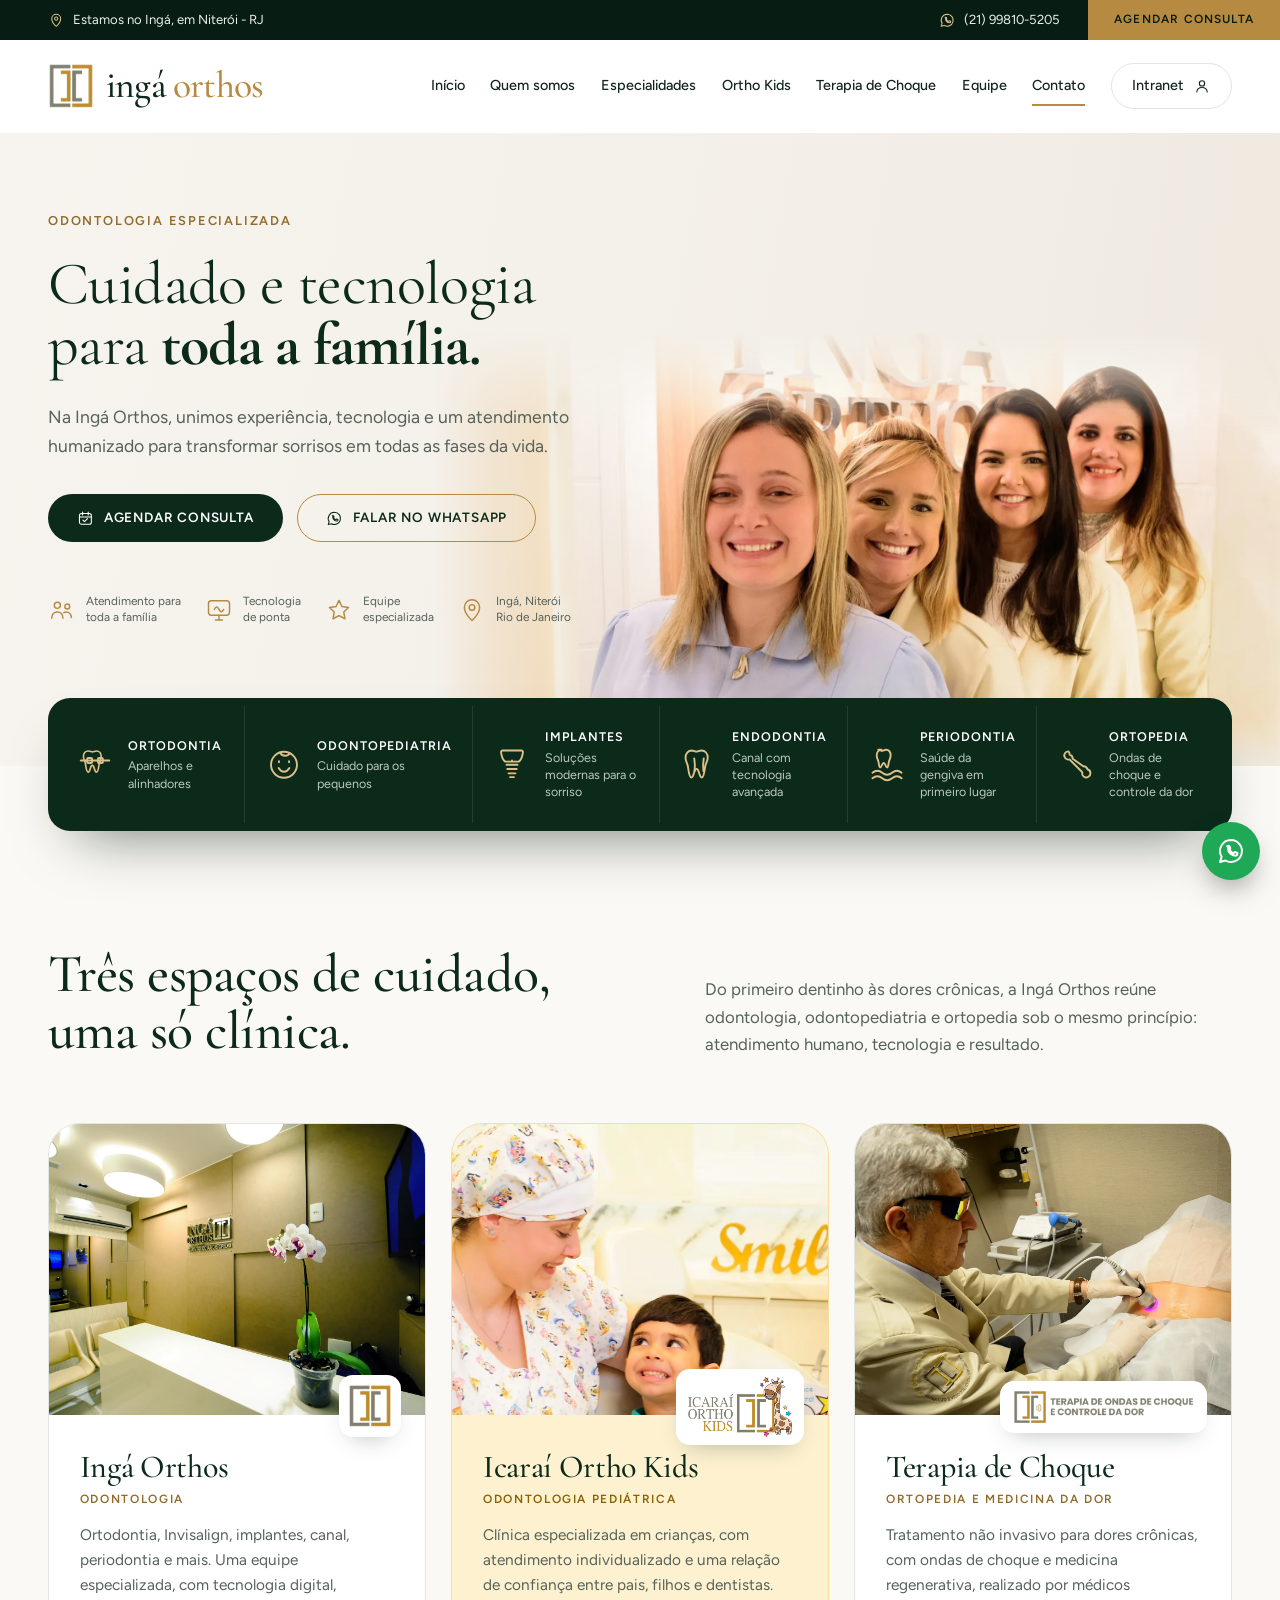
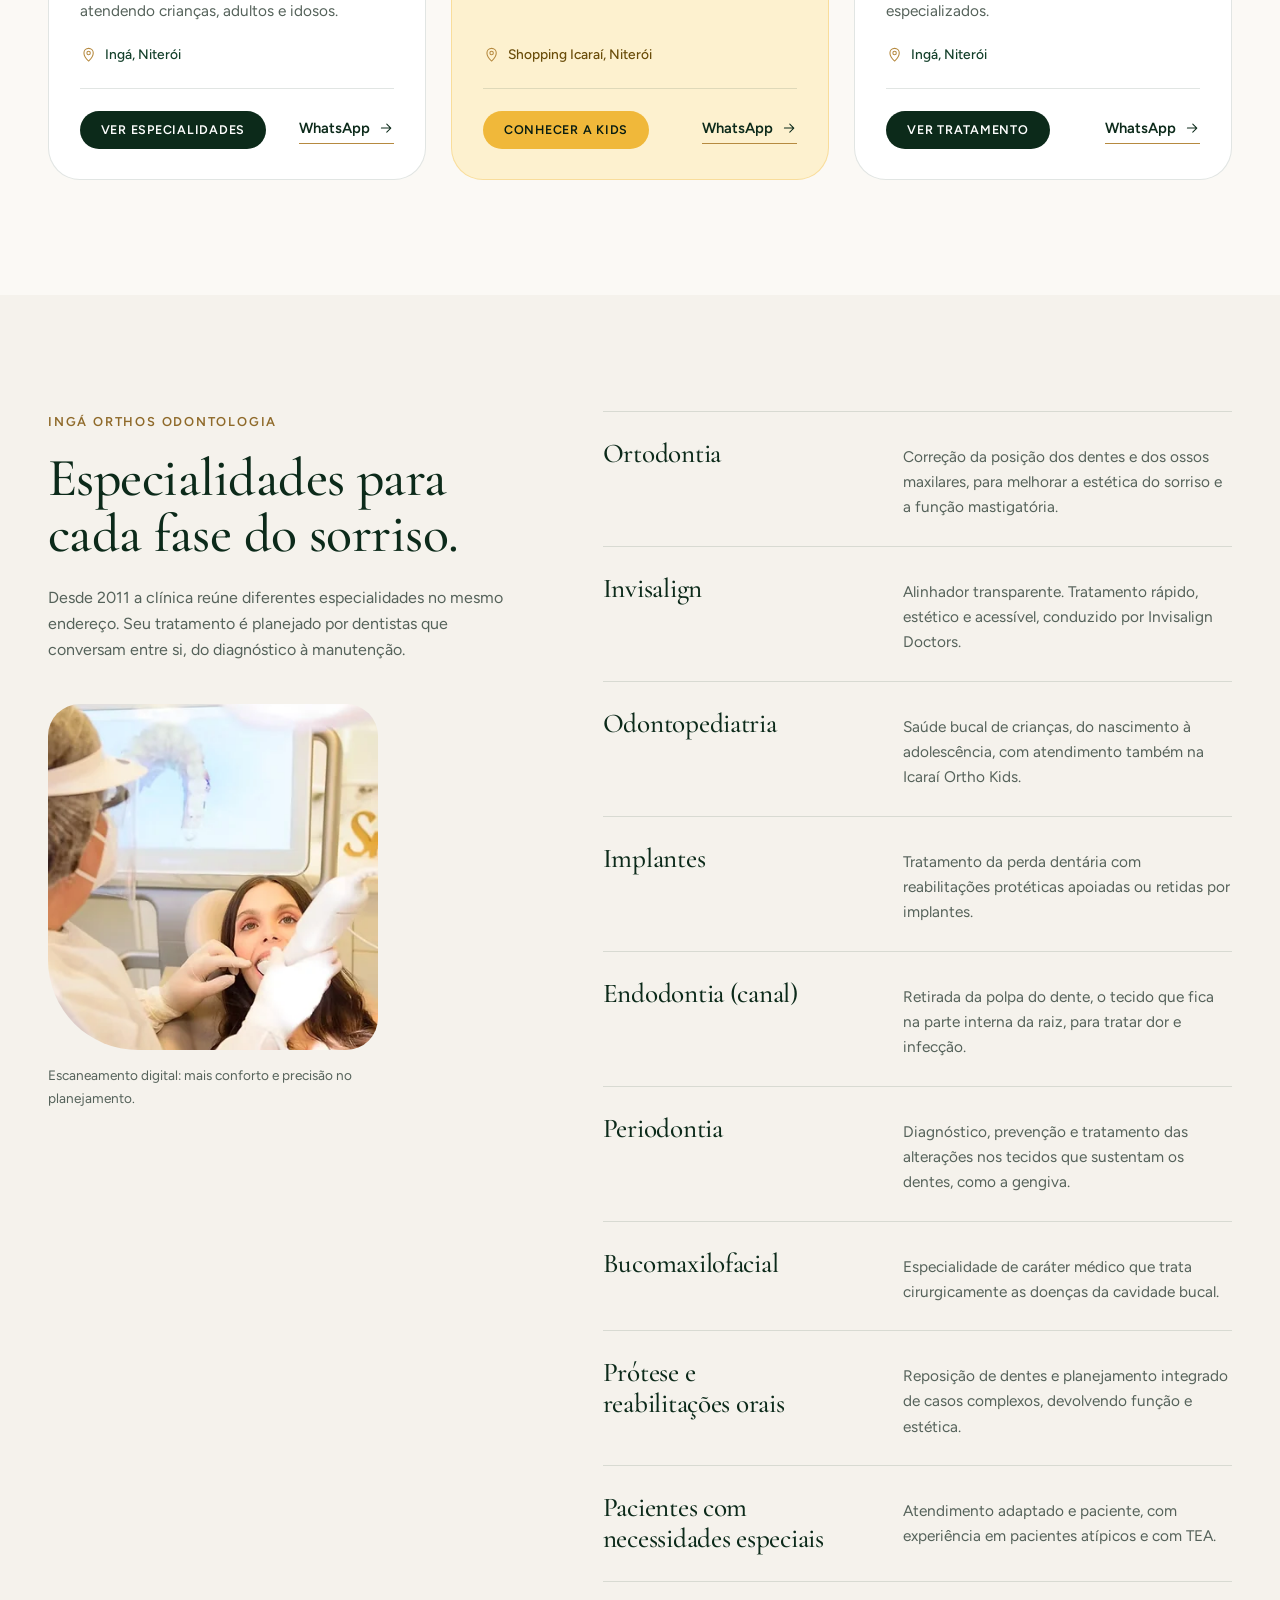
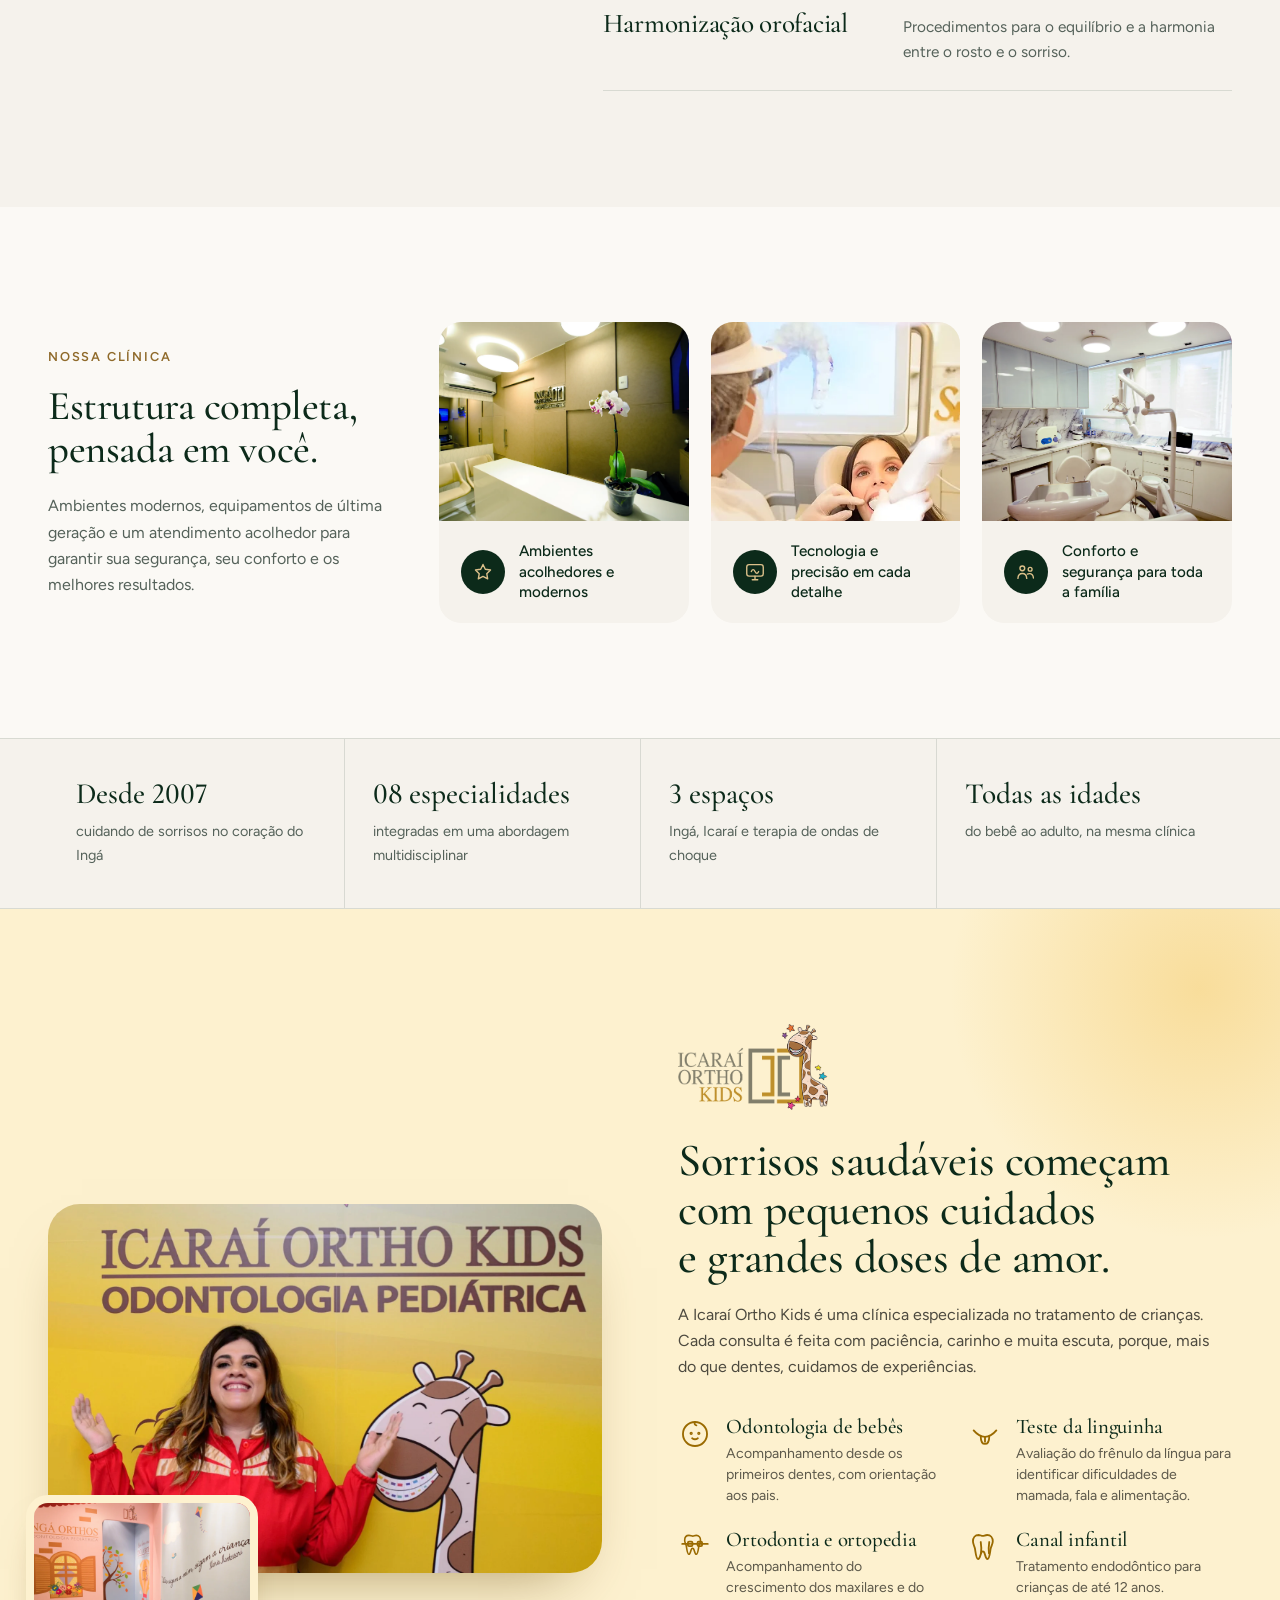
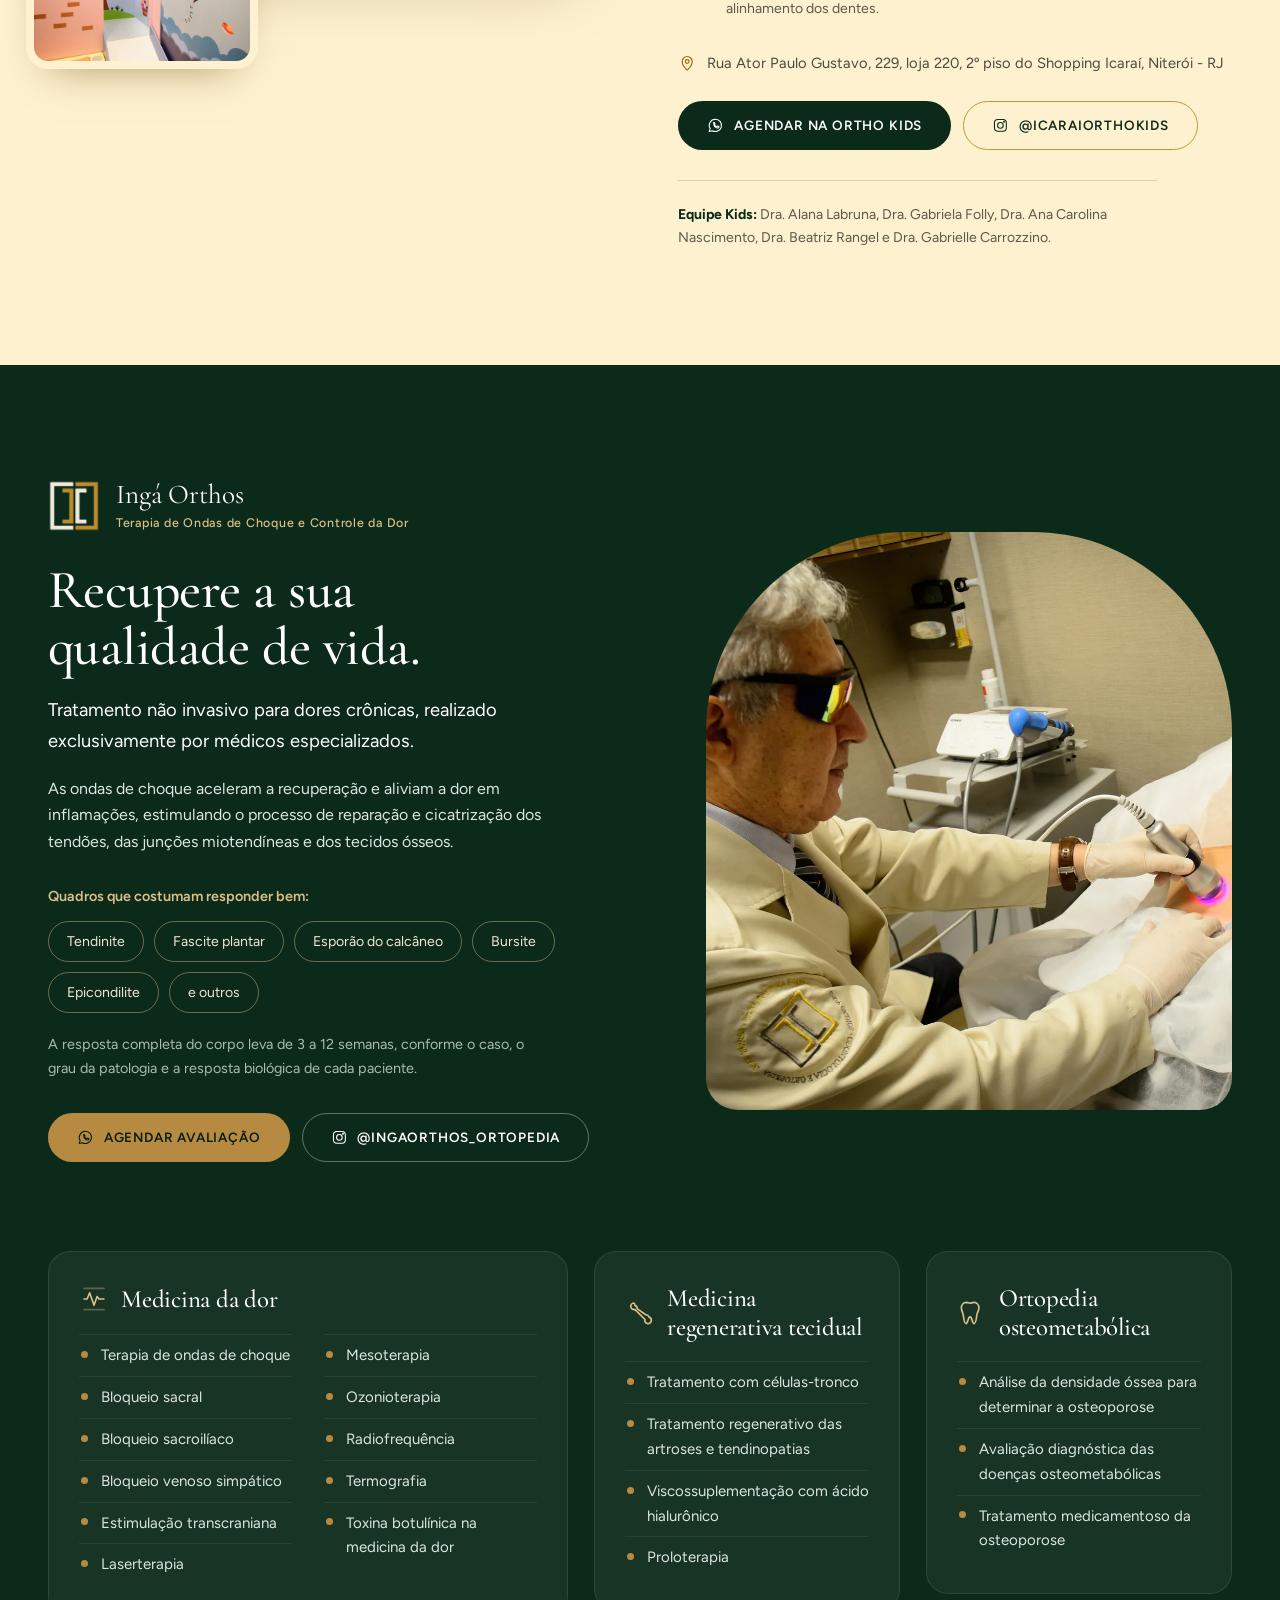
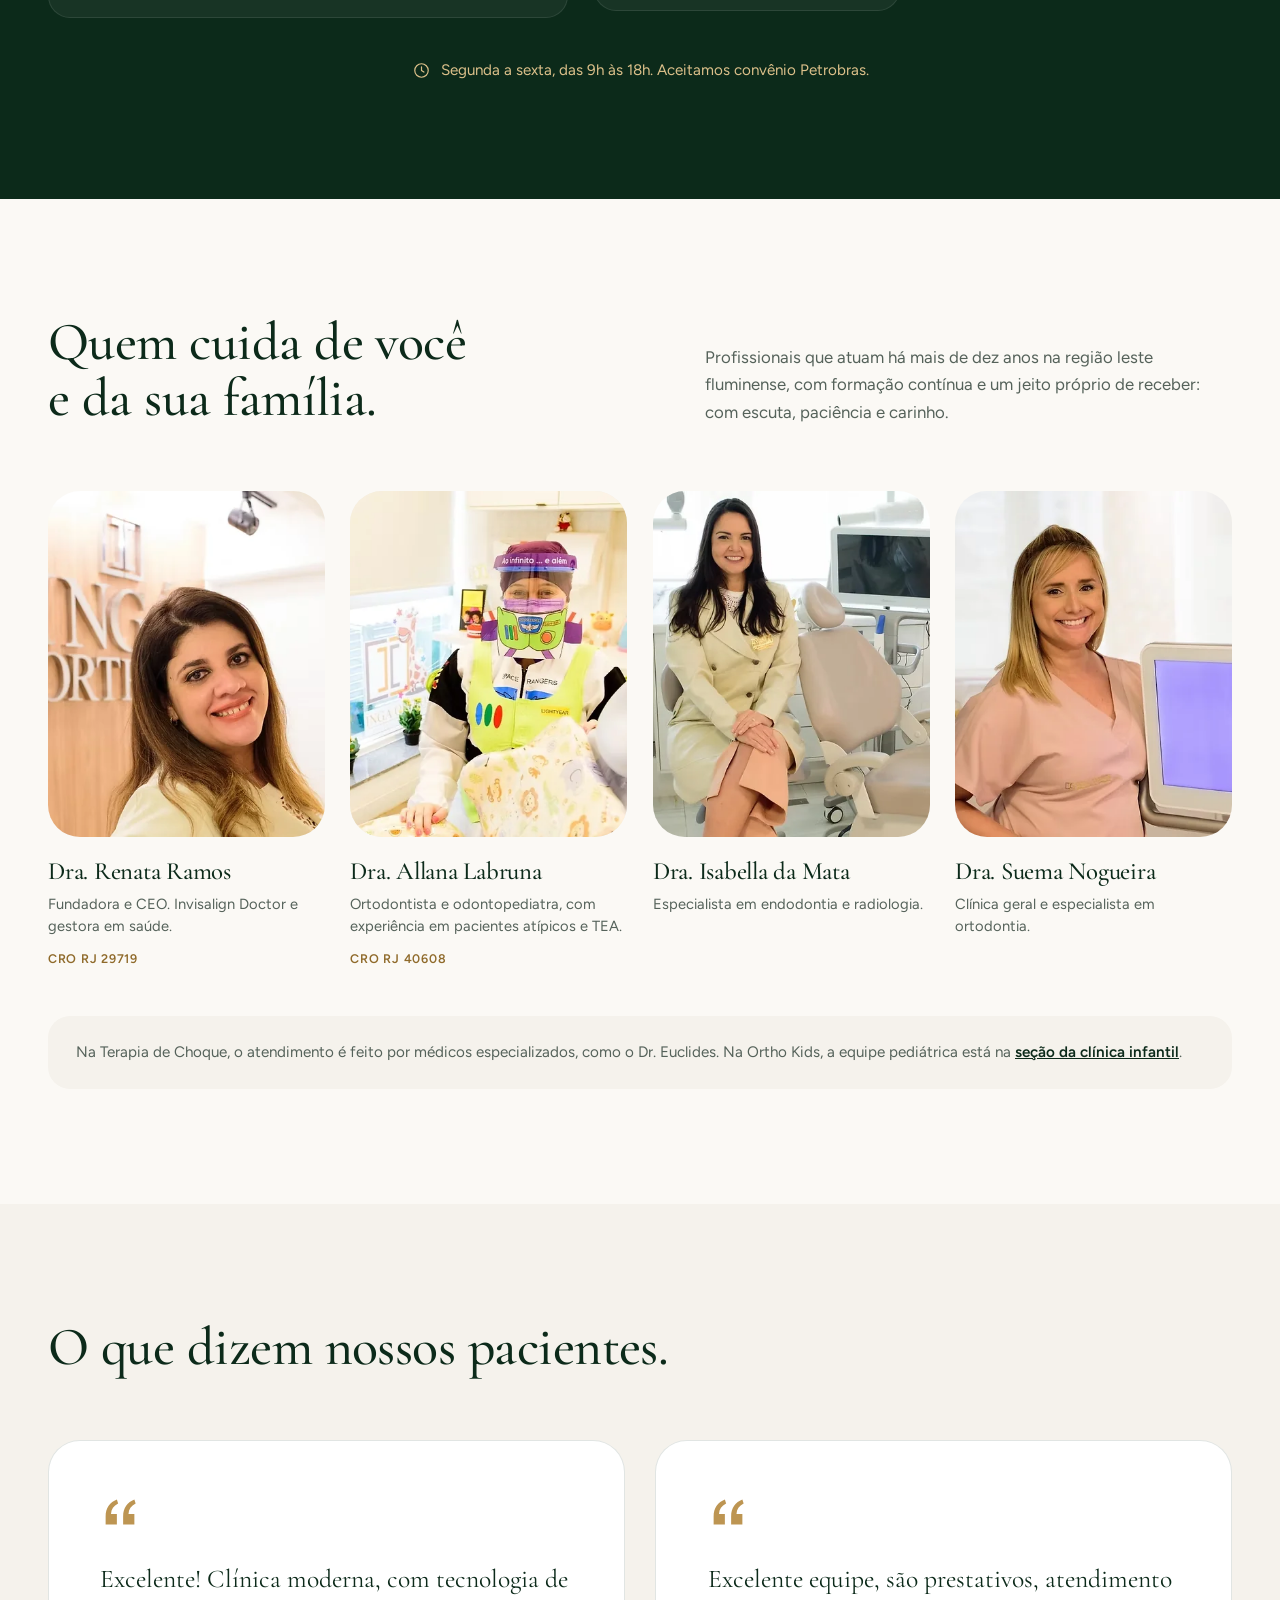
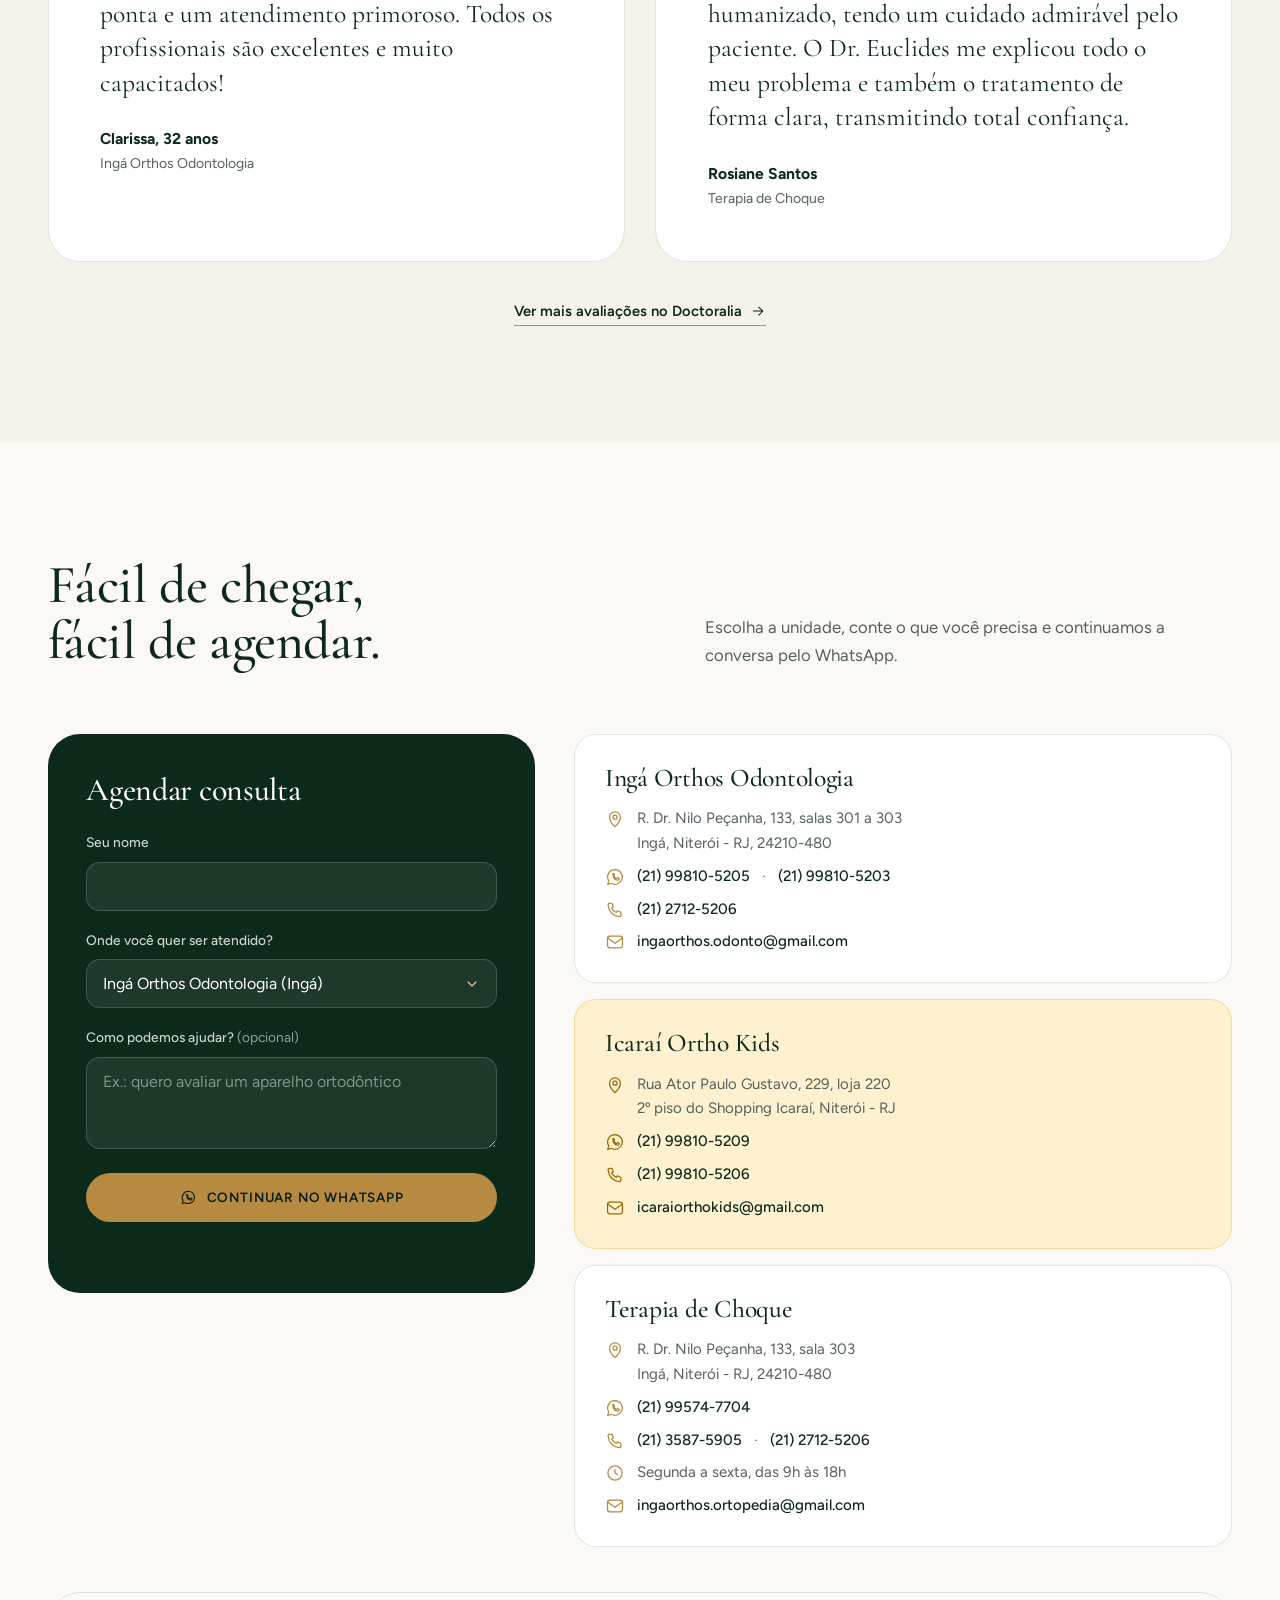
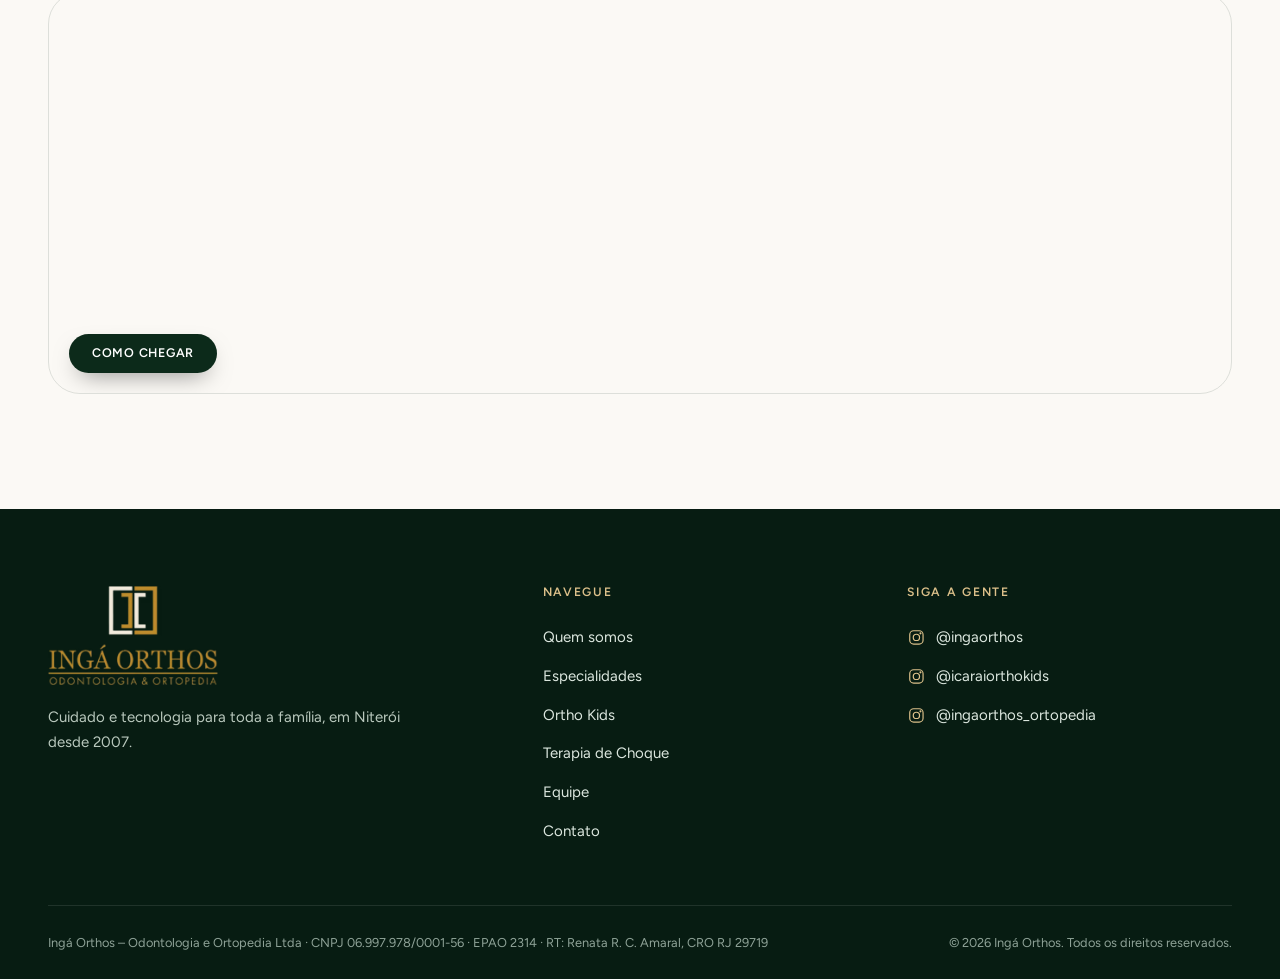
==== index.html @ ad999bd1 "teste inicial" ====
<!DOCTYPE html>
<html lang="pt-BR">
<head>
  <meta charset="utf-8">
  <meta name="viewport" content="width=device-width, initial-scale=1">
  <title>Ingá Orthos | Odontologia, Ortho Kids e Terapia de Choque em Niterói</title>
  <meta name="description" content="Clínica de odontologia e ortopedia no Ingá, Niterói. Ortodontia, Invisalign, implantes, odontopediatria (Icaraí Ortho Kids) e terapia de ondas de choque. Cuidado e tecnologia para toda a família.">
  <meta name="theme-color" content="#0c2a1a">
  <link rel="icon" type="image/png" href="assets/img/favicon.png">
  <link rel="preconnect" href="https://fonts.googleapis.com">
  <link rel="preconnect" href="https://fonts.gstatic.com" crossorigin>
  <link href="https://fonts.googleapis.com/css2?family=Cormorant+Garamond:ital,wght@0,400;0,500;0,600;0,700;1,400;1,500&family=Figtree:wght@400;500;600&display=swap" rel="stylesheet">
  <link rel="stylesheet" href="css/style.css">
</head>
<body>

<!-- Ícones (sprite) -->
<svg width="0" height="0" style="position:absolute" aria-hidden="true" focusable="false">
  <defs>
    <symbol id="i-calendar" viewBox="0 0 24 24"><rect x="3.5" y="5" width="17" height="15.5" rx="3"/><path d="M8 3v4M16 3v4M3.5 10h17"/><path d="M8.5 14.5l2.2 2.2 4.3-4.4"/></symbol>
    <symbol id="i-whatsapp" viewBox="0 0 24 24"><path d="M12 3.2a8.8 8.8 0 0 0-7.5 13.4L3.2 20.8l4.3-1.2A8.8 8.8 0 1 0 12 3.2z"/><path d="M9 8.2c.2-.4.5-.4.8-.4h.4c.2 0 .4.1.5.4l.7 1.6c.1.2 0 .4-.1.6l-.5.6c.3.7 1 1.6 1.9 2.1.5.3 1 .5 1.4.6l.7-.8c.2-.2.4-.2.6-.1l1.5.7c.2.1.4.3.3.6-.1.9-.9 1.6-1.8 1.6-3 0-5.7-2.6-5.7-5.2 0-.5.1-.9.3-1.2z"/></symbol>
    <symbol id="i-pin" viewBox="0 0 24 24"><path d="M12 21s-6.5-5.7-6.5-11.2a6.5 6.5 0 0 1 13 0C18.5 15.300 12 21 12 21z"/><circle cx="12" cy="9.8" r="2.4"/></symbol>
    <symbol id="i-family" viewBox="0 0 24 24"><circle cx="8" cy="8" r="2.6"/><circle cx="16.500" cy="9" r="2.100"/><path d="M3.200 19c.2-3.300 2.200-5.300 4.800-5.300s4.600 2 4.800 5.300M13.500 14.300c.9-.5 1.900-.7 3-.5 2.100.4 3.400 2.200 3.600 4.700"/></symbol>
    <symbol id="i-monitor" viewBox="0 0 24 24"><rect x="3" y="4" width="18" height="12.500" rx="2.500"/><path d="M9 20.500h6M12 16.500v4"/><path d="M8 11.500c1.300-2.700 2.600-2.700 4 0s2.700 2.700 4 0"/></symbol>
    <symbol id="i-star" viewBox="0 0 24 24"><path d="M12 3.800l2.500 5.200 5.700.8-4.100 4 1 5.700L12 16.800l-5.100 2.700 1-5.700-4.100-4 5.700-.8z"/></symbol>
    <symbol id="i-tooth" viewBox="0 0 24 24"><path d="M7.500 3.500C5 3.500 3.500 5.500 3.500 8c0 2 .9 3.100 1.400 5.100.5 2.300.7 7.400 2.300 7.400 1.400 0 1.500-3.800 2.500-5 .5-.6 1-.6 1.500 0 1 1.200 1.100 5 2.500 5 1.600 0 1.800-5.100 2.300-7.400.5-2 1.500-3.100 1.500-5.100 0-2.500-1.500-4.500-4-4.500-1.400 0-2.100.7-3.100.7s-1.700-.7-3-.7z"/></symbol>
    <symbol id="i-braces" viewBox="0 0 24 24"><path d="M7 3.500C4.800 3.500 3.500 5.300 3.500 7.500c0 1.800.8 2.800 1.300 4.600.5 2.100.7 6.900 2.200 6.900 1.300 0 1.400-3.500 2.300-4.600.5-.5.900-.5 1.400 0 .9 1.100 1 4.600 2.300 4.600 1.500 0 1.700-4.800 2.200-6.900.5-1.800 1.300-2.800 1.300-4.600 0-2.200-1.300-4-3.500-4-1.200 0-1.900.6-2.800.6S8.200 3.500 7 3.500z" transform="translate(1.700 .8) scale(.86)"/><path d="M3 9.800h18"/><rect x="7" y="8.200" width="3.200" height="3.200" rx=".8"/><rect x="13.800" y="8.200" width="3.200" height="3.200" rx=".8"/></symbol>
    <symbol id="i-child" viewBox="0 0 24 24"><circle cx="12" cy="12.500" r="8.200"/><path d="M8.800 10.300v.6M15.200 10.300v.6M8.600 14.500c1 1.700 2.100 2.400 3.400 2.400s2.400-.7 3.400-2.400"/><path d="M9.500 4.700c.6 1.500 1.800 2.200 3.500 2.100 1.100-.1 2-.6 2.700-1.500"/></symbol>
    <symbol id="i-implant" viewBox="0 0 24 24"><path d="M6 3.500h12c.6 0 1 .5.9 1.100-.4 3-1.400 5-2.600 5.900H7.700C6.500 9.600 5.500 7.600 5.100 4.600 5 4 5.400 3.500 6 3.500z"/><path d="M8.500 12.500h7M9 15.200h6M9.800 17.900h4.400M10.800 20.300h2.400M12 9.800v0"/></symbol>
    <symbol id="i-canal" viewBox="0 0 24 24"><path d="M7.500 3.500C5 3.500 3.500 5.500 3.500 8c0 2 .9 3.100 1.400 5.100.5 2.300.7 7.400 2.300 7.400 1.400 0 1.500-3.800 2.500-5 .5-.6 1-.6 1.500 0 1 1.200 1.100 5 2.500 5 1.600 0 1.800-5.100 2.300-7.400.5-2 1.500-3.100 1.500-5.100 0-2.500-1.500-4.500-4-4.500-1.400 0-2.100.7-3.100.7s-1.700-.7-3-.7z"/><path d="M9 8.500c.4 2.500.6 5 .2 8M15 8.500c-.4 2.500-.6 5-.2 8"/></symbol>
    <symbol id="i-gum" viewBox="0 0 24 24"><path d="M6.500 3.500C4.500 3.500 3.500 5.200 3.500 7.200c0 1.500.7 2.400 1.100 3.900.3 1.200.4 3.600 1 3.600 1 0 1-1.800 1.800-2.500.3-.3.700-.3 1 0 .8.700.8 2.500 1.800 2.500.6 0 .7-2.400 1-3.600.4-1.500 1.100-2.400 1.100-3.900 0-2-1-3.700-3-3.700-1 0-1.600.6-2.400.6s-1.400-.6-2.400-.6z" transform="translate(2 -.5)"/><path d="M2.800 17.500c2.200-1.800 4.100-1.800 6.200 0s4 1.800 6.200 0 4-1.800 6 0"/><path d="M2.800 21c2.200-1.800 4.100-1.800 6.200 0s4 1.800 6.200 0 4-1.800 6 0"/></symbol>
    <symbol id="i-bone" viewBox="0 0 24 24"><path d="M6.200 3.800a2.600 2.600 0 0 0-2.500 3.300 2.600 2.600 0 0 0 3.200 1.800l8.100 8.100a2.600 2.600 0 0 0 1.800 3.200 2.600 2.600 0 0 0 3.300-2.500 2.600 2.600 0 0 0-1.900-2.600 2.600 2.600 0 0 0-2.600-1.900L8.900 8.500a2.600 2.600 0 0 0-1.900-2.600 2.600 2.600 0 0 0-.8-2.100z" transform="translate(1 .2)"/></symbol>
    <symbol id="i-wave" viewBox="0 0 24 24"><path d="M4 12h2.500l2-5 3.500 10 2.500-7 1.500 2H20"/><path d="M4 20.500h16M4 3.500h16" opacity=".35"/></symbol>
    <symbol id="i-clock" viewBox="0 0 24 24"><circle cx="12" cy="12" r="8.500"/><path d="M12 7.500V12l3 2"/></symbol>
    <symbol id="i-phone" viewBox="0 0 24 24"><path d="M5 4h3.300l1.700 4.200-2 1.300a11 11 0 0 0 5.500 5.500l1.300-2L19.100 14.700V18a2 2 0 0 1-2.100 2C10 19.500 4.500 14 4 7A2 2 0 0 1 5 4z"/></symbol>
    <symbol id="i-mail" viewBox="0 0 24 24"><rect x="3" y="5" width="18" height="14" rx="3"/><path d="M3.500 7.500l8.500 6 8.500-6"/></symbol>
    <symbol id="i-instagram" viewBox="0 0 24 24"><rect x="3.500" y="3.500" width="17" height="17" rx="5"/><circle cx="12" cy="12" r="4"/><circle cx="17.200" cy="6.800" r=".6"/></symbol>
    <symbol id="i-arrow" viewBox="0 0 24 24"><path d="M5 12h14M13 6l6 6-6 6"/></symbol>
    <symbol id="i-chevron" viewBox="0 0 24 24"><path d="M6 9l6 6 6-6"/></symbol>
    <symbol id="i-quote" viewBox="0 0 32 32"><path d="M13.500 6C8 8.200 4.500 12.500 4.500 19.500V26h9v-8.500H8.800C9 13.700 10.900 11 14.500 9.200zM27.500 6C22 8.200 18.500 12.500 18.500 19.500V26h9v-8.500h-4.700c.2-3.800 2.100-6.500 5.700-8.300z"/></symbol>
    <symbol id="i-check" viewBox="0 0 24 24"><path d="M5 12.500l4.500 4.500L19 7.500"/></symbol>
    <symbol id="i-baby" viewBox="0 0 24 24"><circle cx="12" cy="12" r="8.500"/><path d="M12 3.500c-.6 1.200-.2 2.100 1 2.400"/><circle cx="9.300" cy="11.500" r=".5"/><circle cx="14.700" cy="11.500" r=".5"/><path d="M10 15c1.200.9 2.800.9 4 0"/></symbol>
    <symbol id="i-tongue" viewBox="0 0 24 24"><path d="M4 9.500c2.500 3 5 4.500 8 4.500s5.500-1.500 8-4.500"/><path d="M9 13.500c0 3.500 1.300 5.500 3 5.500s3-2 3-5.500"/><path d="M12 14v3.500"/></symbol>
  </defs>
</svg>

<a class="skip" href="#conteudo">Ir para o conteúdo</a>

<!-- Barra superior -->
<div class="topbar">
  <div class="wrap topbar__in">
    <p class="topbar__loc"><svg class="ic"><use href="#i-pin"/></svg><span>Estamos no Ingá, em Niterói - RJ</span></p>
    <div class="topbar__right">
      <a class="topbar__wa" href="https://wa.me/5521998105205" target="_blank" rel="noopener"><svg class="ic"><use href="#i-whatsapp"/></svg>(21) 99810-5205</a>
      <a class="topbar__cta" href="#agendar">Agendar consulta</a>
    </div>
  </div>
</div>

<!-- Cabeçalho -->
<header class="header" id="topo">
  <div class="wrap header__in">
    <a class="brand" href="#topo" aria-label="Ingá Orthos, página inicial">
      <img src="assets/img/logo-simbolo.png" alt="" width="121" height="122">
      <span class="brand__name">ingá<b>orthos</b></span>
    </a>
    <nav class="nav" id="menu" aria-label="Principal">
      <a href="#topo" class="is-current">Início</a>
      <a href="#unidades">Quem somos</a>
      <a href="#especialidades">Especialidades</a>
      <a href="#kids">Ortho Kids</a>
      <a href="#terapia-de-choque">Terapia de Choque</a>
      <a href="#equipe">Equipe</a>
      <a href="#contato">Contato</a>
      <a class="nav__intranet" href="https://app.simplesdental.com/simples/login" target="_blank" rel="noopener">
        Intranet
        <svg class="ic" viewBox="0 0 24 24"><circle cx="12" cy="8.500" r="3.500"/><path d="M5 20c.5-4 3.300-6 7-6s6.500 2 7 6"/></svg>
      </a>
    </nav>
    <button class="burger" type="button" aria-expanded="false" aria-controls="menu" aria-label="Abrir menu"><span></span><span></span><span></span></button>
  </div>
</header>

<main id="conteudo">

  <!-- HERO -->
  <section class="hero">
    <div class="hero__photo" aria-hidden="true">
      <img src="assets/img/hero-equipe.webp" alt="" width="2000" height="1028" fetchpriority="high">
    </div>
    <div class="wrap hero__in">
      <div class="hero__copy">
        <p class="eyebrow">Odontologia especializada</p>
        <h1>Cuidado e tecnologia <span>para <strong>toda a família.</strong></span></h1>
        <p class="lead">Na Ingá Orthos, unimos experiência, tecnologia e um atendimento humanizado para transformar sorrisos em todas as fases da vida.</p>
        <div class="hero__actions">
          <a class="btn btn--dark" href="#agendar"><svg class="ic"><use href="#i-calendar"/></svg>Agendar consulta</a>
          <a class="btn btn--line" href="https://wa.me/5521998105205?text=Ol%C3%A1%21%20Gostaria%20de%20marcar%20uma%20consulta." target="_blank" rel="noopener"><svg class="ic"><use href="#i-whatsapp"/></svg>Falar no WhatsApp</a>
        </div>
        <ul class="trust">
          <li><svg class="ic"><use href="#i-family"/></svg><span>Atendimento para<br>toda a família</span></li>
          <li><svg class="ic"><use href="#i-monitor"/></svg><span>Tecnologia<br>de ponta</span></li>
          <li><svg class="ic"><use href="#i-star"/></svg><span>Equipe<br>especializada</span></li>
          <li><svg class="ic"><use href="#i-pin"/></svg><span>Ingá, Niterói<br>Rio de Janeiro</span></li>
        </ul>
      </div>
    </div>
  </section>

  <!-- Barra de especialidades -->
  <div class="wrap">
    <ul class="spec-bar" aria-label="Principais especialidades">
      <li><a href="#especialidades"><svg class="ic"><use href="#i-braces"/></svg><span><b>Ortodontia</b>Aparelhos e alinhadores</span></a></li>
      <li><a href="#kids"><svg class="ic"><use href="#i-child"/></svg><span><b>Odontopediatria</b>Cuidado para os pequenos</span></a></li>
      <li><a href="#especialidades"><svg class="ic"><use href="#i-implant"/></svg><span><b>Implantes</b>Soluções modernas para o sorriso</span></a></li>
      <li><a href="#especialidades"><svg class="ic"><use href="#i-canal"/></svg><span><b>Endodontia</b>Canal com tecnologia avançada</span></a></li>
      <li><a href="#especialidades"><svg class="ic"><use href="#i-gum"/></svg><span><b>Periodontia</b>Saúde da gengiva em primeiro lugar</span></a></li>
      <li><a href="#terapia-de-choque"><svg class="ic"><use href="#i-bone"/></svg><span><b>Ortopedia</b>Ondas de choque e controle da dor</span></a></li>
    </ul>
  </div>

  <!-- TRÊS UNIDADES -->
  <section class="section" id="unidades">
    <div class="wrap">
      <header class="section__head section__head--split">
        <h2>Três espaços de cuidado,<br>uma só clínica.</h2>
        <p>Do primeiro dentinho às dores crônicas, a Ingá Orthos reúne odontologia, odontopediatria e ortopedia sob o mesmo princípio: atendimento humano, tecnologia e resultado.</p>
      </header>

      <div class="units">
        <article class="unit unit--inga">
          <div class="unit__media"><img src="assets/img/clinica-recepcao.webp" alt="Recepção da Ingá Orthos, com o logotipo na parede" width="1500" height="998" loading="lazy"></div>
          <div class="unit__body">
            <img class="unit__logo unit__logo--mark" src="assets/img/logo-simbolo.png" alt="" width="121" height="122">
            <h3>Ingá Orthos<small>Odontologia</small></h3>
            <p>Ortodontia, Invisalign, implantes, canal, periodontia e mais. Uma equipe especializada, com tecnologia digital, atendendo crianças, adultos e idosos.</p>
            <p class="unit__where"><svg class="ic"><use href="#i-pin"/></svg>Ingá, Niterói</p>
            <div class="unit__actions">
              <a class="btn btn--dark btn--sm" href="#especialidades">Ver especialidades</a>
              <a class="link" href="https://wa.me/5521998105205" target="_blank" rel="noopener">WhatsApp<svg class="ic"><use href="#i-arrow"/></svg></a>
            </div>
          </div>
        </article>

        <article class="unit unit--kids">
          <div class="unit__media"><img src="assets/img/allana-crianca.webp" alt="Dra. Allana sorrindo com uma criança na cadeira do consultório" width="876" height="1149" loading="lazy"></div>
          <div class="unit__body">
            <img class="unit__logo" src="assets/img/logo-kids.png" alt="Icaraí Ortho Kids" width="395" height="228">
            <h3>Icaraí Ortho Kids<small>Odontologia pediátrica</small></h3>
            <p>Clínica especializada em crianças, com atendimento individualizado e uma relação de confiança entre pais, filhos e dentistas.</p>
            <p class="unit__where"><svg class="ic"><use href="#i-pin"/></svg>Shopping Icaraí, Niterói</p>
            <div class="unit__actions">
              <a class="btn btn--sun btn--sm" href="#kids">Conhecer a Kids</a>
              <a class="link" href="https://wa.me/5521998105209" target="_blank" rel="noopener">WhatsApp<svg class="ic"><use href="#i-arrow"/></svg></a>
            </div>
          </div>
        </article>

        <article class="unit unit--choque">
          <div class="unit__media"><img src="assets/img/orto-terapia.webp" alt="Médico aplicando terapia de ondas de choque em paciente" width="1700" height="1132" loading="lazy"></div>
          <div class="unit__body">
            <img class="unit__logo unit__logo--wide" src="assets/img/logo-terapia.png" alt="Ingá Orthos Terapia de Ondas de Choque e Controle da Dor" width="1046" height="187">
            <h3>Terapia de Choque<small>Ortopedia e medicina da dor</small></h3>
            <p>Tratamento não invasivo para dores crônicas, com ondas de choque e medicina regenerativa, realizado por médicos especializados.</p>
            <p class="unit__where"><svg class="ic"><use href="#i-pin"/></svg>Ingá, Niterói</p>
            <div class="unit__actions">
              <a class="btn btn--dark btn--sm" href="#terapia-de-choque">Ver tratamento</a>
              <a class="link" href="https://wa.me/5521995747704" target="_blank" rel="noopener">WhatsApp<svg class="ic"><use href="#i-arrow"/></svg></a>
            </div>
          </div>
        </article>
      </div>
    </div>
  </section>

  <!-- ESPECIALIDADES -->
  <section class="section section--cream" id="especialidades">
    <div class="wrap spec">
      <div class="spec__intro">
        <p class="eyebrow">Ingá Orthos Odontologia</p>
        <h2>Especialidades para cada fase do sorriso.</h2>
        <p>Desde 2011 a clínica reúne diferentes especialidades no mesmo endereço. Seu tratamento é planejado por dentistas que conversam entre si, do diagnóstico à manutenção.</p>
        <figure class="spec__fig">
          <img src="assets/img/scanner.webp" alt="Paciente em escaneamento digital da boca, com a imagem 3D na tela" width="380" height="418" loading="lazy">
          <figcaption>Escaneamento digital: mais conforto e precisão no planejamento.</figcaption>
        </figure>
      </div>
      <ul class="spec__list">
        <li><h3>Ortodontia</h3><p>Correção da posição dos dentes e dos ossos maxilares, para melhorar a estética do sorriso e a função mastigatória.</p></li>
        <li><h3>Invisalign</h3><p>Alinhador transparente. Tratamento rápido, estético e acessível, conduzido por Invisalign Doctors.</p></li>
        <li><h3>Odontopediatria</h3><p>Saúde bucal de crianças, do nascimento à adolescência, com atendimento também na Icaraí Ortho Kids.</p></li>
        <li><h3>Implantes</h3><p>Tratamento da perda dentária com reabilitações protéticas apoiadas ou retidas por implantes.</p></li>
        <li><h3>Endodontia (canal)</h3><p>Retirada da polpa do dente, o tecido que fica na parte interna da raiz, para tratar dor e infecção.</p></li>
        <li><h3>Periodontia</h3><p>Diagnóstico, prevenção e tratamento das alterações nos tecidos que sustentam os dentes, como a gengiva.</p></li>
        <li><h3>Bucomaxilofacial</h3><p>Especialidade de caráter médico que trata cirurgicamente as doenças da cavidade bucal.</p></li>
        <li><h3>Prótese e reabilitações orais</h3><p>Reposição de dentes e planejamento integrado de casos complexos, devolvendo função e estética.</p></li>
        <li><h3>Pacientes com necessidades especiais</h3><p>Atendimento adaptado e paciente, com experiência em pacientes atípicos e com TEA.</p></li>
        <li><h3>Harmonização orofacial</h3><p>Procedimentos para o equilíbrio e a harmonia entre o rosto e o sorriso.</p></li>
      </ul>
    </div>
  </section>

  <!-- ESTRUTURA -->
  <section class="section" id="clinica">
    <div class="wrap">
      <div class="estrutura">
        <div class="estrutura__intro">
          <p class="eyebrow">Nossa clínica</p>
          <h2>Estrutura completa, pensada em você.</h2>
          <p>Ambientes modernos, equipamentos de última geração e um atendimento acolhedor para garantir sua segurança, seu conforto e os melhores resultados.</p>
        </div>
        <div class="estrutura__grid">
          <figure class="card-photo">
            <img src="assets/img/clinica-recepcao.webp" alt="Recepção acolhedora com poltronas e orquídea" width="1500" height="998" loading="lazy">
            <figcaption><span class="ico-round"><svg class="ic"><use href="#i-star"/></svg></span>Ambientes acolhedores e modernos</figcaption>
          </figure>
          <figure class="card-photo">
            <img src="assets/img/scanner.webp" alt="Escaneamento digital dos dentes" width="380" height="418" loading="lazy" style="object-position:50% 30%">
            <figcaption><span class="ico-round"><svg class="ic"><use href="#i-monitor"/></svg></span>Tecnologia e precisão em cada detalhe</figcaption>
          </figure>
          <figure class="card-photo">
            <img src="assets/img/clinica-sala.webp" alt="Sala de atendimento com cadeira odontológica e bancada em mármore" width="1500" height="998" loading="lazy">
            <figcaption><span class="ico-round"><svg class="ic"><use href="#i-family"/></svg></span>Conforto e segurança para toda a família</figcaption>
          </figure>
        </div>
      </div>
    </div>
  </section>

  <!-- NÚMEROS -->
  <section class="facts" aria-label="Ingá Orthos em números">
    <div class="wrap facts__in">
      <div><strong>Desde 2007</strong><span>cuidando de sorrisos no coração do Ingá</span></div>
      <div><strong>08 especialidades</strong><span>integradas em uma abordagem multidisciplinar</span></div>
      <div><strong>3 espaços</strong><span>Ingá, Icaraí e terapia de ondas de choque</span></div>
      <div><strong>Todas as idades</strong><span>do bebê ao adulto, na mesma clínica</span></div>
    </div>
  </section>

  <!-- ICARAÍ ORTHO KIDS -->
  <section class="section kids" id="kids">
    <div class="wrap kids__in">
      <div class="kids__visual">
        <img class="kids__main" src="assets/img/kids-renata.webp" alt="Dra. Renata Ramos ao lado da girafa mascote da Icaraí Ortho Kids" width="1536" height="1023" loading="lazy">
        <img class="kids__room" src="assets/img/kids-sala.webp" alt="Corredor colorido da clínica infantil, com desenhos de balões e pipas" width="1284" height="876" loading="lazy">
      </div>
      <div class="kids__copy">
        <img class="kids__logo" src="assets/img/logo-kids.png" alt="Icaraí Ortho Kids, odontologia pediátrica" width="395" height="228" loading="lazy">
        <h2>Sorrisos saudáveis começam com pequenos cuidados e grandes doses de amor.</h2>
        <p>A Icaraí Ortho Kids é uma clínica especializada no tratamento de crianças. Cada consulta é feita com paciência, carinho e muita escuta, porque, mais do que dentes, cuidamos de experiências.</p>

        <ul class="kids__services">
          <li><svg class="ic"><use href="#i-baby"/></svg><div><h3>Odontologia de bebês</h3><p>Acompanhamento desde os primeiros dentes, com orientação aos pais.</p></div></li>
          <li><svg class="ic"><use href="#i-tongue"/></svg><div><h3>Teste da linguinha</h3><p>Avaliação do frênulo da língua para identificar dificuldades de mamada, fala e alimentação.</p></div></li>
          <li><svg class="ic"><use href="#i-braces"/></svg><div><h3>Ortodontia e ortopedia</h3><p>Acompanhamento do crescimento dos maxilares e do alinhamento dos dentes.</p></div></li>
          <li><svg class="ic"><use href="#i-canal"/></svg><div><h3>Canal infantil</h3><p>Tratamento endodôntico para crianças de até 12 anos.</p></div></li>
        </ul>

        <div class="kids__meta">
          <p><svg class="ic"><use href="#i-pin"/></svg>Rua Ator Paulo Gustavo, 229, loja 220, 2º piso do Shopping Icaraí, Niterói - RJ</p>
        </div>
        <div class="kids__actions">
          <a class="btn btn--dark" href="https://wa.me/5521998105209?text=Ol%C3%A1%21%20Gostaria%20de%20agendar%20uma%20consulta%20para%20meu%20filho%28a%29." target="_blank" rel="noopener"><svg class="ic"><use href="#i-whatsapp"/></svg>Agendar na Ortho Kids</a>
          <a class="btn btn--line" href="https://www.instagram.com/icaraiorthokids" target="_blank" rel="noopener"><svg class="ic"><use href="#i-instagram"/></svg>@icaraiorthokids</a>
        </div>
        <p class="kids__team"><b>Equipe Kids:</b> Dra. Alana Labruna, Dra. Gabriela Folly, Dra. Ana Carolina Nascimento, Dra. Beatriz Rangel e Dra. Gabrielle Carrozzino.</p>
      </div>
    </div>
  </section>

  <!-- TERAPIA DE CHOQUE -->
  <section class="section choque" id="terapia-de-choque">
    <div class="wrap">
      <div class="choque__top">
        <div class="choque__copy">
          <div class="choque__brand">
            <img src="assets/img/logo-simbolo-claro.png" alt="" width="121" height="122">
            <span>Ingá Orthos<small>Terapia de Ondas de Choque e Controle da Dor</small></span>
          </div>
          <h2>Recupere a sua qualidade de vida.</h2>
          <p class="choque__lead">Tratamento não invasivo para dores crônicas, realizado exclusivamente por médicos especializados.</p>
          <p>As ondas de choque aceleram a recuperação e aliviam a dor em inflamações, estimulando o processo de reparação e cicatrização dos tendões, das junções miotendíneas e dos tecidos ósseos.</p>
          <p class="choque__tags-title">Quadros que costumam responder bem:</p>
          <ul class="tags">
            <li>Tendinite</li><li>Fascite plantar</li><li>Esporão do calcâneo</li><li>Bursite</li><li>Epicondilite</li><li>e outros</li>
          </ul>
          <p class="choque__note">A resposta completa do corpo leva de 3 a 12 semanas, conforme o caso, o grau da patologia e a resposta biológica de cada paciente.</p>
          <div class="choque__actions">
            <a class="btn btn--gold" href="https://wa.me/5521995747704?text=Ol%C3%A1%21%20Gostaria%20de%20marcar%20uma%20consulta." target="_blank" rel="noopener"><svg class="ic"><use href="#i-whatsapp"/></svg>Agendar avaliação</a>
            <a class="btn btn--ghost" href="https://www.instagram.com/ingaorthos_ortopedia" target="_blank" rel="noopener"><svg class="ic"><use href="#i-instagram"/></svg>@ingaorthos_ortopedia</a>
          </div>
        </div>
        <figure class="choque__photo">
          <img src="assets/img/orto-terapia.webp" alt="Médico aplicando a terapia de ondas de choque nas costas de um paciente" width="1700" height="1132" loading="lazy">
        </figure>
      </div>

      <div class="choque__areas">
        <section>
          <h3><svg class="ic"><use href="#i-wave"/></svg>Medicina da dor</h3>
          <ul>
            <li>Terapia de ondas de choque</li><li>Bloqueio sacral</li><li>Bloqueio sacroilíaco</li><li>Bloqueio venoso simpático</li><li>Estimulação transcraniana</li><li>Laserterapia</li><li>Mesoterapia</li><li>Ozonioterapia</li><li>Radiofrequência</li><li>Termografia</li><li>Toxina botulínica na medicina da dor</li>
          </ul>
        </section>
        <section>
          <h3><svg class="ic"><use href="#i-bone"/></svg>Medicina regenerativa tecidual</h3>
          <ul>
            <li>Tratamento com células-tronco</li><li>Tratamento regenerativo das artroses e tendinopatias</li><li>Viscossuplementação com ácido hialurônico</li><li>Proloterapia</li>
          </ul>
        </section>
        <section>
          <h3><svg class="ic"><use href="#i-tooth"/></svg>Ortopedia osteometabólica</h3>
          <ul>
            <li>Análise da densidade óssea para determinar a osteoporose</li><li>Avaliação diagnóstica das doenças osteometabólicas</li><li>Tratamento medicamentoso da osteoporose</li>
          </ul>
        </section>
      </div>
      <p class="choque__foot"><svg class="ic"><use href="#i-clock"/></svg>Segunda a sexta, das 9h às 18h. Aceitamos convênio Petrobras.</p>
    </div>
  </section>

  <!-- EQUIPE -->
  <section class="section" id="equipe">
    <div class="wrap">
      <header class="section__head section__head--split">
        <h2>Quem cuida de você e da sua família.</h2>
        <p>Profissionais que atuam há mais de dez anos na região leste fluminense, com formação contínua e um jeito próprio de receber: com escuta, paciência e carinho.</p>
      </header>
      <div class="team">
        <article class="doc">
          <img src="assets/img/dr-renata.webp" alt="Dra. Renata Ramos" width="474" height="509" loading="lazy">
          <h3>Dra. Renata Ramos</h3>
          <p>Fundadora e CEO. Invisalign Doctor e gestora em saúde.</p>
          <span>CRO RJ 29719</span>
        </article>
        <article class="doc">
          <img src="assets/img/dr-allana.webp" alt="Dra. Allana Labruna" width="473" height="509" loading="lazy">
          <h3>Dra. Allana Labruna</h3>
          <p>Ortodontista e odontopediatra, com experiência em pacientes atípicos e TEA.</p>
          <span>CRO RJ 40608</span>
        </article>
        <article class="doc">
          <img src="assets/img/dr-isabella.webp" alt="Dra. Isabella da Mata" width="474" height="509" loading="lazy">
          <h3>Dra. Isabella da Mata</h3>
          <p>Especialista em endodontia e radiologia.</p>
        </article>
        <article class="doc">
          <img src="assets/img/dr-suema.webp" alt="Dra. Suema Nogueira" width="474" height="509" loading="lazy">
          <h3>Dra. Suema Nogueira</h3>
          <p>Clínica geral e especialista em ortodontia.</p>
        </article>
      </div>
      <p class="team__more">Na Terapia de Choque, o atendimento é feito por médicos especializados, como o Dr. Euclides. Na Ortho Kids, a equipe pediátrica está na <a href="#kids">seção da clínica infantil</a>.</p>
    </div>
  </section>

  <!-- DEPOIMENTOS -->
  <section class="section section--cream" id="depoimentos">
    <div class="wrap">
      <header class="section__head">
        <h2>O que dizem nossos pacientes.</h2>
      </header>
      <div class="quotes">
        <figure class="quote">
          <svg class="quote__mark" aria-hidden="true"><use href="#i-quote"/></svg>
          <blockquote>Excelente! Clínica moderna, com tecnologia de ponta e um atendimento primoroso. Todos os profissionais são excelentes e muito capacitados!</blockquote>
          <figcaption><b>Clarissa, 32 anos</b>Ingá Orthos Odontologia</figcaption>
        </figure>
        <figure class="quote">
          <svg class="quote__mark" aria-hidden="true"><use href="#i-quote"/></svg>
          <blockquote>Excelente equipe, são prestativos, atendimento humanizado, tendo um cuidado admirável pelo paciente. O Dr. Euclides me explicou todo o meu problema e também o tratamento de forma clara, transmitindo total confiança.</blockquote>
          <figcaption><b>Rosiane Santos</b>Terapia de Choque</figcaption>
        </figure>
      </div>
      <p class="quotes__more"><a class="link" href="https://www.doctoralia.com.br/clinicas/inga-orthos-medicina-e-odontologia-premium" target="_blank" rel="noopener">Ver mais avaliações no Doctoralia<svg class="ic"><use href="#i-arrow"/></svg></a></p>
    </div>
  </section>

  <!-- AGENDAR + CONTATO -->
  <section class="section contato" id="contato">
    <div class="wrap">
      <header class="section__head section__head--split">
        <h2>Fácil de chegar, fácil de agendar.</h2>
        <p>Escolha a unidade, conte o que você precisa e continuamos a conversa pelo WhatsApp.</p>
      </header>

      <div class="contato__grid">
        <form class="form" id="agendar" novalidate>
          <h3>Agendar consulta</h3>
          <label>Seu nome
            <input type="text" name="nome" autocomplete="name" required>
          </label>
          <label>Onde você quer ser atendido?
            <select name="unidade" required>
              <option value="odonto">Ingá Orthos Odontologia (Ingá)</option>
              <option value="kids">Icaraí Ortho Kids (Shopping Icaraí)</option>
              <option value="choque">Terapia de Choque (Ingá)</option>
            </select>
          </label>
          <label>Como podemos ajudar? <span class="opt">(opcional)</span>
            <textarea name="msg" rows="3" placeholder="Ex.: quero avaliar um aparelho ortodôntico"></textarea>
          </label>
          <button class="btn btn--dark btn--block" type="submit"><svg class="ic"><use href="#i-whatsapp"/></svg>Continuar no WhatsApp</button>
          <p class="form__hint" role="status" aria-live="polite"></p>
        </form>

        <div class="places">
          <article class="place">
            <h3>Ingá Orthos Odontologia</h3>
            <p><svg class="ic"><use href="#i-pin"/></svg>R. Dr. Nilo Peçanha, 133, salas 301 a 303<br>Ingá, Niterói - RJ, 24210-480</p>
            <p><svg class="ic"><use href="#i-whatsapp"/></svg><a href="https://wa.me/5521998105205" target="_blank" rel="noopener">(21) 99810-5205</a> · <a href="https://wa.me/5521998105203" target="_blank" rel="noopener">(21) 99810-5203</a></p>
            <p><svg class="ic"><use href="#i-phone"/></svg><a href="tel:+552127125206">(21) 2712-5206</a></p>
            <p><svg class="ic"><use href="#i-mail"/></svg><a href="mailto:ingaorthos.odonto@gmail.com">ingaorthos.odonto@gmail.com</a></p>
          </article>
          <article class="place place--kids">
            <h3>Icaraí Ortho Kids</h3>
            <p><svg class="ic"><use href="#i-pin"/></svg>Rua Ator Paulo Gustavo, 229, loja 220<br>2º piso do Shopping Icaraí, Niterói - RJ</p>
            <p><svg class="ic"><use href="#i-whatsapp"/></svg><a href="https://wa.me/5521998105209" target="_blank" rel="noopener">(21) 99810-5209</a></p>
            <p><svg class="ic"><use href="#i-phone"/></svg><a href="tel:+5521998105206">(21) 99810-5206</a></p>
            <p><svg class="ic"><use href="#i-mail"/></svg><a href="mailto:icaraiorthokids@gmail.com">icaraiorthokids@gmail.com</a></p>
          </article>
          <article class="place">
            <h3>Terapia de Choque</h3>
            <p><svg class="ic"><use href="#i-pin"/></svg>R. Dr. Nilo Peçanha, 133, sala 303<br>Ingá, Niterói - RJ, 24210-480</p>
            <p><svg class="ic"><use href="#i-whatsapp"/></svg><a href="https://wa.me/5521995747704" target="_blank" rel="noopener">(21) 99574-7704</a></p>
            <p><svg class="ic"><use href="#i-phone"/></svg><a href="tel:+552135875905">(21) 3587-5905</a> · <a href="tel:+552127125206">(21) 2712-5206</a></p>
            <p><svg class="ic"><use href="#i-clock"/></svg>Segunda a sexta, das 9h às 18h</p>
            <p><svg class="ic"><use href="#i-mail"/></svg><a href="mailto:ingaorthos.ortopedia@gmail.com">ingaorthos.ortopedia@gmail.com</a></p>
          </article>
        </div>
      </div>

      <div class="map">
        <iframe title="Mapa: Ingá Orthos, Rua Dr. Nilo Peçanha, 133, Ingá, Niterói" loading="lazy" referrerpolicy="no-referrer-when-downgrade"
          src="https://www.google.com/maps?q=R.+Dr.+Nilo+Pe%C3%A7anha,+133,+Ing%C3%A1,+Niter%C3%B3i+-+RJ&amp;output=embed"></iframe>
        <a class="map__link btn btn--dark btn--sm" href="https://www.google.com/maps/search/?api=1&amp;query=R.+Dr.+Nilo+Pe%C3%A7anha,+133,+Ing%C3%A1,+Niter%C3%B3i+-+RJ" target="_blank" rel="noopener">Como chegar</a>
      </div>
    </div>
  </section>

</main>

<!-- RODAPÉ -->
<footer class="footer">
  <div class="wrap footer__in">
    <div class="footer__brand">
      <img src="assets/img/logo-original-claro.png" alt="Ingá Orthos, odontologia e ortopedia" width="393" height="230" loading="lazy">
      <p>Cuidado e tecnologia para toda a família, em Niterói desde 2007.</p>
    </div>
    <nav class="footer__nav" aria-label="Rodapé">
      <h4>Navegue</h4>
      <a href="#unidades">Quem somos</a>
      <a href="#especialidades">Especialidades</a>
      <a href="#kids">Ortho Kids</a>
      <a href="#terapia-de-choque">Terapia de Choque</a>
      <a href="#equipe">Equipe</a>
      <a href="#contato">Contato</a>
    </nav>
    <div class="footer__social">
      <h4>Siga a gente</h4>
      <a href="https://www.instagram.com/ingaorthos/" target="_blank" rel="noopener"><svg class="ic"><use href="#i-instagram"/></svg>@ingaorthos</a>
      <a href="https://www.instagram.com/icaraiorthokids" target="_blank" rel="noopener"><svg class="ic"><use href="#i-instagram"/></svg>@icaraiorthokids</a>
      <a href="https://www.instagram.com/ingaorthos_ortopedia" target="_blank" rel="noopener"><svg class="ic"><use href="#i-instagram"/></svg>@ingaorthos_ortopedia</a>
    </div>
  </div>
  <div class="wrap">
    <div class="footer__legal">
      <p>Ingá Orthos – Odontologia e Ortopedia Ltda · CNPJ 06.997.978/0001-56 · EPAO 2314 · RT: Renata R. C. Amaral, CRO RJ 29719</p>
      <p>© <span id="ano">2026</span> Ingá Orthos. Todos os direitos reservados.</p>
    </div>
  </div>
</footer>

<a class="wa-float" href="https://wa.me/5521998105205?text=Ol%C3%A1%21%20Gostaria%20de%20marcar%20uma%20consulta." target="_blank" rel="noopener" aria-label="Falar no WhatsApp"><svg class="ic"><use href="#i-whatsapp"/></svg></a>

<script src="js/main.js"></script>
</body>
</html>
---- css/style.css ----
/* ==========================================================================
   Ingá Orthos — estilos
   Verde profundo + dourado + tons claros. Cantos suaves, muito respiro.
   ========================================================================== */

:root {
  --green-950: #071c12;
  --green-900: #0c2a1a;
  --green-800: #14402b;
  --green-700: #1e5a3d;
  --gold: #b68a40;
  --gold-600: #8f6a2a;      /* dourado com contraste para texto pequeno em fundo claro */
  --gold-300: #dcc08a;
  --gold-100: #f1e6cf;
  --cream: #f5f2ec;
  --ivory: #fbf9f5;
  --paper: #ffffff;
  --ink: #14251c;
  --muted: #55625a;
  --line: rgba(12, 42, 26, .12);
  --sun: #f0b83a;           /* amarelo da girafa, só na Ortho Kids */
  --sun-soft: #fdf1cf;

  --serif: "Cormorant Garamond", "Cormorant", Georgia, "Times New Roman", serif;
  --sans: "Figtree", "Segoe UI", system-ui, -apple-system, sans-serif;

  --r-sm: 14px;
  --r-md: 22px;
  --r-lg: 32px;
  --r-pill: 999px;

  --wrap: 1240px;
  --gutter: clamp(20px, 4vw, 48px);
  --header-h: 92px;
}

*,
*::before,
*::after { box-sizing: border-box; }

html { scroll-behavior: smooth; scroll-padding-top: 96px; }

body {
  margin: 0;
  font-family: var(--sans);
  font-size: 1rem;
  line-height: 1.65;
  color: var(--ink);
  background: var(--ivory);
  -webkit-font-smoothing: antialiased;
  text-rendering: optimizeLegibility;
}

img { display: block; max-width: 100%; height: auto; }
a { color: inherit; }
ul { list-style: none; margin: 0; padding: 0; }
h1, h2, h3, h4, p, figure, blockquote { margin: 0; }

:focus-visible {
  outline: 3px solid var(--gold);
  outline-offset: 3px;
  border-radius: 6px;
}

.skip {
  position: absolute; left: 16px; top: -60px; z-index: 100;
  background: var(--green-900); color: #fff; padding: 10px 18px; border-radius: var(--r-pill);
  text-decoration: none; transition: top .2s;
}
.skip:focus { top: 12px; }

.wrap { width: 100%; max-width: calc(var(--wrap) + var(--gutter) * 2); margin-inline: auto; padding-inline: var(--gutter); }

/* ícones em traço */
.ic {
  width: 1.25em; height: 1.25em; flex: none;
  fill: none; stroke: currentColor; stroke-width: 1.5; stroke-linecap: round; stroke-linejoin: round;
}

/* ---------- Tipografia ---------- */
h1, h2, h3 { font-family: var(--serif); font-weight: 500; line-height: 1.05; letter-spacing: -.01em; color: var(--green-900); text-wrap: balance; }
h2 { font-size: clamp(2.3rem, 4.2vw, 3.5rem); }
h3 { font-size: 1.5rem; line-height: 1.15; }

.eyebrow {
  font-size: .8rem; font-weight: 600; letter-spacing: .14em; text-transform: uppercase;
  color: var(--gold-600); margin-bottom: 18px;
}
.lead { font-size: 1.1rem; color: var(--muted); max-width: 30em; }

/* ---------- Botões ---------- */
.btn {
  display: inline-flex; align-items: center; justify-content: center; gap: 10px;
  padding: 15px 28px; border-radius: var(--r-pill);
  font: 600 .84rem/1 var(--sans); letter-spacing: .06em; text-transform: uppercase; text-decoration: none;
  border: 1.5px solid transparent; cursor: pointer;
  transition: background-color .2s, color .2s, border-color .2s, transform .2s;
}
.btn:active { transform: translateY(1px); }
.btn--sm { padding: 12px 22px; font-size: .78rem; }
.btn--block { width: 100%; }
.btn--dark { background: var(--green-900); color: #fff; }
.btn--dark:hover { background: var(--green-700); }
.btn--line { border-color: var(--gold); color: var(--green-900); background: transparent; }
.btn--line:hover { background: var(--gold-100); }
.btn--gold { background: var(--gold); color: var(--green-950); }
.btn--gold:hover { background: var(--gold-300); }
.btn--ghost { border-color: rgba(255, 255, 255, .35); color: #fff; }
.btn--ghost:hover { background: rgba(255, 255, 255, .1); }
.btn--sun { background: var(--sun); color: var(--green-950); }
.btn--sun:hover { background: #f5c95f; }

.link {
  display: inline-flex; align-items: center; gap: 8px;
  font-weight: 600; font-size: .92rem; color: var(--green-900); text-decoration: none;
  border-bottom: 1.5px solid var(--gold); padding-bottom: 2px;
}
.link .ic { width: 1.1em; height: 1.1em; transition: transform .2s; }
.link:hover .ic { transform: translateX(4px); }

/* ---------- Barra superior ---------- */
.topbar { background: var(--green-950); color: #e9efe9; font-size: .82rem; }
.topbar__in { display: flex; align-items: center; justify-content: space-between; min-height: 40px; gap: 16px; }
.topbar__loc, .topbar__wa { display: inline-flex; align-items: center; gap: 9px; margin: 0; color: #e9efe9; text-decoration: none; }
.topbar__loc .ic, .topbar__wa .ic { color: var(--gold-300); }
.topbar__right { display: flex; align-items: center; gap: 28px; align-self: stretch; }
.topbar__cta {
  align-self: stretch; display: flex; align-items: center; padding: 0 26px; margin-right: calc(var(--gutter) * -1);
  background: var(--gold); color: var(--green-950); font-weight: 600; font-size: .74rem; letter-spacing: .1em; text-transform: uppercase; text-decoration: none;
  transition: background-color .2s;
}
.topbar__cta:hover { background: var(--gold-300); }

/* ---------- Cabeçalho ---------- */
.header {
  position: sticky; top: 0; z-index: 50;
  background: rgba(255, 255, 255, .94);
  -webkit-backdrop-filter: blur(12px); backdrop-filter: blur(12px);
  border-bottom: 1px solid transparent;
  transition: border-color .25s, box-shadow .25s;
}
.header.is-stuck { border-color: var(--line); box-shadow: 0 8px 30px -18px rgba(12, 42, 26, .35); }
.header__in { display: flex; align-items: center; justify-content: space-between; gap: 24px; min-height: var(--header-h); transition: min-height .25s; }
.header.is-stuck .header__in { min-height: 72px; }

.brand { display: inline-flex; align-items: center; gap: 12px; text-decoration: none; color: var(--green-900); }
.brand img { width: 46px; height: auto; }
.brand__name { font-family: var(--serif); font-size: 2.35rem; font-weight: 500; letter-spacing: -.02em; line-height: 1; color: var(--green-900); }
.brand__name b { font-weight: 500; color: var(--gold); margin-left: .18em; }

.nav { display: flex; align-items: center; gap: clamp(14px, 2vw, 30px); font-size: .9rem; font-weight: 500; }
.nav a { text-decoration: none; color: var(--ink); padding: 8px 0; position: relative; white-space: nowrap; }
.nav a:not(.nav__intranet)::after {
  content: ""; position: absolute; left: 0; right: 0; bottom: 0; height: 2px; background: var(--gold);
  transform: scaleX(0); transform-origin: left; transition: transform .25s;
}
.nav a:hover::after, .nav a.is-current::after { transform: scaleX(1); }
.nav__intranet {
  display: inline-flex; align-items: center; gap: 9px;
  padding: 10px 20px !important; border: 1.5px solid var(--line); border-radius: var(--r-pill);
  transition: border-color .2s, background-color .2s;
}
.nav__intranet:hover { border-color: var(--gold); background: var(--gold-100); }

.burger { display: none; width: 46px; height: 46px; border: 1.5px solid var(--line); border-radius: 50%; background: transparent; cursor: pointer; position: relative; }
.burger span { position: absolute; left: 13px; right: 13px; height: 1.5px; background: var(--green-900); transition: transform .25s, opacity .2s, top .25s; }
.burger span:nth-child(1) { top: 16px; }
.burger span:nth-child(2) { top: 22px; }
.burger span:nth-child(3) { top: 28px; }
.burger[aria-expanded="true"] span:nth-child(1) { top: 22px; transform: rotate(45deg); }
.burger[aria-expanded="true"] span:nth-child(2) { opacity: 0; }
.burger[aria-expanded="true"] span:nth-child(3) { top: 22px; transform: rotate(-45deg); }

/* ---------- Hero ---------- */
.hero {
  position: relative; overflow: hidden;
  background: linear-gradient(100deg, #f7f4ef 0%, #f3efe8 60%, #efe9df 100%);
  padding-block: clamp(56px, 6vw, 88px) clamp(120px, 11vw, 150px);
}
/* a foto mantém a proporção original (rostos inteiros) e se dissolve no fundo */
.hero__photo { position: absolute; right: 0; bottom: 0; width: min(66%, 1040px); aspect-ratio: 2000 / 1028; }
.hero__photo img {
  width: 100%; height: 100%; object-fit: cover;
  -webkit-mask-image: linear-gradient(90deg, transparent 0, #000 30%), linear-gradient(180deg, transparent 0, #000 22%, #000 90%, transparent 100%);
  -webkit-mask-composite: source-in;
          mask-image: linear-gradient(90deg, transparent 0, #000 30%), linear-gradient(180deg, transparent 0, #000 22%, #000 90%, transparent 100%);
          mask-composite: intersect;
}
.hero__in { position: relative; }
.hero__copy { max-width: 620px; }
.hero .eyebrow { margin-bottom: 22px; }
.hero h1 { font-size: clamp(2.7rem, 4.7vw, 4.1rem); font-weight: 400; line-height: 1.02; }
.hero h1 span { display: block; }
.hero h1 strong { font-weight: 700; letter-spacing: -.015em; }
.hero .lead { margin-top: 26px; }
.hero__actions { display: flex; flex-wrap: wrap; gap: 14px; margin-top: 34px; }

.trust { display: flex; flex-wrap: wrap; gap: 18px 24px; margin-top: 52px; }
.trust li { display: flex; align-items: center; gap: 10px; font-size: .74rem; line-height: 1.3; color: var(--muted); }
.trust .ic { width: 28px; height: 28px; color: var(--gold); stroke-width: 1.25; }

/* fade-in único ao carregar */
@media (prefers-reduced-motion: no-preference) {
  .hero__copy > * { animation: rise .8s cubic-bezier(.2, .7, .2, 1) both; }
  .hero__copy > :nth-child(2) { animation-delay: .08s; }
  .hero__copy > :nth-child(3) { animation-delay: .16s; }
  .hero__copy > :nth-child(4) { animation-delay: .24s; }
  .hero__copy > :nth-child(5) { animation-delay: .32s; }
  .hero__photo img { animation: photo 1.4s cubic-bezier(.2, .7, .2, 1) both; }
}
@keyframes rise { from { opacity: 0; transform: translateY(18px); } to { opacity: 1; transform: none; } }
@keyframes photo { from { opacity: 0; transform: scale(1.04); } to { opacity: 1; transform: none; } }

/* ---------- Barra de especialidades ---------- */
.spec-bar {
  position: relative; z-index: 3; margin-top: -68px;
  display: grid; grid-template-columns: repeat(6, 1fr);
  background: var(--green-900); color: #fff;
  border-radius: var(--r-md); padding: 8px;
  box-shadow: 0 30px 60px -30px rgba(7, 28, 18, .6);
}
.spec-bar li + li { border-left: 1px solid rgba(255, 255, 255, .1); }
.spec-bar a {
  display: flex; align-items: center; gap: 14px; height: 100%;
  padding: 22px 20px; text-decoration: none; border-radius: var(--r-sm);
  transition: background-color .2s;
}
.spec-bar a:hover { background: rgba(255, 255, 255, .06); }
.spec-bar .ic { width: 38px; height: 38px; color: var(--gold-300); stroke-width: 1.2; }
.spec-bar span { font-size: .78rem; line-height: 1.4; color: #b9c8bd; }
.spec-bar b { display: block; font-size: .78rem; letter-spacing: .08em; text-transform: uppercase; color: #fff; margin-bottom: 3px; font-weight: 600; }

/* ---------- Seções ---------- */
.section { padding-block: clamp(72px, 9vw, 128px); }
.section--cream { background: var(--cream); }

.section__head { margin-bottom: clamp(36px, 5vw, 64px); }
.section__head p { color: var(--muted); font-size: 1.05rem; max-width: 34em; }
.section__head--split { display: grid; grid-template-columns: 1.1fr 1fr; gap: 40px clamp(32px, 6vw, 96px); align-items: end; }

/* ---------- Três unidades ---------- */
.units { display: grid; grid-template-columns: repeat(3, 1fr); gap: clamp(16px, 2vw, 28px); }
.unit {
  display: flex; flex-direction: column; overflow: hidden;
  background: var(--paper); border-radius: var(--r-lg); border: 1px solid var(--line);
  transition: transform .3s, box-shadow .3s;
}
.unit:hover { transform: translateY(-4px); box-shadow: 0 30px 50px -34px rgba(12, 42, 26, .45); }
.unit__media { aspect-ratio: 4 / 3.1; overflow: hidden; }
.unit__media img { width: 100%; height: 100%; object-fit: cover; transition: transform .8s cubic-bezier(.2, .7, .2, 1); }
.unit:hover .unit__media img { transform: scale(1.04); }
.unit--kids .unit__media img { object-position: 30% 22%; }
.unit--choque .unit__media img { object-position: 40% 50%; }
.unit--inga .unit__media img { object-position: 60% 50%; }

.unit__body { position: relative; display: flex; flex-direction: column; flex: 1; padding: 34px clamp(24px, 2.4vw, 34px) 30px; }
.unit__logo { position: absolute; top: -40px; right: 24px; height: 62px; width: auto; padding: 8px 14px; background: #fff; border-radius: var(--r-sm); box-shadow: 0 10px 24px -12px rgba(12, 42, 26, .35); }
.unit__logo--mark { width: 62px; padding: 9px; }
.unit__logo--wide { height: 52px; top: -34px; padding: 10px 14px; }
.unit--kids .unit__logo { height: 76px; top: -46px; padding: 8px 12px; }
.unit h3 { font-size: 2rem; }
.unit h3 small { display: block; margin-top: 8px; font: 600 .74rem/1 var(--sans); letter-spacing: .14em; text-transform: uppercase; color: var(--gold-600); }
.unit p { margin-top: 16px; color: var(--muted); font-size: .96rem; }
.unit .unit__where { display: flex; align-items: center; gap: 8px; margin-top: auto; padding-top: 20px; font-size: .86rem; color: var(--green-800); font-weight: 500; }
.unit .unit__where .ic { color: var(--gold); }
.unit__actions { display: flex; align-items: center; justify-content: space-between; gap: 12px; margin-top: 22px; padding-top: 22px; border-top: 1px solid var(--line); }
.unit__actions .btn { padding-inline: 20px; white-space: nowrap; }
.unit__actions .link { white-space: nowrap; }

.unit--kids { background: var(--sun-soft); border-color: rgba(240, 184, 58, .35); }
.unit--kids .unit__where { color: #6a4d0a; }
.unit--kids h3 small { color: #8a5f00; }

/* ---------- Especialidades ---------- */
.spec { display: grid; grid-template-columns: .85fr 1.15fr; gap: clamp(36px, 7vw, 110px); align-items: start; }
.spec__intro { position: sticky; top: 120px; }
.spec__intro > p:not(.eyebrow) { margin-top: 22px; color: var(--muted); max-width: 30em; }
.spec__fig { margin-top: 40px; max-width: 330px; }
.spec__fig img { border-radius: var(--r-lg) var(--r-lg) var(--r-lg) 90px; width: 100%; aspect-ratio: 4 / 4.2; object-fit: cover; }
.spec__fig figcaption { margin-top: 14px; font-size: .85rem; color: var(--muted); }

.spec__list li {
  display: grid; grid-template-columns: minmax(0, .9fr) minmax(0, 1.1fr); gap: 8px 32px;
  padding: 26px 0; border-top: 1px solid var(--line); align-items: baseline;
}
.spec__list li:last-child { border-bottom: 1px solid var(--line); }
.spec__list h3 { font-size: 1.7rem; transition: color .2s; }
.spec__list li:hover h3 { color: var(--gold-600); }
.spec__list p { color: var(--muted); font-size: .96rem; }

/* ---------- Estrutura ---------- */
.estrutura { display: grid; grid-template-columns: minmax(260px, .9fr) 2.1fr; gap: clamp(28px, 4vw, 64px); align-items: center; }
.estrutura h2 { font-size: clamp(2rem, 3.2vw, 2.9rem); }
.estrutura__intro p:not(.eyebrow) { margin-top: 22px; color: var(--muted); }
.estrutura__grid { display: grid; grid-template-columns: repeat(3, 1fr); gap: clamp(14px, 1.8vw, 22px); }
.card-photo { background: var(--cream); border-radius: var(--r-md); overflow: hidden; }
.card-photo img { width: 100%; aspect-ratio: 4 / 3.2; object-fit: cover; }
.card-photo figcaption { display: flex; align-items: center; gap: 14px; padding: 20px 22px; font-weight: 500; font-size: .95rem; line-height: 1.35; color: var(--green-900); }
.ico-round { display: grid; place-items: center; width: 44px; height: 44px; flex: none; border-radius: 50%; background: var(--green-900); color: var(--gold-300); }
.ico-round .ic { width: 22px; height: 22px; }

/* ---------- Números ---------- */
.facts { background: var(--cream); border-block: 1px solid var(--line); }
.facts__in { display: grid; grid-template-columns: repeat(4, 1fr); }
.facts__in > div { padding: 40px 28px; }
.facts__in > div + div { border-left: 1px solid var(--line); }
.facts strong { display: block; font-family: var(--serif); font-weight: 500; font-size: clamp(1.7rem, 2.3vw, 2.2rem); line-height: 1.05; color: var(--green-900); white-space: nowrap; font-variant-numeric: lining-nums; }
.facts span { display: block; margin-top: 10px; font-size: .9rem; color: var(--muted); max-width: 18em; }

/* ---------- Icaraí Ortho Kids ---------- */
.kids { background: var(--sun-soft); position: relative; overflow: hidden; }
.kids::before {
  content: ""; position: absolute; right: -180px; top: -180px; width: 520px; height: 520px; border-radius: 50%;
  background: radial-gradient(circle, rgba(240, 184, 58, .35), transparent 68%);
}
.kids__in { position: relative; display: grid; grid-template-columns: 1fr 1fr; gap: clamp(36px, 6vw, 96px); align-items: center; }
.kids__visual { position: relative; padding: 0 0 clamp(56px, 8vw, 96px); }
.kids__main { width: 100%; aspect-ratio: 1536 / 1023; object-fit: cover; border-radius: var(--r-lg); box-shadow: 0 30px 60px -34px rgba(106, 77, 10, .6); }
.kids__room { position: absolute; left: -4%; bottom: 0; width: 42%; aspect-ratio: 4 / 3; object-fit: cover; border-radius: var(--r-md); border: 8px solid var(--sun-soft); box-shadow: 0 20px 40px -24px rgba(106, 77, 10, .6); }

.kids__logo { width: 150px; margin-bottom: 26px; }
.kids h2 { font-size: clamp(2.1rem, 3.6vw, 3.1rem); max-width: 15em; }
.kids__copy > p { margin-top: 20px; color: #4d4a3f; max-width: 34em; }
.kids__services { display: grid; grid-template-columns: 1fr 1fr; gap: 22px 26px; margin-top: 34px; }
.kids__services li { display: flex; gap: 14px; }
.kids__services .ic { width: 34px; height: 34px; color: #9a6a00; margin-top: 2px; stroke-width: 1.3; }
.kids__services h3 { font-size: 1.3rem; }
.kids__services p { margin-top: 4px; font-size: .88rem; line-height: 1.5; color: #5d594b; }
.kids__meta { margin-top: 32px; }
.kids__meta p { display: flex; gap: 10px; font-size: .92rem; color: #4d4a3f; }
.kids__meta .ic { color: #9a6a00; margin-top: 3px; }
.kids__actions { display: flex; flex-wrap: wrap; gap: 12px; margin-top: 26px; }
.kids .btn--line { border-color: #c9962a; }
.kids .btn--line:hover { background: rgba(240, 184, 58, .25); }
.kids__team { margin-top: 30px !important; padding-top: 22px; border-top: 1px solid rgba(106, 77, 10, .2); font-size: .88rem; color: #5d594b !important; }
.kids__team b { color: var(--green-900); }

/* ---------- Terapia de choque ---------- */
.choque { background: var(--green-900); color: #dbe6de; position: relative; overflow: hidden; }
.choque h2, .choque h3 { color: #fff; }
.choque__top { display: grid; grid-template-columns: 1.05fr .95fr; gap: clamp(36px, 6vw, 96px); align-items: center; }
.choque__brand { display: flex; align-items: center; gap: 16px; margin-bottom: 30px; }
.choque__brand img { width: 52px; }
.choque__brand span { font-family: var(--serif); font-size: 1.7rem; line-height: 1.05; color: #fff; }
.choque__brand small { display: block; margin-top: 6px; font: 500 .78rem/1.2 var(--sans); letter-spacing: .06em; color: var(--gold-300); }
.choque__copy > p { margin-top: 20px; max-width: 34em; }
.choque__lead { font-size: 1.15rem; color: #fff; }
.choque__tags-title { margin-top: 30px !important; font-weight: 600; font-size: .9rem; color: var(--gold-300); }
.tags { display: flex; flex-wrap: wrap; gap: 10px; margin-top: 12px; }
.tags li { padding: 8px 18px; border-radius: var(--r-pill); border: 1px solid rgba(220, 192, 138, .45); font-size: .88rem; color: #f0e7d4; }
.choque__note { font-size: .9rem; color: #a9bbaf; }
.choque__actions { display: flex; flex-wrap: wrap; gap: 12px; margin-top: 32px; }
.choque__photo { position: relative; }
.choque__photo img { width: 100%; aspect-ratio: 4 / 4.4; object-fit: cover; object-position: 38% 40%; border-radius: 200px 200px var(--r-lg) var(--r-lg); }
.choque__photo::after { content: ""; position: absolute; inset: 16px -16px -16px 16px; border: 1.5px solid rgba(220, 192, 138, .5); border-radius: 200px 200px var(--r-lg) var(--r-lg); z-index: -1; }

.choque__areas { display: grid; grid-template-columns: 1.7fr 1fr 1fr; gap: clamp(16px, 2vw, 28px); margin-top: clamp(56px, 7vw, 96px); align-items: start; }
.choque__areas > section:first-child ul { columns: 2; column-gap: 32px; }
.choque__areas li { break-inside: avoid; }
.choque__areas > section { padding: 32px 30px; border-radius: var(--r-md); background: rgba(255, 255, 255, .05); border: 1px solid rgba(255, 255, 255, .09); }
.choque__areas h3 { display: flex; align-items: center; gap: 12px; font-size: 1.55rem; margin-bottom: 20px; }
.choque__areas h3 .ic { width: 30px; height: 30px; color: var(--gold-300); stroke-width: 1.3; }
.choque__areas li { position: relative; padding: 8px 0 8px 22px; font-size: .94rem; border-top: 1px solid rgba(255, 255, 255, .07); }
.choque__areas li::before { content: ""; position: absolute; left: 2px; top: 1.05em; width: 7px; height: 7px; border-radius: 50%; background: var(--gold); }
.choque__foot { display: flex; align-items: center; justify-content: center; gap: 10px; margin-top: 40px; font-size: .95rem; color: var(--gold-300); }

/* ---------- Equipe ---------- */
.team { display: grid; grid-template-columns: repeat(4, 1fr); gap: clamp(14px, 2vw, 28px); }
.doc img { width: 100%; aspect-ratio: 4 / 5; object-fit: cover; border-radius: var(--r-lg); background: var(--cream); }
.doc h3 { margin-top: 20px; font-size: 1.55rem; }
.doc p { margin-top: 8px; font-size: .92rem; color: var(--muted); line-height: 1.5; }
.doc span { display: inline-block; margin-top: 12px; font-size: .78rem; font-weight: 600; letter-spacing: .06em; color: var(--gold-600); }
.doc:nth-child(2) img { object-position: 50% 30%; }
.team__more { margin-top: 44px; padding: 24px 28px; border-radius: var(--r-md); background: var(--cream); color: var(--muted); font-size: .95rem; }
.team__more a { color: var(--green-900); font-weight: 600; }

/* ---------- Depoimentos ---------- */
.quotes { display: grid; grid-template-columns: 1fr 1fr; gap: clamp(16px, 2.4vw, 32px); }
.quote { position: relative; padding: clamp(32px, 4vw, 52px); background: var(--paper); border-radius: var(--r-lg); border: 1px solid var(--line); }
.quote__mark { width: 40px; height: 40px; fill: var(--gold); margin-bottom: 22px; opacity: .9; }
.quote blockquote { font-family: var(--serif); font-size: clamp(1.4rem, 2vw, 1.75rem); line-height: 1.35; color: var(--green-900); }
.quote figcaption { margin-top: 26px; font-size: .88rem; color: var(--muted); }
.quote figcaption b { display: block; color: var(--green-900); font-size: .98rem; }
.quotes__more { margin-top: 36px; text-align: center; }

/* ---------- Contato ---------- */
.contato__grid { display: grid; grid-template-columns: 1fr 1.35fr; gap: clamp(20px, 3vw, 40px); align-items: start; }
.form { position: sticky; top: 110px; padding: clamp(28px, 3vw, 40px); background: var(--green-900); color: #dbe6de; border-radius: var(--r-lg); }
.form h3 { color: #fff; font-size: 2rem; margin-bottom: 22px; }
.form label { display: block; margin-bottom: 18px; font-size: .86rem; font-weight: 500; color: #c7d5cb; }
.form .opt { color: #8ea297; font-weight: 400; }
.form input, .form select, .form textarea {
  display: block; width: 100%; margin-top: 8px; padding: 14px 16px;
  font: 400 1rem var(--sans); color: #fff;
  background: rgba(255, 255, 255, .07); border: 1.5px solid rgba(255, 255, 255, .16); border-radius: var(--r-sm);
  transition: border-color .2s, background-color .2s;
}
.form select { appearance: none; background-image: url("data:image/svg+xml,%3Csvg xmlns='http://www.w3.org/2000/svg' width='16' height='16' viewBox='0 0 24 24' fill='none' stroke='%23dcc08a' stroke-width='2' stroke-linecap='round' stroke-linejoin='round'%3E%3Cpath d='M6 9l6 6 6-6'/%3E%3C/svg%3E"); background-repeat: no-repeat; background-position: right 16px center; padding-right: 44px; }
.form select option { color: #14251c; }
.form input::placeholder, .form textarea::placeholder { color: #7f9587; }
.form input:focus, .form select:focus, .form textarea:focus { outline: none; border-color: var(--gold); background: rgba(255, 255, 255, .11); }
.form input[aria-invalid="true"] { border-color: #f29a8a; }
.form textarea { resize: vertical; min-height: 92px; }
.form .btn--dark { background: var(--gold); color: var(--green-950); margin-top: 6px; }
.form .btn--dark:hover { background: var(--gold-300); }
.form__hint { min-height: 1.4em; margin-top: 14px; font-size: .85rem; color: #f5b8ab; }

.places { display: grid; gap: 16px; }
.place { padding: 28px 30px; border: 1px solid var(--line); border-radius: var(--r-md); background: var(--paper); }
.place h3 { font-size: 1.6rem; margin-bottom: 14px; }
.place p { display: flex; gap: 12px; align-items: flex-start; margin-top: 8px; font-size: .94rem; color: var(--muted); }
.place .ic { width: 20px; height: 20px; margin-top: 3px; color: var(--gold); }
.place a { text-decoration: none; color: var(--green-900); font-weight: 500; }
.place a:hover { color: var(--gold-600); text-decoration: underline; }
.place--kids { background: var(--sun-soft); border-color: rgba(240, 184, 58, .4); }
.place--kids .ic { color: #9a6a00; }

.map { position: relative; margin-top: clamp(28px, 3.5vw, 48px); border-radius: var(--r-lg); overflow: hidden; border: 1px solid var(--line); }
.map iframe { display: block; width: 100%; height: 400px; border: 0; filter: saturate(.85); }
.map__link { position: absolute; left: 20px; bottom: 20px; box-shadow: 0 10px 24px -10px rgba(0, 0, 0, .5); }

/* ---------- Rodapé ---------- */
.footer { background: var(--green-950); color: #b9c8bd; padding-top: clamp(56px, 6vw, 88px); }
.footer__in { display: grid; grid-template-columns: 1.4fr 1fr 1fr; gap: 40px; padding-bottom: 56px; }
.footer__brand img { width: 170px; }
.footer__brand p { margin-top: 20px; max-width: 24em; font-size: .94rem; }
.footer h4 { margin-bottom: 18px; font: 600 .76rem/1 var(--sans); letter-spacing: .14em; text-transform: uppercase; color: var(--gold-300); }
.footer__nav, .footer__social { display: flex; flex-direction: column; gap: 4px; }
.footer__nav a, .footer__social a { display: inline-flex; align-items: center; gap: 10px; width: fit-content; padding: 5px 0; color: #dbe6de; text-decoration: none; font-size: .94rem; }
.footer__nav a:hover, .footer__social a:hover { color: var(--gold-300); }
.footer__social .ic { color: var(--gold-300); }
.footer__legal { display: flex; flex-wrap: wrap; justify-content: space-between; gap: 8px 32px; padding-block: 26px; border-top: 1px solid rgba(255, 255, 255, .1); font-size: .8rem; color: #8ea297; }

/* botão flutuante */
.wa-float {
  position: fixed; right: 20px; bottom: 20px; z-index: 60;
  display: grid; place-items: center; width: 58px; height: 58px; border-radius: 50%;
  background: #1fa855; color: #fff; box-shadow: 0 14px 30px -10px rgba(0, 0, 0, .5);
  transition: transform .2s;
}
.wa-float:hover { transform: scale(1.06); }
.wa-float .ic { width: 30px; height: 30px; stroke-width: 1.6; }

/* ==========================================================================
   Responsivo
   ========================================================================== */
@media (max-width: 1180px) {
  .nav { gap: 16px; font-size: .86rem; }
  .brand__name { font-size: 2.1rem; }
  .spec-bar { grid-template-columns: repeat(3, 1fr); margin-top: -56px; }
  .spec-bar li:nth-child(4) { border-left: 0; }
  .spec-bar li:nth-child(n + 4) { border-top: 1px solid rgba(255, 255, 255, .1); }
  .estrutura { grid-template-columns: 1fr; }
  .estrutura__intro { max-width: 34em; }
}

@media (max-width: 1040px) {
  .burger { display: block; }
  .nav {
    position: absolute; left: 0; right: 0; top: 100%;
    flex-direction: column; align-items: stretch; gap: 0;
    padding: 12px var(--gutter) 24px; background: #fff; border-bottom: 1px solid var(--line);
    box-shadow: 0 30px 40px -24px rgba(12, 42, 26, .35);
    clip-path: inset(0 0 100% 0); visibility: hidden; transition: clip-path .3s, visibility .3s;
  }
  .nav.is-open { clip-path: inset(0 0 0 0); visibility: visible; }
  .nav a { padding: 15px 0; border-bottom: 1px solid var(--line); font-size: 1rem; }
  .nav a::after { display: none; }
  .nav__intranet { justify-content: center; margin-top: 18px; border-bottom: 1.5px solid var(--line) !important; }
  .units { grid-template-columns: 1fr; max-width: 560px; margin-inline: auto; }
  .unit__media { aspect-ratio: 16 / 10; }
  .section__head--split { grid-template-columns: 1fr; gap: 20px; }
  .spec { grid-template-columns: 1fr; }
  .spec__intro { position: static; }
  .spec__fig { display: none; }
  .kids__in, .choque__top, .contato__grid { grid-template-columns: 1fr; }
  .kids__visual { max-width: 560px; }
  .choque__photo { max-width: 460px; margin-inline: auto; width: 100%; }
  .choque__areas { grid-template-columns: 1fr; }
  .team { grid-template-columns: repeat(2, 1fr); }
  .form { position: static; }
  .facts__in { grid-template-columns: repeat(2, 1fr); }
  .facts__in > div:nth-child(3) { border-left: 0; }
  .facts__in > div:nth-child(n + 3) { border-top: 1px solid var(--line); }
  .footer__in { grid-template-columns: 1fr 1fr; }
  .footer__brand { grid-column: 1 / -1; }
}

@media (max-width: 860px) {
  .hero { padding-bottom: 0; min-height: 0; }
  .hero__photo { position: relative; right: auto; bottom: auto; width: 100%; margin-top: 40px; }
  .hero__photo img { -webkit-mask-image: linear-gradient(180deg, transparent 0, #000 28%); mask-image: linear-gradient(180deg, transparent 0, #000 28%); }
  .hero__in { order: -1; }
  .hero { display: flex; flex-direction: column; }
  .spec-bar { margin-top: -30px; }
  .estrutura__grid { grid-template-columns: 1fr; max-width: 520px; }
  .quotes { grid-template-columns: 1fr; }
}

@media (max-width: 640px) {
  :root { --header-h: 76px; }
  .topbar__loc span { display: none; }
  .topbar__loc { display: none; }
  .topbar__in { justify-content: flex-end; }
  .brand img { width: 40px; }
  .brand__name { font-size: 1.9rem; }
  .hero__actions .btn { flex: 1 1 100%; }
  .trust { gap: 16px 20px; margin-top: 40px; }
  .trust li { flex: 1 1 40%; }
  .spec-bar { grid-template-columns: 1fr 1fr; padding: 6px; }
  .spec-bar li:nth-child(n) { border-left: 0; border-top: 0; }
  .spec-bar li:nth-child(even) { border-left: 1px solid rgba(255, 255, 255, .1); }
  .spec-bar li:nth-child(n + 3) { border-top: 1px solid rgba(255, 255, 255, .1); }
  .spec-bar a { flex-direction: column; align-items: flex-start; padding: 18px 14px; gap: 10px; }
  .spec__list li { grid-template-columns: 1fr; gap: 6px; }
  .kids__services { grid-template-columns: 1fr; }
  .kids__actions .btn { flex: 1 1 100%; }
  .choque__actions .btn { flex: 1 1 100%; }
  .choque__areas > section:first-child ul { columns: 1; }
  .team { gap: 14px; }
  .doc h3 { font-size: 1.3rem; }
  .doc p { font-size: .85rem; }
  .facts__in > div { padding: 28px 18px; }
  .facts strong { white-space: normal; font-size: 1.5rem; }
  .map iframe { height: 320px; }
  .footer__in { grid-template-columns: 1fr; }
  .footer__legal { flex-direction: column; }
}

@media (prefers-reduced-motion: reduce) {
  html { scroll-behavior: auto; }
  *, *::before, *::after { transition-duration: .01ms !important; animation-duration: .01ms !important; }
}
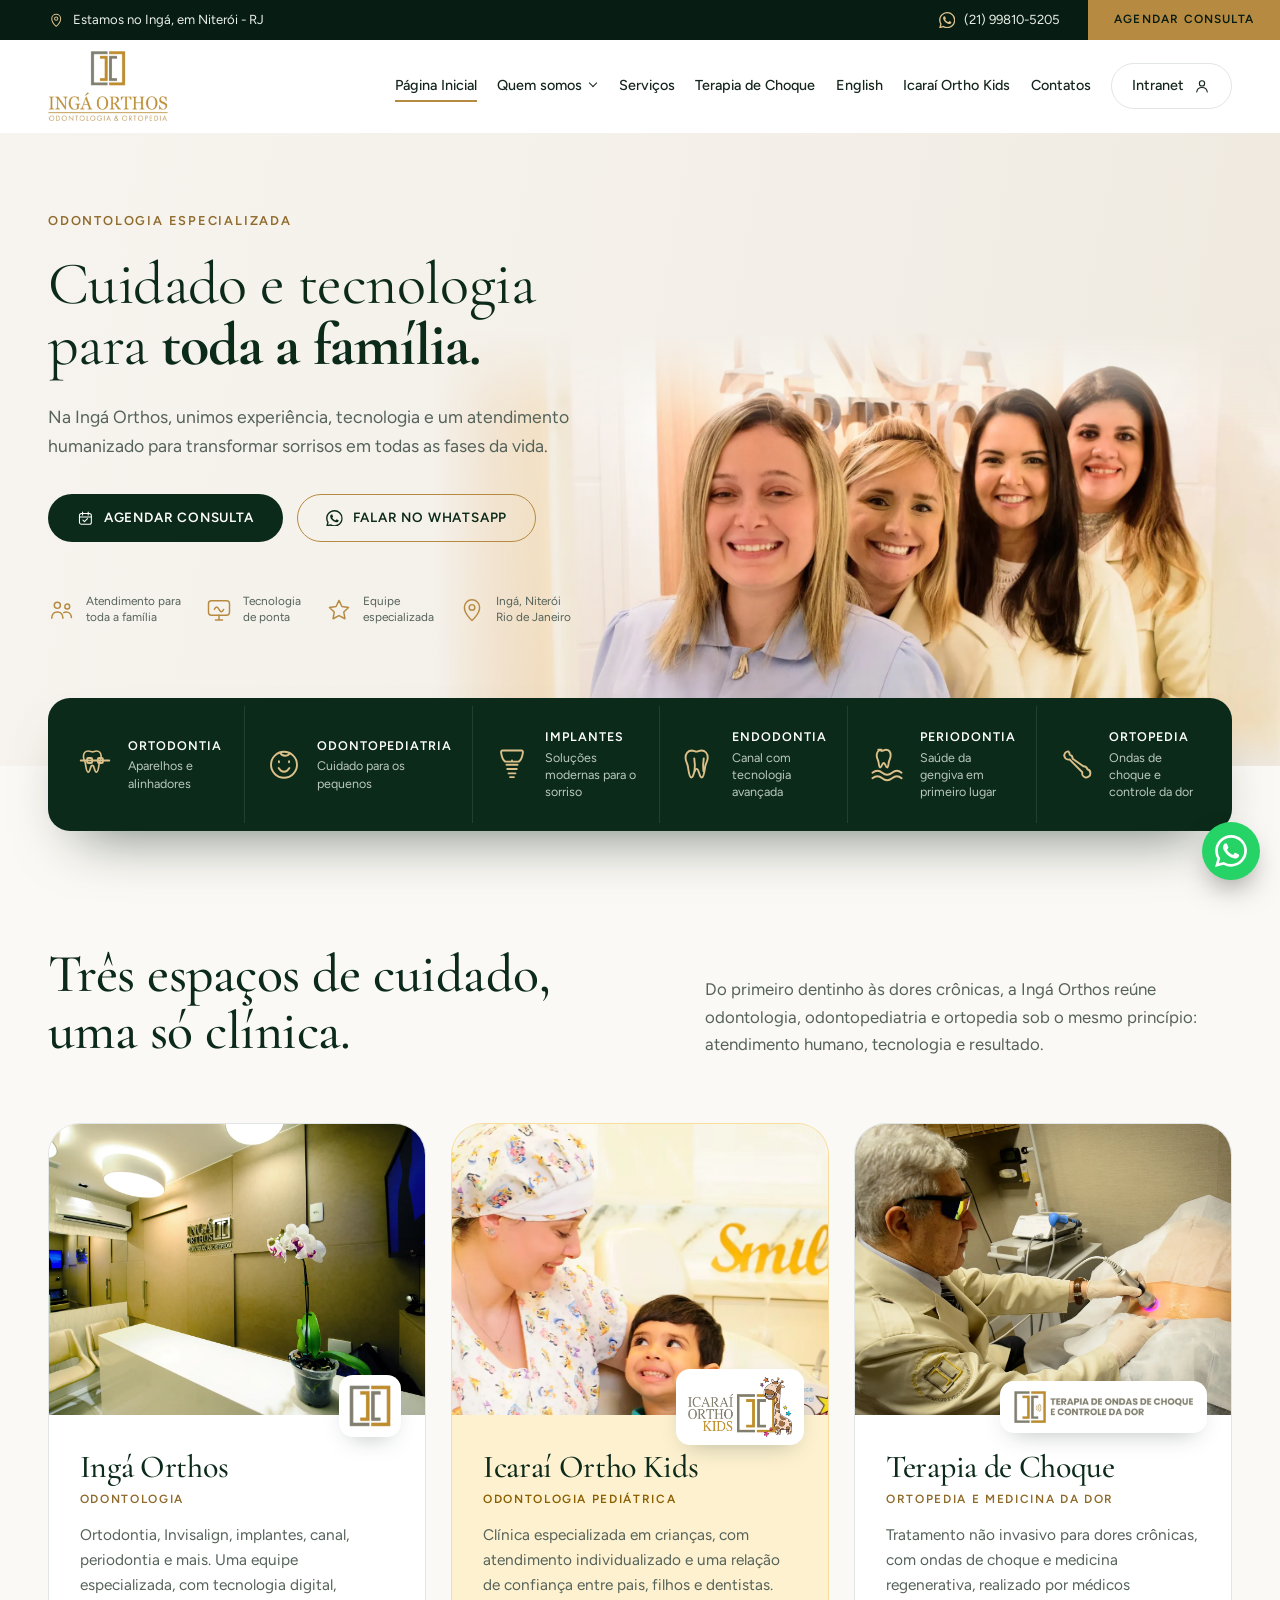
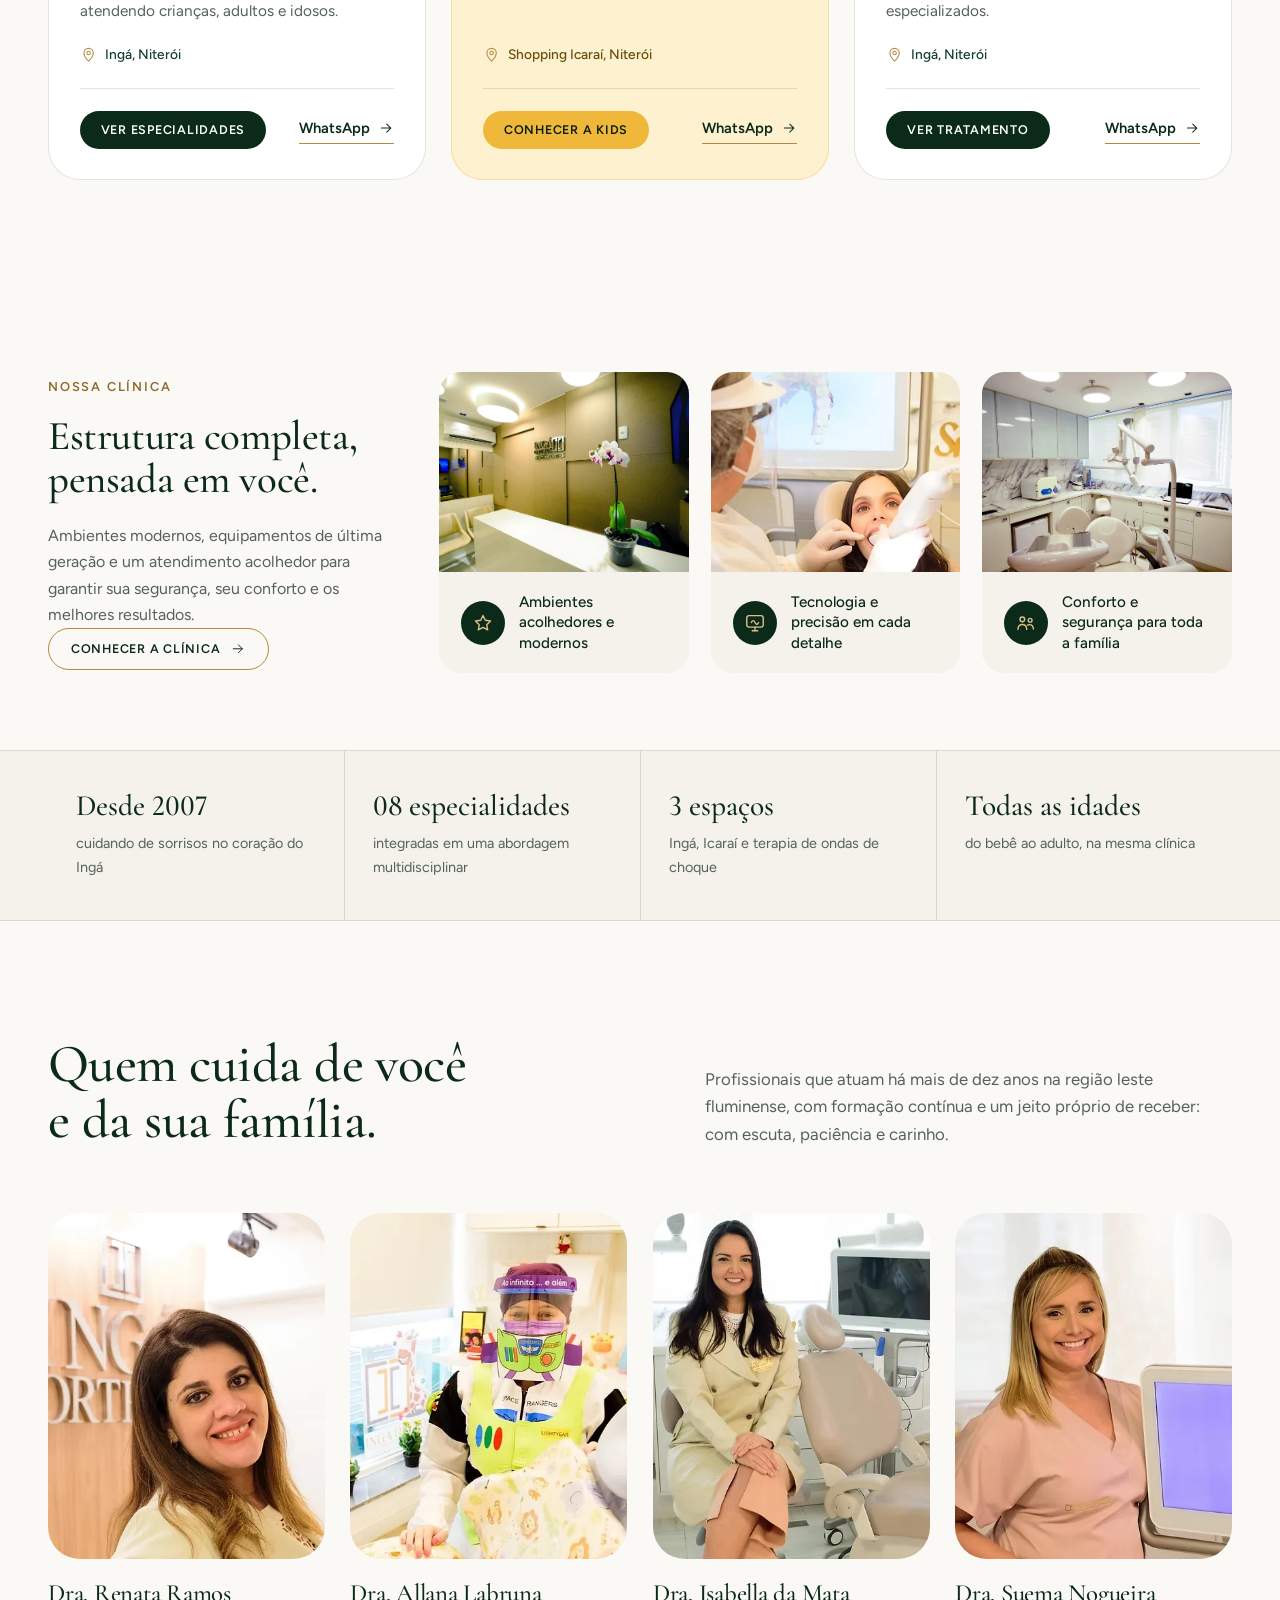
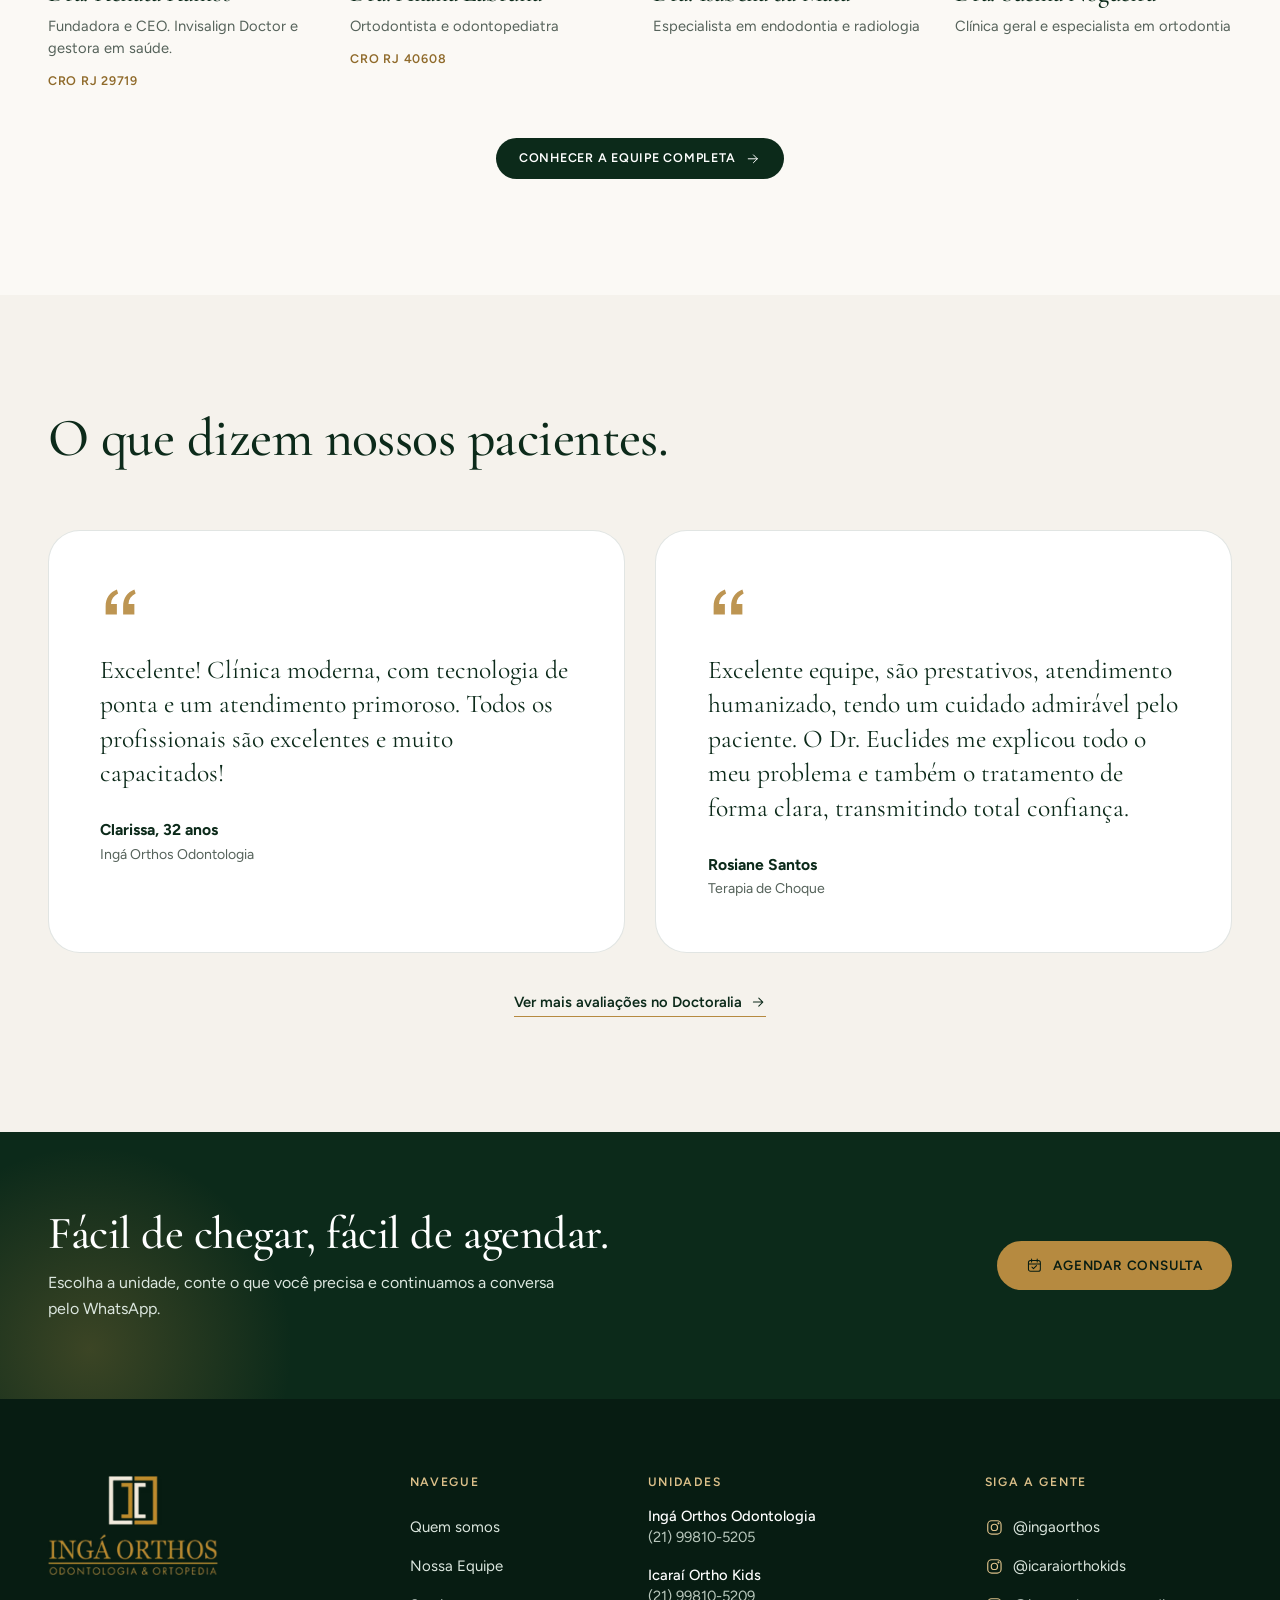
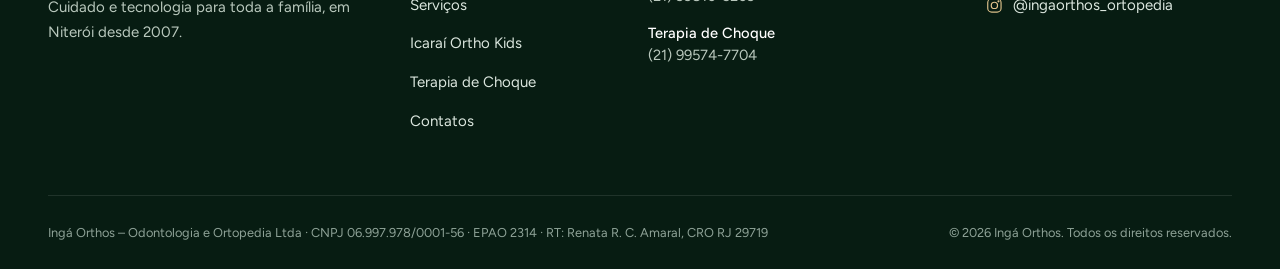
==== commit 084da133: "espero que versão final" ====
--- a/index.html
+++ b/index.html
@@ -1,478 +1,325 @@
 <!DOCTYPE html>
-<html lang="pt-BR">
+<html lang="en-US">
 <head>
-  <meta charset="utf-8">
-  <meta name="viewport" content="width=device-width, initial-scale=1">
-  <title>Ingá Orthos | Odontologia, Ortho Kids e Terapia de Choque em Niterói</title>
-  <meta name="description" content="Clínica de odontologia e ortopedia no Ingá, Niterói. Ortodontia, Invisalign, implantes, odontopediatria (Icaraí Ortho Kids) e terapia de ondas de choque. Cuidado e tecnologia para toda a família.">
-  <meta name="theme-color" content="#0c2a1a">
-  <link rel="icon" type="image/png" href="assets/img/favicon.png">
-  <link rel="preconnect" href="https://fonts.googleapis.com">
-  <link rel="preconnect" href="https://fonts.gstatic.com" crossorigin>
-  <link href="https://fonts.googleapis.com/css2?family=Cormorant+Garamond:ital,wght@0,400;0,500;0,600;0,700;1,400;1,500&family=Figtree:wght@400;500;600&display=swap" rel="stylesheet">
-  <link rel="stylesheet" href="css/style.css">
+	<meta charset="UTF-8">
+	<meta name="viewport" content="width=device-width, initial-scale=1">
+	<meta name="description" content="Clínica de odontologia e ortopedia no Ingá, Niterói. Ortodontia, Invisalign, implantes, odontopediatria na Icaraí Ortho Kids e terapia de ondas de choque.">
+	<meta name="theme-color" content="#0c2a1a">
+	<title>Ingá Orthos &#8211; Odontologia, Icaraí Ortho Kids e Terapia de Choque em Niterói</title>
+<meta name='robots' content='max-image-preview:large' />
+<link rel='dns-prefetch' href='//fonts.googleapis.com' />
+<link rel="icon" type="image/png" href="assets/img/favicon.png">
+<link rel='stylesheet' id='io-fonts-css' href='https://fonts.googleapis.com/css2?family=Cormorant+Garamond:ital,wght@0,400;0,500;0,600;0,700;1,400;1,500&#038;family=Figtree:wght@400;500;600&#038;display=swap' media='all' />
+<link rel='stylesheet' id='io-main-css' href='assets/css/main.css' media='all' />
+<link rel='stylesheet' id='io-pages-css' href='assets/css/pages.css' media='all' />
 </head>
-<body>
-
-<!-- Ícones (sprite) -->
-<svg width="0" height="0" style="position:absolute" aria-hidden="true" focusable="false">
-  <defs>
-    <symbol id="i-calendar" viewBox="0 0 24 24"><rect x="3.5" y="5" width="17" height="15.5" rx="3"/><path d="M8 3v4M16 3v4M3.5 10h17"/><path d="M8.5 14.5l2.2 2.2 4.3-4.4"/></symbol>
-    <symbol id="i-whatsapp" viewBox="0 0 24 24"><path d="M12 3.2a8.8 8.8 0 0 0-7.5 13.4L3.2 20.8l4.3-1.2A8.8 8.8 0 1 0 12 3.2z"/><path d="M9 8.2c.2-.4.5-.4.8-.4h.4c.2 0 .4.1.5.4l.7 1.6c.1.2 0 .4-.1.6l-.5.6c.3.7 1 1.6 1.9 2.1.5.3 1 .5 1.4.6l.7-.8c.2-.2.4-.2.6-.1l1.5.7c.2.1.4.3.3.6-.1.9-.9 1.6-1.8 1.6-3 0-5.7-2.6-5.7-5.2 0-.5.1-.9.3-1.2z"/></symbol>
-    <symbol id="i-pin" viewBox="0 0 24 24"><path d="M12 21s-6.5-5.7-6.5-11.2a6.5 6.5 0 0 1 13 0C18.5 15.300 12 21 12 21z"/><circle cx="12" cy="9.8" r="2.4"/></symbol>
-    <symbol id="i-family" viewBox="0 0 24 24"><circle cx="8" cy="8" r="2.6"/><circle cx="16.500" cy="9" r="2.100"/><path d="M3.200 19c.2-3.300 2.200-5.300 4.800-5.300s4.600 2 4.800 5.300M13.500 14.300c.9-.5 1.900-.7 3-.5 2.100.4 3.400 2.200 3.600 4.700"/></symbol>
-    <symbol id="i-monitor" viewBox="0 0 24 24"><rect x="3" y="4" width="18" height="12.500" rx="2.500"/><path d="M9 20.500h6M12 16.500v4"/><path d="M8 11.500c1.300-2.700 2.600-2.700 4 0s2.700 2.700 4 0"/></symbol>
-    <symbol id="i-star" viewBox="0 0 24 24"><path d="M12 3.800l2.500 5.200 5.700.8-4.100 4 1 5.700L12 16.800l-5.100 2.700 1-5.700-4.100-4 5.700-.8z"/></symbol>
-    <symbol id="i-tooth" viewBox="0 0 24 24"><path d="M7.500 3.500C5 3.500 3.500 5.500 3.500 8c0 2 .9 3.100 1.400 5.100.5 2.300.7 7.400 2.300 7.400 1.400 0 1.500-3.800 2.500-5 .5-.6 1-.6 1.500 0 1 1.200 1.100 5 2.500 5 1.600 0 1.800-5.100 2.300-7.400.5-2 1.500-3.100 1.500-5.100 0-2.500-1.500-4.500-4-4.500-1.400 0-2.100.7-3.100.7s-1.700-.7-3-.7z"/></symbol>
-    <symbol id="i-braces" viewBox="0 0 24 24"><path d="M7 3.500C4.800 3.500 3.500 5.300 3.500 7.500c0 1.800.8 2.800 1.300 4.600.5 2.100.7 6.900 2.200 6.900 1.300 0 1.400-3.500 2.300-4.600.5-.5.900-.5 1.400 0 .9 1.100 1 4.600 2.300 4.600 1.500 0 1.700-4.800 2.200-6.900.5-1.800 1.300-2.800 1.300-4.600 0-2.200-1.300-4-3.500-4-1.200 0-1.900.6-2.800.6S8.200 3.500 7 3.500z" transform="translate(1.700 .8) scale(.86)"/><path d="M3 9.800h18"/><rect x="7" y="8.200" width="3.200" height="3.200" rx=".8"/><rect x="13.800" y="8.200" width="3.200" height="3.200" rx=".8"/></symbol>
-    <symbol id="i-child" viewBox="0 0 24 24"><circle cx="12" cy="12.500" r="8.200"/><path d="M8.800 10.300v.6M15.200 10.300v.6M8.600 14.500c1 1.700 2.100 2.400 3.400 2.400s2.400-.7 3.400-2.400"/><path d="M9.500 4.700c.6 1.500 1.800 2.200 3.500 2.100 1.100-.1 2-.6 2.700-1.500"/></symbol>
-    <symbol id="i-implant" viewBox="0 0 24 24"><path d="M6 3.500h12c.6 0 1 .5.9 1.100-.4 3-1.400 5-2.600 5.900H7.700C6.500 9.600 5.500 7.600 5.100 4.600 5 4 5.400 3.500 6 3.500z"/><path d="M8.500 12.500h7M9 15.200h6M9.800 17.900h4.400M10.800 20.300h2.400M12 9.800v0"/></symbol>
-    <symbol id="i-canal" viewBox="0 0 24 24"><path d="M7.500 3.500C5 3.500 3.500 5.500 3.500 8c0 2 .9 3.100 1.400 5.100.5 2.300.7 7.400 2.300 7.400 1.400 0 1.500-3.800 2.500-5 .5-.6 1-.6 1.500 0 1 1.200 1.100 5 2.500 5 1.600 0 1.800-5.100 2.300-7.400.5-2 1.500-3.100 1.500-5.100 0-2.500-1.500-4.500-4-4.500-1.400 0-2.100.7-3.100.7s-1.700-.7-3-.7z"/><path d="M9 8.500c.4 2.500.6 5 .2 8M15 8.500c-.4 2.500-.6 5-.2 8"/></symbol>
-    <symbol id="i-gum" viewBox="0 0 24 24"><path d="M6.500 3.500C4.500 3.500 3.500 5.200 3.500 7.200c0 1.500.7 2.400 1.100 3.900.3 1.200.4 3.600 1 3.600 1 0 1-1.800 1.800-2.500.3-.3.700-.3 1 0 .8.700.8 2.500 1.800 2.500.6 0 .7-2.400 1-3.600.4-1.500 1.100-2.400 1.100-3.900 0-2-1-3.700-3-3.700-1 0-1.600.6-2.400.6s-1.400-.6-2.400-.6z" transform="translate(2 -.5)"/><path d="M2.800 17.500c2.200-1.800 4.100-1.800 6.200 0s4 1.800 6.200 0 4-1.800 6 0"/><path d="M2.800 21c2.200-1.800 4.100-1.800 6.200 0s4 1.800 6.200 0 4-1.800 6 0"/></symbol>
-    <symbol id="i-bone" viewBox="0 0 24 24"><path d="M6.200 3.800a2.600 2.600 0 0 0-2.500 3.300 2.600 2.600 0 0 0 3.200 1.800l8.100 8.100a2.600 2.600 0 0 0 1.800 3.200 2.600 2.600 0 0 0 3.300-2.500 2.600 2.600 0 0 0-1.900-2.600 2.600 2.600 0 0 0-2.600-1.900L8.900 8.500a2.600 2.600 0 0 0-1.900-2.600 2.600 2.600 0 0 0-.8-2.100z" transform="translate(1 .2)"/></symbol>
-    <symbol id="i-wave" viewBox="0 0 24 24"><path d="M4 12h2.500l2-5 3.500 10 2.500-7 1.500 2H20"/><path d="M4 20.500h16M4 3.500h16" opacity=".35"/></symbol>
-    <symbol id="i-clock" viewBox="0 0 24 24"><circle cx="12" cy="12" r="8.500"/><path d="M12 7.500V12l3 2"/></symbol>
-    <symbol id="i-phone" viewBox="0 0 24 24"><path d="M5 4h3.300l1.700 4.200-2 1.300a11 11 0 0 0 5.500 5.500l1.300-2L19.100 14.700V18a2 2 0 0 1-2.100 2C10 19.500 4.500 14 4 7A2 2 0 0 1 5 4z"/></symbol>
-    <symbol id="i-mail" viewBox="0 0 24 24"><rect x="3" y="5" width="18" height="14" rx="3"/><path d="M3.500 7.500l8.500 6 8.500-6"/></symbol>
-    <symbol id="i-instagram" viewBox="0 0 24 24"><rect x="3.500" y="3.500" width="17" height="17" rx="5"/><circle cx="12" cy="12" r="4"/><circle cx="17.200" cy="6.800" r=".6"/></symbol>
-    <symbol id="i-arrow" viewBox="0 0 24 24"><path d="M5 12h14M13 6l6 6-6 6"/></symbol>
-    <symbol id="i-chevron" viewBox="0 0 24 24"><path d="M6 9l6 6 6-6"/></symbol>
-    <symbol id="i-quote" viewBox="0 0 32 32"><path d="M13.500 6C8 8.200 4.500 12.500 4.500 19.500V26h9v-8.500H8.800C9 13.700 10.900 11 14.500 9.200zM27.500 6C22 8.200 18.500 12.500 18.500 19.500V26h9v-8.500h-4.700c.2-3.800 2.100-6.500 5.700-8.300z"/></symbol>
-    <symbol id="i-check" viewBox="0 0 24 24"><path d="M5 12.500l4.500 4.500L19 7.500"/></symbol>
-    <symbol id="i-baby" viewBox="0 0 24 24"><circle cx="12" cy="12" r="8.500"/><path d="M12 3.500c-.6 1.200-.2 2.100 1 2.400"/><circle cx="9.300" cy="11.500" r=".5"/><circle cx="14.700" cy="11.500" r=".5"/><path d="M10 15c1.200.9 2.800.9 4 0"/></symbol>
-    <symbol id="i-tongue" viewBox="0 0 24 24"><path d="M4 9.500c2.500 3 5 4.500 8 4.500s5.500-1.500 8-4.500"/><path d="M9 13.500c0 3.500 1.300 5.500 3 5.500s3-2 3-5.500"/><path d="M12 14v3.500"/></symbol>
-  </defs>
-</svg>
+<body class="home wp-singular page-template page-template-page-templates page-template-template-home page-template-page-templatestemplate-home-php page page-id-4 wp-embed-responsive wp-theme-inga-orthos unit-odonto">
+<svg width="0" height="0" style="position:absolute" aria-hidden="true" focusable="false"><defs>
+    <symbol id="i-calendar" viewBox="0 0 24 24"><rect x="3.5" y="5" width="17" height="15.5" rx="3"/><path d="M8 3v4M16 3v4M3.5 10h17"/><path d="M8.5 14.5l2.2 2.2 4.3-4.4"/></symbol>
+    <symbol id="i-whatsapp" viewBox="0 0 24 24"><path fill="currentColor" stroke="none" d="M17.472 14.382c-.297-.149-1.758-.867-2.03-.967-.273-.099-.471-.148-.67.15-.197.297-.767.966-.94 1.164-.173.199-.347.223-.644.075-.297-.15-1.255-.463-2.39-1.475-.883-.788-1.48-1.761-1.653-2.059-.173-.297-.018-.458.13-.606.134-.133.298-.347.446-.52.149-.174.198-.298.298-.497.099-.198.05-.371-.025-.52-.075-.149-.669-1.612-.916-2.207-.242-.579-.487-.5-.669-.51-.173-.008-.371-.01-.57-.01-.198 0-.52.074-.792.372-.272.297-1.04 1.016-1.04 2.479 0 1.462 1.065 2.875 1.213 3.074.149.198 2.096 3.2 5.077 4.487.709.306 1.262.489 1.694.625.712.227 1.36.195 1.871.118.571-.085 1.758-.719 2.006-1.413.248-.694.248-1.289.173-1.413-.074-.124-.272-.198-.57-.347m-5.421 7.403h-.004a9.87 9.87 0 01-5.031-1.378l-.361-.214-3.741.982.998-3.648-.235-.374a9.86 9.86 0 01-1.51-5.26c.001-5.45 4.436-9.884 9.888-9.884 2.64 0 5.122 1.03 6.988 2.898a9.825 9.825 0 012.893 6.994c-.003 5.45-4.437 9.884-9.885 9.884m8.413-18.297A11.815 11.815 0 0012.05 0C5.495 0 .16 5.335.157 11.892c0 2.096.547 4.142 1.588 5.945L.057 24l6.305-1.654a11.882 11.882 0 005.683 1.448h.005c6.554 0 11.89-5.335 11.893-11.893a11.821 11.821 0 00-3.48-8.413Z"/></symbol>
+    <symbol id="i-pin" viewBox="0 0 24 24"><path d="M12 21s-6.5-5.7-6.5-11.2a6.5 6.5 0 0 1 13 0C18.5 15.3 12 21 12 21z"/><circle cx="12" cy="9.8" r="2.4"/></symbol>
+    <symbol id="i-family" viewBox="0 0 24 24"><circle cx="8" cy="8" r="2.6"/><circle cx="16.5" cy="9" r="2.1"/><path d="M3.2 19c.2-3.3 2.2-5.3 4.8-5.300s4.6 2 4.8 5.300M13.5 14.300c.9-.5 1.9-.7 3-.5 2.1.4 3.4 2.2 3.6 4.7"/></symbol>
+    <symbol id="i-monitor" viewBox="0 0 24 24"><rect x="3" y="4" width="18" height="12.5" rx="2.5"/><path d="M9 20.500h6M12 16.500v4"/><path d="M8 11.500c1.3-2.7 2.6-2.7 4 0s2.7 2.7 4 0"/></symbol>
+    <symbol id="i-star" viewBox="0 0 24 24"><path d="M12 3.800l2.5 5.2 5.7.8-4.1 4 1 5.700L12 16.800l-5.1 2.7 1-5.7-4.1-4 5.7-.8z"/></symbol>
+    <symbol id="i-tooth" viewBox="0 0 24 24"><path d="M7.5 3.500C5 3.5 3.5 5.5 3.5 8c0 2 .9 3.1 1.4 5.1.5 2.3.7 7.4 2.3 7.4 1.4 0 1.5-3.8 2.5-5 .5-.6 1-.6 1.5 0 1 1.2 1.1 5 2.5 5 1.6 0 1.8-5.1 2.3-7.4.5-2 1.5-3.1 1.5-5.1 0-2.5-1.5-4.5-4-4.5-1.4 0-2.1.7-3.1.7s-1.7-.7-3-.7z"/></symbol>
+    <symbol id="i-braces" viewBox="0 0 24 24"><path d="M7 3.500C4.8 3.5 3.5 5.3 3.5 7.500c0 1.8.8 2.8 1.3 4.6.5 2.1.7 6.9 2.2 6.9 1.3 0 1.4-3.5 2.3-4.6.5-.5.9-.5 1.4 0 .9 1.1 1 4.6 2.3 4.6 1.5 0 1.7-4.8 2.2-6.9.5-1.8 1.3-2.8 1.3-4.6 0-2.2-1.3-4-3.5-4-1.2 0-1.9.6-2.8.6S8.2 3.5 7 3.500z" transform="translate(1.7 .8) scale(.86)"/><path d="M3 9.800h18"/><rect x="7" y="8.2" width="3.2" height="3.2" rx=".8"/><rect x="13.8" y="8.2" width="3.2" height="3.2" rx=".8"/></symbol>
+    <symbol id="i-child" viewBox="0 0 24 24"><circle cx="12" cy="12.5" r="8.2"/><path d="M8.8 10.300v.6M15.2 10.300v.6M8.6 14.500c1 1.7 2.1 2.4 3.4 2.400s2.4-.7 3.4-2.4"/><path d="M9.5 4.700c.6 1.5 1.8 2.2 3.5 2.1 1.1-.1 2-.6 2.7-1.5"/></symbol>
+    <symbol id="i-implant" viewBox="0 0 24 24"><path d="M6 3.500h12c.6 0 1 .5.9 1.1-.4 3-1.4 5-2.6 5.900H7.700C6.5 9.6 5.5 7.6 5.1 4.6 5 4 5.4 3.5 6 3.500z"/><path d="M8.5 12.500h7M9 15.200h6M9.8 17.900h4.400M10.8 20.300h2.400M12 9.800v0"/></symbol>
+    <symbol id="i-canal" viewBox="0 0 24 24"><path d="M7.5 3.500C5 3.5 3.5 5.5 3.5 8c0 2 .9 3.1 1.4 5.1.5 2.3.7 7.4 2.3 7.4 1.4 0 1.5-3.8 2.5-5 .5-.6 1-.6 1.5 0 1 1.2 1.1 5 2.5 5 1.6 0 1.8-5.1 2.3-7.4.5-2 1.5-3.1 1.5-5.1 0-2.5-1.5-4.5-4-4.5-1.4 0-2.1.7-3.1.7s-1.7-.7-3-.7z"/><path d="M9 8.500c.4 2.5.6 5 .2 8M15 8.500c-.4 2.5-.6 5-.2 8"/></symbol>
+    <symbol id="i-gum" viewBox="0 0 24 24"><path d="M6.5 3.500C4.5 3.5 3.5 5.2 3.5 7.200c0 1.5.7 2.4 1.1 3.9.3 1.2.4 3.6 1 3.6 1 0 1-1.8 1.8-2.5.3-.3.7-.3 1 0 .8.7.8 2.5 1.8 2.5.6 0 .7-2.4 1-3.6.4-1.5 1.1-2.4 1.1-3.9 0-2-1-3.7-3-3.7-1 0-1.6.6-2.4.6s-1.4-.6-2.4-.6z" transform="translate(2 -.5)"/><path d="M2.8 17.500c2.2-1.8 4.1-1.8 6.2 0s4 1.8 6.2 0 4-1.8 6 0"/><path d="M2.8 21c2.2-1.8 4.1-1.8 6.2 0s4 1.8 6.2 0 4-1.8 6 0"/></symbol>
+    <symbol id="i-bone" viewBox="0 0 24 24"><path d="M6.2 3.800a2.6 2.6 0 0 0-2.5 3.3 2.6 2.6 0 0 0 3.2 1.800l8.1 8.100a2.6 2.6 0 0 0 1.8 3.2 2.6 2.6 0 0 0 3.3-2.5 2.6 2.6 0 0 0-1.9-2.6 2.6 2.6 0 0 0-2.6-1.900L8.9 8.500a2.6 2.6 0 0 0-1.9-2.6 2.6 2.6 0 0 0-.8-2.100z" transform="translate(1 .2)"/></symbol>
+    <symbol id="i-wave" viewBox="0 0 24 24"><path d="M4 12h2.500l2-5 3.5 10 2.5-7 1.5 2H20"/><path d="M4 20.500h16M4 3.500h16" opacity=".35"/></symbol>
+    <symbol id="i-clock" viewBox="0 0 24 24"><circle cx="12" cy="12" r="8.5"/><path d="M12 7.500V12l3 2"/></symbol>
+    <symbol id="i-phone" viewBox="0 0 24 24"><path d="M5 4h3.300l1.7 4.2-2 1.300a11 11 0 0 0 5.5 5.500l1.3-2L19.1 14.700V18a2 2 0 0 1-2.1 2C10 19.5 4.5 14 4 7A2 2 0 0 1 5 4z"/></symbol>
+    <symbol id="i-mail" viewBox="0 0 24 24"><rect x="3" y="5" width="18" height="14" rx="3"/><path d="M3.5 7.500l8.5 6 8.5-6"/></symbol>
+    <symbol id="i-instagram" viewBox="0 0 24 24"><rect x="3.5" y="3.5" width="17" height="17" rx="5"/><circle cx="12" cy="12" r="4"/><circle cx="17.2" cy="6.8" r=".6"/></symbol>
+    <symbol id="i-arrow" viewBox="0 0 24 24"><path d="M5 12h14M13 6l6 6-6 6"/></symbol>
+    <symbol id="i-chevron" viewBox="0 0 24 24"><path d="M6 9l6 6 6-6"/></symbol>
+    <symbol id="i-quote" viewBox="0 0 32 32"><path d="M13.5 6C8 8.2 4.5 12.5 4.5 19.500V26h9v-8.500H8.800C9 13.7 10.9 11 14.5 9.200zM27.5 6C22 8.2 18.5 12.5 18.5 19.500V26h9v-8.500h-4.700c.2-3.8 2.1-6.5 5.7-8.300z"/></symbol>
+    <symbol id="i-check" viewBox="0 0 24 24"><path d="M5 12.500l4.5 4.500L19 7.5"/></symbol>
+    <symbol id="i-baby" viewBox="0 0 24 24"><circle cx="12" cy="12" r="8.5"/><path d="M12 3.500c-.6 1.2-.2 2.1 1 2.4"/><circle cx="9.3" cy="11.5" r=".5"/><circle cx="14.7" cy="11.5" r=".5"/><path d="M10 15c1.2.9 2.8.9 4 0"/></symbol>
+    <symbol id="i-tongue" viewBox="0 0 24 24"><path d="M4 9.500c2.5 3 5 4.5 8 4.500s5.5-1.5 8-4.5"/><path d="M9 13.500c0 3.5 1.3 5.5 3 5.500s3-2 3-5.5"/><path d="M12 14v3.5"/></symbol>
+  </defs></svg>
 
 <a class="skip" href="#conteudo">Ir para o conteúdo</a>
 
-<!-- Barra superior -->
 <div class="topbar">
-  <div class="wrap topbar__in">
-    <p class="topbar__loc"><svg class="ic"><use href="#i-pin"/></svg><span>Estamos no Ingá, em Niterói - RJ</span></p>
-    <div class="topbar__right">
-      <a class="topbar__wa" href="https://wa.me/5521998105205" target="_blank" rel="noopener"><svg class="ic"><use href="#i-whatsapp"/></svg>(21) 99810-5205</a>
-      <a class="topbar__cta" href="#agendar">Agendar consulta</a>
-    </div>
-  </div>
+	<div class="wrap topbar__in">
+		<p class="topbar__loc"><svg class="ic" aria-hidden="true" focusable="false"><use href="#i-pin"/></svg><span>Estamos no Ingá, em Niterói - RJ</span></p>
+		<div class="topbar__right">
+			<a class="topbar__wa" href="https://wa.me/5521998105205" target="_blank" rel="noopener"><svg class="ic" aria-hidden="true" focusable="false"><use href="#i-whatsapp"/></svg>(21) 99810-5205</a>
+			<a class="topbar__cta" href="contatos/index.html?unidade=odonto#agendar">Agendar consulta</a>
+		</div>
+	</div>
 </div>
 
-<!-- Cabeçalho -->
 <header class="header" id="topo">
-  <div class="wrap header__in">
-    <a class="brand" href="#topo" aria-label="Ingá Orthos, página inicial">
-      <img src="assets/img/logo-simbolo.png" alt="" width="121" height="122">
-      <span class="brand__name">ingá<b>orthos</b></span>
-    </a>
-    <nav class="nav" id="menu" aria-label="Principal">
-      <a href="#topo" class="is-current">Início</a>
-      <a href="#unidades">Quem somos</a>
-      <a href="#especialidades">Especialidades</a>
-      <a href="#kids">Ortho Kids</a>
-      <a href="#terapia-de-choque">Terapia de Choque</a>
-      <a href="#equipe">Equipe</a>
-      <a href="#contato">Contato</a>
-      <a class="nav__intranet" href="https://app.simplesdental.com/simples/login" target="_blank" rel="noopener">
-        Intranet
-        <svg class="ic" viewBox="0 0 24 24"><circle cx="12" cy="8.500" r="3.500"/><path d="M5 20c.5-4 3.300-6 7-6s6.500 2 7 6"/></svg>
-      </a>
-    </nav>
-    <button class="burger" type="button" aria-expanded="false" aria-controls="menu" aria-label="Abrir menu"><span></span><span></span><span></span></button>
-  </div>
+	<div class="wrap header__in">
+		<a class="brand" href="index.html" aria-label="Ingá Orthos, página inicial">
+			<img src="assets/img/logo-original.png" loading="eager" alt="Ingá Orthos Odontologia">		</a>
+		<nav class="nav" id="menu" aria-label="Principal">
+			<ul id="menu-menu-principal" class="nav__list"><li id="menu-item-14" class="menu-item menu-item-type-post_type menu-item-object-page menu-item-home current-menu-item page_item page-item-4 current_page_item menu-item-14"><a href="index.html" aria-current="page">Página Inicial</a></li>
+<li id="menu-item-15" class="menu-item menu-item-type-post_type menu-item-object-page menu-item-has-children menu-item-15"><a href="quem-somos/index.html">Quem somos</a>
+<ul class="sub-menu">
+	<li id="menu-item-16" class="menu-item menu-item-type-post_type menu-item-object-page menu-item-16"><a href="quem-somos/nossa-equipe/index.html">Nossa Equipe</a></li>
+	<li id="menu-item-17" class="menu-item menu-item-type-post_type menu-item-object-page menu-item-17"><a href="quem-somos/instalacoes/index.html">Instalações</a></li>
+</ul>
+</li>
+<li id="menu-item-18" class="menu-item menu-item-type-post_type menu-item-object-page menu-item-18"><a href="servicos/index.html">Serviços</a></li>
+<li id="menu-item-19" class="menu-item menu-item-type-post_type menu-item-object-page menu-item-19"><a href="terapia-de-choque/index.html">Terapia de Choque</a></li>
+<li id="menu-item-21" class="menu-item menu-item-type-post_type menu-item-object-page menu-item-21"><a href="english/index.html">English</a></li>
+<li id="menu-item-22" class="menu-item menu-item-type-post_type menu-item-object-page menu-item-22"><a href="icarai-ortho-kids/index.html">Icaraí Ortho Kids</a></li>
+<li id="menu-item-23" class="menu-item menu-item-type-post_type menu-item-object-page menu-item-23"><a href="contatos/index.html">Contatos</a></li>
+</ul>			<a class="nav__intranet" href="https://app.simplesdental.com/simples/login" target="_blank" rel="noopener">
+				Intranet
+				<svg class="ic" viewBox="0 0 24 24" aria-hidden="true"><circle cx="12" cy="8.5" r="3.5"/><path d="M5 20c.5-4 3.3-6 7-6s6.500 2 7 6"/></svg>
+			</a>
+		</nav>
+		<button class="burger" type="button" aria-expanded="false" aria-controls="menu" aria-label="Abrir menu"><span></span><span></span><span></span></button>
+	</div>
 </header>
 
 <main id="conteudo">
 
-  <!-- HERO -->
-  <section class="hero">
-    <div class="hero__photo" aria-hidden="true">
-      <img src="assets/img/hero-equipe.webp" alt="" width="2000" height="1028" fetchpriority="high">
-    </div>
-    <div class="wrap hero__in">
-      <div class="hero__copy">
-        <p class="eyebrow">Odontologia especializada</p>
-        <h1>Cuidado e tecnologia <span>para <strong>toda a família.</strong></span></h1>
-        <p class="lead">Na Ingá Orthos, unimos experiência, tecnologia e um atendimento humanizado para transformar sorrisos em todas as fases da vida.</p>
-        <div class="hero__actions">
-          <a class="btn btn--dark" href="#agendar"><svg class="ic"><use href="#i-calendar"/></svg>Agendar consulta</a>
-          <a class="btn btn--line" href="https://wa.me/5521998105205?text=Ol%C3%A1%21%20Gostaria%20de%20marcar%20uma%20consulta." target="_blank" rel="noopener"><svg class="ic"><use href="#i-whatsapp"/></svg>Falar no WhatsApp</a>
-        </div>
-        <ul class="trust">
-          <li><svg class="ic"><use href="#i-family"/></svg><span>Atendimento para<br>toda a família</span></li>
-          <li><svg class="ic"><use href="#i-monitor"/></svg><span>Tecnologia<br>de ponta</span></li>
-          <li><svg class="ic"><use href="#i-star"/></svg><span>Equipe<br>especializada</span></li>
-          <li><svg class="ic"><use href="#i-pin"/></svg><span>Ingá, Niterói<br>Rio de Janeiro</span></li>
-        </ul>
-      </div>
-    </div>
-  </section>
-
-  <!-- Barra de especialidades -->
-  <div class="wrap">
-    <ul class="spec-bar" aria-label="Principais especialidades">
-      <li><a href="#especialidades"><svg class="ic"><use href="#i-braces"/></svg><span><b>Ortodontia</b>Aparelhos e alinhadores</span></a></li>
-      <li><a href="#kids"><svg class="ic"><use href="#i-child"/></svg><span><b>Odontopediatria</b>Cuidado para os pequenos</span></a></li>
-      <li><a href="#especialidades"><svg class="ic"><use href="#i-implant"/></svg><span><b>Implantes</b>Soluções modernas para o sorriso</span></a></li>
-      <li><a href="#especialidades"><svg class="ic"><use href="#i-canal"/></svg><span><b>Endodontia</b>Canal com tecnologia avançada</span></a></li>
-      <li><a href="#especialidades"><svg class="ic"><use href="#i-gum"/></svg><span><b>Periodontia</b>Saúde da gengiva em primeiro lugar</span></a></li>
-      <li><a href="#terapia-de-choque"><svg class="ic"><use href="#i-bone"/></svg><span><b>Ortopedia</b>Ondas de choque e controle da dor</span></a></li>
-    </ul>
-  </div>
-
-  <!-- TRÊS UNIDADES -->
-  <section class="section" id="unidades">
-    <div class="wrap">
-      <header class="section__head section__head--split">
-        <h2>Três espaços de cuidado,<br>uma só clínica.</h2>
-        <p>Do primeiro dentinho às dores crônicas, a Ingá Orthos reúne odontologia, odontopediatria e ortopedia sob o mesmo princípio: atendimento humano, tecnologia e resultado.</p>
-      </header>
-
-      <div class="units">
-        <article class="unit unit--inga">
-          <div class="unit__media"><img src="assets/img/clinica-recepcao.webp" alt="Recepção da Ingá Orthos, com o logotipo na parede" width="1500" height="998" loading="lazy"></div>
-          <div class="unit__body">
-            <img class="unit__logo unit__logo--mark" src="assets/img/logo-simbolo.png" alt="" width="121" height="122">
-            <h3>Ingá Orthos<small>Odontologia</small></h3>
-            <p>Ortodontia, Invisalign, implantes, canal, periodontia e mais. Uma equipe especializada, com tecnologia digital, atendendo crianças, adultos e idosos.</p>
-            <p class="unit__where"><svg class="ic"><use href="#i-pin"/></svg>Ingá, Niterói</p>
-            <div class="unit__actions">
-              <a class="btn btn--dark btn--sm" href="#especialidades">Ver especialidades</a>
-              <a class="link" href="https://wa.me/5521998105205" target="_blank" rel="noopener">WhatsApp<svg class="ic"><use href="#i-arrow"/></svg></a>
-            </div>
-          </div>
-        </article>
-
-        <article class="unit unit--kids">
-          <div class="unit__media"><img src="assets/img/allana-crianca.webp" alt="Dra. Allana sorrindo com uma criança na cadeira do consultório" width="876" height="1149" loading="lazy"></div>
-          <div class="unit__body">
-            <img class="unit__logo" src="assets/img/logo-kids.png" alt="Icaraí Ortho Kids" width="395" height="228">
-            <h3>Icaraí Ortho Kids<small>Odontologia pediátrica</small></h3>
-            <p>Clínica especializada em crianças, com atendimento individualizado e uma relação de confiança entre pais, filhos e dentistas.</p>
-            <p class="unit__where"><svg class="ic"><use href="#i-pin"/></svg>Shopping Icaraí, Niterói</p>
-            <div class="unit__actions">
-              <a class="btn btn--sun btn--sm" href="#kids">Conhecer a Kids</a>
-              <a class="link" href="https://wa.me/5521998105209" target="_blank" rel="noopener">WhatsApp<svg class="ic"><use href="#i-arrow"/></svg></a>
-            </div>
-          </div>
-        </article>
-
-        <article class="unit unit--choque">
-          <div class="unit__media"><img src="assets/img/orto-terapia.webp" alt="Médico aplicando terapia de ondas de choque em paciente" width="1700" height="1132" loading="lazy"></div>
-          <div class="unit__body">
-            <img class="unit__logo unit__logo--wide" src="assets/img/logo-terapia.png" alt="Ingá Orthos Terapia de Ondas de Choque e Controle da Dor" width="1046" height="187">
-            <h3>Terapia de Choque<small>Ortopedia e medicina da dor</small></h3>
-            <p>Tratamento não invasivo para dores crônicas, com ondas de choque e medicina regenerativa, realizado por médicos especializados.</p>
-            <p class="unit__where"><svg class="ic"><use href="#i-pin"/></svg>Ingá, Niterói</p>
-            <div class="unit__actions">
-              <a class="btn btn--dark btn--sm" href="#terapia-de-choque">Ver tratamento</a>
-              <a class="link" href="https://wa.me/5521995747704" target="_blank" rel="noopener">WhatsApp<svg class="ic"><use href="#i-arrow"/></svg></a>
-            </div>
-          </div>
-        </article>
-      </div>
-    </div>
-  </section>
-
-  <!-- ESPECIALIDADES -->
-  <section class="section section--cream" id="especialidades">
-    <div class="wrap spec">
-      <div class="spec__intro">
-        <p class="eyebrow">Ingá Orthos Odontologia</p>
-        <h2>Especialidades para cada fase do sorriso.</h2>
-        <p>Desde 2011 a clínica reúne diferentes especialidades no mesmo endereço. Seu tratamento é planejado por dentistas que conversam entre si, do diagnóstico à manutenção.</p>
-        <figure class="spec__fig">
-          <img src="assets/img/scanner.webp" alt="Paciente em escaneamento digital da boca, com a imagem 3D na tela" width="380" height="418" loading="lazy">
-          <figcaption>Escaneamento digital: mais conforto e precisão no planejamento.</figcaption>
-        </figure>
-      </div>
-      <ul class="spec__list">
-        <li><h3>Ortodontia</h3><p>Correção da posição dos dentes e dos ossos maxilares, para melhorar a estética do sorriso e a função mastigatória.</p></li>
-        <li><h3>Invisalign</h3><p>Alinhador transparente. Tratamento rápido, estético e acessível, conduzido por Invisalign Doctors.</p></li>
-        <li><h3>Odontopediatria</h3><p>Saúde bucal de crianças, do nascimento à adolescência, com atendimento também na Icaraí Ortho Kids.</p></li>
-        <li><h3>Implantes</h3><p>Tratamento da perda dentária com reabilitações protéticas apoiadas ou retidas por implantes.</p></li>
-        <li><h3>Endodontia (canal)</h3><p>Retirada da polpa do dente, o tecido que fica na parte interna da raiz, para tratar dor e infecção.</p></li>
-        <li><h3>Periodontia</h3><p>Diagnóstico, prevenção e tratamento das alterações nos tecidos que sustentam os dentes, como a gengiva.</p></li>
-        <li><h3>Bucomaxilofacial</h3><p>Especialidade de caráter médico que trata cirurgicamente as doenças da cavidade bucal.</p></li>
-        <li><h3>Prótese e reabilitações orais</h3><p>Reposição de dentes e planejamento integrado de casos complexos, devolvendo função e estética.</p></li>
-        <li><h3>Pacientes com necessidades especiais</h3><p>Atendimento adaptado e paciente, com experiência em pacientes atípicos e com TEA.</p></li>
-        <li><h3>Harmonização orofacial</h3><p>Procedimentos para o equilíbrio e a harmonia entre o rosto e o sorriso.</p></li>
-      </ul>
-    </div>
-  </section>
-
-  <!-- ESTRUTURA -->
-  <section class="section" id="clinica">
-    <div class="wrap">
-      <div class="estrutura">
-        <div class="estrutura__intro">
-          <p class="eyebrow">Nossa clínica</p>
-          <h2>Estrutura completa, pensada em você.</h2>
-          <p>Ambientes modernos, equipamentos de última geração e um atendimento acolhedor para garantir sua segurança, seu conforto e os melhores resultados.</p>
-        </div>
-        <div class="estrutura__grid">
-          <figure class="card-photo">
-            <img src="assets/img/clinica-recepcao.webp" alt="Recepção acolhedora com poltronas e orquídea" width="1500" height="998" loading="lazy">
-            <figcaption><span class="ico-round"><svg class="ic"><use href="#i-star"/></svg></span>Ambientes acolhedores e modernos</figcaption>
-          </figure>
-          <figure class="card-photo">
-            <img src="assets/img/scanner.webp" alt="Escaneamento digital dos dentes" width="380" height="418" loading="lazy" style="object-position:50% 30%">
-            <figcaption><span class="ico-round"><svg class="ic"><use href="#i-monitor"/></svg></span>Tecnologia e precisão em cada detalhe</figcaption>
-          </figure>
-          <figure class="card-photo">
-            <img src="assets/img/clinica-sala.webp" alt="Sala de atendimento com cadeira odontológica e bancada em mármore" width="1500" height="998" loading="lazy">
-            <figcaption><span class="ico-round"><svg class="ic"><use href="#i-family"/></svg></span>Conforto e segurança para toda a família</figcaption>
-          </figure>
-        </div>
-      </div>
-    </div>
-  </section>
-
-  <!-- NÚMEROS -->
-  <section class="facts" aria-label="Ingá Orthos em números">
-    <div class="wrap facts__in">
-      <div><strong>Desde 2007</strong><span>cuidando de sorrisos no coração do Ingá</span></div>
-      <div><strong>08 especialidades</strong><span>integradas em uma abordagem multidisciplinar</span></div>
-      <div><strong>3 espaços</strong><span>Ingá, Icaraí e terapia de ondas de choque</span></div>
-      <div><strong>Todas as idades</strong><span>do bebê ao adulto, na mesma clínica</span></div>
-    </div>
-  </section>
-
-  <!-- ICARAÍ ORTHO KIDS -->
-  <section class="section kids" id="kids">
-    <div class="wrap kids__in">
-      <div class="kids__visual">
-        <img class="kids__main" src="assets/img/kids-renata.webp" alt="Dra. Renata Ramos ao lado da girafa mascote da Icaraí Ortho Kids" width="1536" height="1023" loading="lazy">
-        <img class="kids__room" src="assets/img/kids-sala.webp" alt="Corredor colorido da clínica infantil, com desenhos de balões e pipas" width="1284" height="876" loading="lazy">
-      </div>
-      <div class="kids__copy">
-        <img class="kids__logo" src="assets/img/logo-kids.png" alt="Icaraí Ortho Kids, odontologia pediátrica" width="395" height="228" loading="lazy">
-        <h2>Sorrisos saudáveis começam com pequenos cuidados e grandes doses de amor.</h2>
-        <p>A Icaraí Ortho Kids é uma clínica especializada no tratamento de crianças. Cada consulta é feita com paciência, carinho e muita escuta, porque, mais do que dentes, cuidamos de experiências.</p>
-
-        <ul class="kids__services">
-          <li><svg class="ic"><use href="#i-baby"/></svg><div><h3>Odontologia de bebês</h3><p>Acompanhamento desde os primeiros dentes, com orientação aos pais.</p></div></li>
-          <li><svg class="ic"><use href="#i-tongue"/></svg><div><h3>Teste da linguinha</h3><p>Avaliação do frênulo da língua para identificar dificuldades de mamada, fala e alimentação.</p></div></li>
-          <li><svg class="ic"><use href="#i-braces"/></svg><div><h3>Ortodontia e ortopedia</h3><p>Acompanhamento do crescimento dos maxilares e do alinhamento dos dentes.</p></div></li>
-          <li><svg class="ic"><use href="#i-canal"/></svg><div><h3>Canal infantil</h3><p>Tratamento endodôntico para crianças de até 12 anos.</p></div></li>
-        </ul>
-
-        <div class="kids__meta">
-          <p><svg class="ic"><use href="#i-pin"/></svg>Rua Ator Paulo Gustavo, 229, loja 220, 2º piso do Shopping Icaraí, Niterói - RJ</p>
-        </div>
-        <div class="kids__actions">
-          <a class="btn btn--dark" href="https://wa.me/5521998105209?text=Ol%C3%A1%21%20Gostaria%20de%20agendar%20uma%20consulta%20para%20meu%20filho%28a%29." target="_blank" rel="noopener"><svg class="ic"><use href="#i-whatsapp"/></svg>Agendar na Ortho Kids</a>
-          <a class="btn btn--line" href="https://www.instagram.com/icaraiorthokids" target="_blank" rel="noopener"><svg class="ic"><use href="#i-instagram"/></svg>@icaraiorthokids</a>
-        </div>
-        <p class="kids__team"><b>Equipe Kids:</b> Dra. Alana Labruna, Dra. Gabriela Folly, Dra. Ana Carolina Nascimento, Dra. Beatriz Rangel e Dra. Gabrielle Carrozzino.</p>
-      </div>
-    </div>
-  </section>
-
-  <!-- TERAPIA DE CHOQUE -->
-  <section class="section choque" id="terapia-de-choque">
-    <div class="wrap">
-      <div class="choque__top">
-        <div class="choque__copy">
-          <div class="choque__brand">
-            <img src="assets/img/logo-simbolo-claro.png" alt="" width="121" height="122">
-            <span>Ingá Orthos<small>Terapia de Ondas de Choque e Controle da Dor</small></span>
-          </div>
-          <h2>Recupere a sua qualidade de vida.</h2>
-          <p class="choque__lead">Tratamento não invasivo para dores crônicas, realizado exclusivamente por médicos especializados.</p>
-          <p>As ondas de choque aceleram a recuperação e aliviam a dor em inflamações, estimulando o processo de reparação e cicatrização dos tendões, das junções miotendíneas e dos tecidos ósseos.</p>
-          <p class="choque__tags-title">Quadros que costumam responder bem:</p>
-          <ul class="tags">
-            <li>Tendinite</li><li>Fascite plantar</li><li>Esporão do calcâneo</li><li>Bursite</li><li>Epicondilite</li><li>e outros</li>
-          </ul>
-          <p class="choque__note">A resposta completa do corpo leva de 3 a 12 semanas, conforme o caso, o grau da patologia e a resposta biológica de cada paciente.</p>
-          <div class="choque__actions">
-            <a class="btn btn--gold" href="https://wa.me/5521995747704?text=Ol%C3%A1%21%20Gostaria%20de%20marcar%20uma%20consulta." target="_blank" rel="noopener"><svg class="ic"><use href="#i-whatsapp"/></svg>Agendar avaliação</a>
-            <a class="btn btn--ghost" href="https://www.instagram.com/ingaorthos_ortopedia" target="_blank" rel="noopener"><svg class="ic"><use href="#i-instagram"/></svg>@ingaorthos_ortopedia</a>
-          </div>
-        </div>
-        <figure class="choque__photo">
-          <img src="assets/img/orto-terapia.webp" alt="Médico aplicando a terapia de ondas de choque nas costas de um paciente" width="1700" height="1132" loading="lazy">
-        </figure>
-      </div>
-
-      <div class="choque__areas">
-        <section>
-          <h3><svg class="ic"><use href="#i-wave"/></svg>Medicina da dor</h3>
-          <ul>
-            <li>Terapia de ondas de choque</li><li>Bloqueio sacral</li><li>Bloqueio sacroilíaco</li><li>Bloqueio venoso simpático</li><li>Estimulação transcraniana</li><li>Laserterapia</li><li>Mesoterapia</li><li>Ozonioterapia</li><li>Radiofrequência</li><li>Termografia</li><li>Toxina botulínica na medicina da dor</li>
-          </ul>
-        </section>
-        <section>
-          <h3><svg class="ic"><use href="#i-bone"/></svg>Medicina regenerativa tecidual</h3>
-          <ul>
-            <li>Tratamento com células-tronco</li><li>Tratamento regenerativo das artroses e tendinopatias</li><li>Viscossuplementação com ácido hialurônico</li><li>Proloterapia</li>
-          </ul>
-        </section>
-        <section>
-          <h3><svg class="ic"><use href="#i-tooth"/></svg>Ortopedia osteometabólica</h3>
-          <ul>
-            <li>Análise da densidade óssea para determinar a osteoporose</li><li>Avaliação diagnóstica das doenças osteometabólicas</li><li>Tratamento medicamentoso da osteoporose</li>
-          </ul>
-        </section>
-      </div>
-      <p class="choque__foot"><svg class="ic"><use href="#i-clock"/></svg>Segunda a sexta, das 9h às 18h. Aceitamos convênio Petrobras.</p>
-    </div>
-  </section>
-
-  <!-- EQUIPE -->
-  <section class="section" id="equipe">
-    <div class="wrap">
-      <header class="section__head section__head--split">
-        <h2>Quem cuida de você e da sua família.</h2>
-        <p>Profissionais que atuam há mais de dez anos na região leste fluminense, com formação contínua e um jeito próprio de receber: com escuta, paciência e carinho.</p>
-      </header>
-      <div class="team">
-        <article class="doc">
-          <img src="assets/img/dr-renata.webp" alt="Dra. Renata Ramos" width="474" height="509" loading="lazy">
-          <h3>Dra. Renata Ramos</h3>
-          <p>Fundadora e CEO. Invisalign Doctor e gestora em saúde.</p>
-          <span>CRO RJ 29719</span>
-        </article>
-        <article class="doc">
-          <img src="assets/img/dr-allana.webp" alt="Dra. Allana Labruna" width="473" height="509" loading="lazy">
-          <h3>Dra. Allana Labruna</h3>
-          <p>Ortodontista e odontopediatra, com experiência em pacientes atípicos e TEA.</p>
-          <span>CRO RJ 40608</span>
-        </article>
-        <article class="doc">
-          <img src="assets/img/dr-isabella.webp" alt="Dra. Isabella da Mata" width="474" height="509" loading="lazy">
-          <h3>Dra. Isabella da Mata</h3>
-          <p>Especialista em endodontia e radiologia.</p>
-        </article>
-        <article class="doc">
-          <img src="assets/img/dr-suema.webp" alt="Dra. Suema Nogueira" width="474" height="509" loading="lazy">
-          <h3>Dra. Suema Nogueira</h3>
-          <p>Clínica geral e especialista em ortodontia.</p>
-        </article>
-      </div>
-      <p class="team__more">Na Terapia de Choque, o atendimento é feito por médicos especializados, como o Dr. Euclides. Na Ortho Kids, a equipe pediátrica está na <a href="#kids">seção da clínica infantil</a>.</p>
-    </div>
-  </section>
-
-  <!-- DEPOIMENTOS -->
-  <section class="section section--cream" id="depoimentos">
-    <div class="wrap">
-      <header class="section__head">
-        <h2>O que dizem nossos pacientes.</h2>
-      </header>
-      <div class="quotes">
-        <figure class="quote">
-          <svg class="quote__mark" aria-hidden="true"><use href="#i-quote"/></svg>
-          <blockquote>Excelente! Clínica moderna, com tecnologia de ponta e um atendimento primoroso. Todos os profissionais são excelentes e muito capacitados!</blockquote>
-          <figcaption><b>Clarissa, 32 anos</b>Ingá Orthos Odontologia</figcaption>
-        </figure>
-        <figure class="quote">
-          <svg class="quote__mark" aria-hidden="true"><use href="#i-quote"/></svg>
-          <blockquote>Excelente equipe, são prestativos, atendimento humanizado, tendo um cuidado admirável pelo paciente. O Dr. Euclides me explicou todo o meu problema e também o tratamento de forma clara, transmitindo total confiança.</blockquote>
-          <figcaption><b>Rosiane Santos</b>Terapia de Choque</figcaption>
-        </figure>
-      </div>
-      <p class="quotes__more"><a class="link" href="https://www.doctoralia.com.br/clinicas/inga-orthos-medicina-e-odontologia-premium" target="_blank" rel="noopener">Ver mais avaliações no Doctoralia<svg class="ic"><use href="#i-arrow"/></svg></a></p>
-    </div>
-  </section>
-
-  <!-- AGENDAR + CONTATO -->
-  <section class="section contato" id="contato">
-    <div class="wrap">
-      <header class="section__head section__head--split">
-        <h2>Fácil de chegar, fácil de agendar.</h2>
-        <p>Escolha a unidade, conte o que você precisa e continuamos a conversa pelo WhatsApp.</p>
-      </header>
-
-      <div class="contato__grid">
-        <form class="form" id="agendar" novalidate>
-          <h3>Agendar consulta</h3>
-          <label>Seu nome
-            <input type="text" name="nome" autocomplete="name" required>
-          </label>
-          <label>Onde você quer ser atendido?
-            <select name="unidade" required>
-              <option value="odonto">Ingá Orthos Odontologia (Ingá)</option>
-              <option value="kids">Icaraí Ortho Kids (Shopping Icaraí)</option>
-              <option value="choque">Terapia de Choque (Ingá)</option>
-            </select>
-          </label>
-          <label>Como podemos ajudar? <span class="opt">(opcional)</span>
-            <textarea name="msg" rows="3" placeholder="Ex.: quero avaliar um aparelho ortodôntico"></textarea>
-          </label>
-          <button class="btn btn--dark btn--block" type="submit"><svg class="ic"><use href="#i-whatsapp"/></svg>Continuar no WhatsApp</button>
-          <p class="form__hint" role="status" aria-live="polite"></p>
-        </form>
-
-        <div class="places">
-          <article class="place">
-            <h3>Ingá Orthos Odontologia</h3>
-            <p><svg class="ic"><use href="#i-pin"/></svg>R. Dr. Nilo Peçanha, 133, salas 301 a 303<br>Ingá, Niterói - RJ, 24210-480</p>
-            <p><svg class="ic"><use href="#i-whatsapp"/></svg><a href="https://wa.me/5521998105205" target="_blank" rel="noopener">(21) 99810-5205</a> · <a href="https://wa.me/5521998105203" target="_blank" rel="noopener">(21) 99810-5203</a></p>
-            <p><svg class="ic"><use href="#i-phone"/></svg><a href="tel:+552127125206">(21) 2712-5206</a></p>
-            <p><svg class="ic"><use href="#i-mail"/></svg><a href="mailto:ingaorthos.odonto@gmail.com">ingaorthos.odonto@gmail.com</a></p>
-          </article>
-          <article class="place place--kids">
-            <h3>Icaraí Ortho Kids</h3>
-            <p><svg class="ic"><use href="#i-pin"/></svg>Rua Ator Paulo Gustavo, 229, loja 220<br>2º piso do Shopping Icaraí, Niterói - RJ</p>
-            <p><svg class="ic"><use href="#i-whatsapp"/></svg><a href="https://wa.me/5521998105209" target="_blank" rel="noopener">(21) 99810-5209</a></p>
-            <p><svg class="ic"><use href="#i-phone"/></svg><a href="tel:+5521998105206">(21) 99810-5206</a></p>
-            <p><svg class="ic"><use href="#i-mail"/></svg><a href="mailto:icaraiorthokids@gmail.com">icaraiorthokids@gmail.com</a></p>
-          </article>
-          <article class="place">
-            <h3>Terapia de Choque</h3>
-            <p><svg class="ic"><use href="#i-pin"/></svg>R. Dr. Nilo Peçanha, 133, sala 303<br>Ingá, Niterói - RJ, 24210-480</p>
-            <p><svg class="ic"><use href="#i-whatsapp"/></svg><a href="https://wa.me/5521995747704" target="_blank" rel="noopener">(21) 99574-7704</a></p>
-            <p><svg class="ic"><use href="#i-phone"/></svg><a href="tel:+552135875905">(21) 3587-5905</a> · <a href="tel:+552127125206">(21) 2712-5206</a></p>
-            <p><svg class="ic"><use href="#i-clock"/></svg>Segunda a sexta, das 9h às 18h</p>
-            <p><svg class="ic"><use href="#i-mail"/></svg><a href="mailto:ingaorthos.ortopedia@gmail.com">ingaorthos.ortopedia@gmail.com</a></p>
-          </article>
-        </div>
-      </div>
-
-      <div class="map">
-        <iframe title="Mapa: Ingá Orthos, Rua Dr. Nilo Peçanha, 133, Ingá, Niterói" loading="lazy" referrerpolicy="no-referrer-when-downgrade"
-          src="https://www.google.com/maps?q=R.+Dr.+Nilo+Pe%C3%A7anha,+133,+Ing%C3%A1,+Niter%C3%B3i+-+RJ&amp;output=embed"></iframe>
-        <a class="map__link btn btn--dark btn--sm" href="https://www.google.com/maps/search/?api=1&amp;query=R.+Dr.+Nilo+Pe%C3%A7anha,+133,+Ing%C3%A1,+Niter%C3%B3i+-+RJ" target="_blank" rel="noopener">Como chegar</a>
-      </div>
-    </div>
-  </section>
-
+<!-- Destaque -->
+<section class="hero">
+	<div class="hero__photo" aria-hidden="true">
+		<img src="assets/img/hero-equipe.webp" loading="eager" alt="" fetchpriority="high">	</div>
+	<div class="wrap hero__in">
+		<div class="hero__copy">
+			<p class="eyebrow">Odontologia especializada</p>
+			<h1>Cuidado e tecnologia <span>para <strong>toda a família.</strong></span></h1>
+			<p class="lead">Na Ingá Orthos, unimos experiência, tecnologia e um atendimento humanizado para transformar sorrisos em todas as fases da vida.</p>
+			<div class="hero__actions">
+				<a class="btn btn--dark" href="contatos/index.html?unidade=odonto#agendar"><svg class="ic" aria-hidden="true" focusable="false"><use href="#i-calendar"/></svg>Agendar consulta</a>
+				<a class="btn btn--line" href="https://wa.me/5521998105205?text=Ol%C3%A1%21%20Gostaria%20de%20marcar%20uma%20consulta." target="_blank" rel="noopener"><svg class="ic" aria-hidden="true" focusable="false"><use href="#i-whatsapp"/></svg>Falar no WhatsApp</a>
+			</div>
+			<ul class="trust">
+									<li><svg class="ic" aria-hidden="true" focusable="false"><use href="#i-family"/></svg><span>Atendimento para<br />
+toda a família</span></li>
+									<li><svg class="ic" aria-hidden="true" focusable="false"><use href="#i-monitor"/></svg><span>Tecnologia<br />
+de ponta</span></li>
+									<li><svg class="ic" aria-hidden="true" focusable="false"><use href="#i-star"/></svg><span>Equipe<br />
+especializada</span></li>
+									<li><svg class="ic" aria-hidden="true" focusable="false"><use href="#i-pin"/></svg><span>Ingá, Niterói<br />
+Rio de Janeiro</span></li>
+							</ul>
+		</div>
+	</div>
+</section>
+
+<!-- Barra de especialidades -->
+<div class="wrap">
+	<ul class="spec-bar" aria-label="Principais especialidades">
+					<li><a href="servicos/index.html"><svg class="ic" aria-hidden="true" focusable="false"><use href="#i-braces"/></svg><span><b>Ortodontia</b>Aparelhos e alinhadores</span></a></li>
+					<li><a href="icarai-ortho-kids/index.html"><svg class="ic" aria-hidden="true" focusable="false"><use href="#i-child"/></svg><span><b>Odontopediatria</b>Cuidado para os pequenos</span></a></li>
+					<li><a href="servicos/index.html"><svg class="ic" aria-hidden="true" focusable="false"><use href="#i-implant"/></svg><span><b>Implantes</b>Soluções modernas para o sorriso</span></a></li>
+					<li><a href="servicos/index.html"><svg class="ic" aria-hidden="true" focusable="false"><use href="#i-canal"/></svg><span><b>Endodontia</b>Canal com tecnologia avançada</span></a></li>
+					<li><a href="servicos/index.html"><svg class="ic" aria-hidden="true" focusable="false"><use href="#i-gum"/></svg><span><b>Periodontia</b>Saúde da gengiva em primeiro lugar</span></a></li>
+					<li><a href="terapia-de-choque/index.html"><svg class="ic" aria-hidden="true" focusable="false"><use href="#i-bone"/></svg><span><b>Ortopedia</b>Ondas de choque e controle da dor</span></a></li>
+			</ul>
+</div>
+
+<!-- Três espaços -->
+<section class="section" id="unidades">
+	<div class="wrap">
+		<header class="section__head section__head--split">
+			<h2>Três espaços de cuidado,<br />
+uma só clínica.</h2>
+			<p>Do primeiro dentinho às dores crônicas, a Ingá Orthos reúne odontologia, odontopediatria e ortopedia sob o mesmo princípio: atendimento humano, tecnologia e resultado.</p>
+		</header>
+		<div class="units">
+								<article class="unit unit--inga">
+		<div class="unit__media"><img src="assets/img/clinica-recepcao.webp" loading="lazy" alt="Ingá Orthos"></div>
+		<div class="unit__body">
+			<img src="assets/img/logo-simbolo.png" loading="lazy" alt="" class="unit__logo unit__logo--mark">			<h3>Ingá Orthos<small>Odontologia</small></h3>
+			<p>Ortodontia, Invisalign, implantes, canal, periodontia e mais. Uma equipe especializada, com tecnologia digital, atendendo crianças, adultos e idosos.</p>
+			<p class="unit__where"><svg class="ic" aria-hidden="true" focusable="false"><use href="#i-pin"/></svg>Ingá, Niterói</p>
+			<div class="unit__actions">
+				<a class="btn btn--dark btn--sm" href="servicos/index.html">Ver especialidades</a>
+				<a class="link" href="https://wa.me/5521998105205?text=Ol%C3%A1%21%20Gostaria%20de%20marcar%20uma%20consulta%20na%20Ing%C3%A1%20Orthos%20Odontologia." target="_blank" rel="noopener">WhatsApp<svg class="ic" aria-hidden="true" focusable="false"><use href="#i-arrow"/></svg></a>
+			</div>
+		</div>
+	</article>
+									<article class="unit unit--kids">
+		<div class="unit__media"><img src="assets/img/allana-crianca.webp" loading="lazy" alt="Icaraí Ortho Kids"></div>
+		<div class="unit__body">
+			<img src="assets/img/logo-kids.png" loading="lazy" alt="Icaraí Ortho Kids" class="unit__logo">			<h3>Icaraí Ortho Kids<small>Odontologia pediátrica</small></h3>
+			<p>Clínica especializada em crianças, com atendimento individualizado e uma relação de confiança entre pais, filhos e dentistas.</p>
+			<p class="unit__where"><svg class="ic" aria-hidden="true" focusable="false"><use href="#i-pin"/></svg>Shopping Icaraí, Niterói</p>
+			<div class="unit__actions">
+				<a class="btn btn--sun btn--sm" href="icarai-ortho-kids/index.html">Conhecer a Kids</a>
+				<a class="link" href="https://wa.me/5521998105209?text=Ol%C3%A1%21%20Gostaria%20de%20marcar%20uma%20consulta%20na%20Icara%C3%AD%20Ortho%20Kids." target="_blank" rel="noopener">WhatsApp<svg class="ic" aria-hidden="true" focusable="false"><use href="#i-arrow"/></svg></a>
+			</div>
+		</div>
+	</article>
+									<article class="unit unit--choque">
+		<div class="unit__media"><img src="assets/img/orto-terapia.webp" loading="lazy" alt="Terapia de Choque"></div>
+		<div class="unit__body">
+			<img src="assets/img/logo-terapia.png" loading="lazy" alt="Terapia de Choque" class="unit__logo unit__logo--wide">			<h3>Terapia de Choque<small>Ortopedia e medicina da dor</small></h3>
+			<p>Tratamento não invasivo para dores crônicas, com ondas de choque e medicina regenerativa, realizado por médicos especializados.</p>
+			<p class="unit__where"><svg class="ic" aria-hidden="true" focusable="false"><use href="#i-pin"/></svg>Ingá, Niterói</p>
+			<div class="unit__actions">
+				<a class="btn btn--dark btn--sm" href="terapia-de-choque/index.html">Ver tratamento</a>
+				<a class="link" href="https://wa.me/5521995747704?text=Ol%C3%A1%21%20Gostaria%20de%20marcar%20uma%20consulta%20na%20Terapia%20de%20Choque." target="_blank" rel="noopener">WhatsApp<svg class="ic" aria-hidden="true" focusable="false"><use href="#i-arrow"/></svg></a>
+			</div>
+		</div>
+	</article>
+						</div>
+	</div>
+</section>
+
+<!-- Estrutura -->
+<section class="section section--tight" id="clinica">
+	<div class="wrap">
+		<div class="estrutura">
+			<div class="estrutura__intro">
+				<p class="eyebrow">Nossa clínica</p>
+				<h2>Estrutura completa, pensada em você.</h2>
+				<p>Ambientes modernos, equipamentos de última geração e um atendimento acolhedor para garantir sua segurança, seu conforto e os melhores resultados.</p>
+				<a class="btn btn--line btn--sm estrutura__btn" href="quem-somos/instalacoes/index.html">Conhecer a clínica<svg class="ic" aria-hidden="true" focusable="false"><use href="#i-arrow"/></svg></a>
+			</div>
+			<div class="estrutura__grid">
+									<figure class="card-photo">
+						<img src="assets/img/clinica-recepcao.webp" loading="lazy" alt="Ambientes acolhedores e modernos">						<figcaption><span class="ico-round"><svg class="ic" aria-hidden="true" focusable="false"><use href="#i-star"/></svg></span>Ambientes acolhedores e modernos</figcaption>
+					</figure>
+									<figure class="card-photo">
+						<img src="assets/img/scanner.webp" loading="lazy" alt="Tecnologia e precisão em cada detalhe">						<figcaption><span class="ico-round"><svg class="ic" aria-hidden="true" focusable="false"><use href="#i-monitor"/></svg></span>Tecnologia e precisão em cada detalhe</figcaption>
+					</figure>
+									<figure class="card-photo">
+						<img src="assets/img/clinica-sala.webp" loading="lazy" alt="Conforto e segurança para toda a família">						<figcaption><span class="ico-round"><svg class="ic" aria-hidden="true" focusable="false"><use href="#i-family"/></svg></span>Conforto e segurança para toda a família</figcaption>
+					</figure>
+							</div>
+		</div>
+	</div>
+</section>
+
+<!-- Números -->
+<section class="facts" aria-label="Ingá Orthos em números">
+	<div class="wrap facts__in">
+					<div><strong>Desde 2007</strong><span>cuidando de sorrisos no coração do Ingá</span></div>
+					<div><strong>08 especialidades</strong><span>integradas em uma abordagem multidisciplinar</span></div>
+					<div><strong>3 espaços</strong><span>Ingá, Icaraí e terapia de ondas de choque</span></div>
+					<div><strong>Todas as idades</strong><span>do bebê ao adulto, na mesma clínica</span></div>
+			</div>
+</section>
+
+<!-- Equipe (prévia) -->
+<section class="section" id="equipe">
+	<div class="wrap">
+		<header class="section__head section__head--split">
+			<h2>Quem cuida de você e da sua família.</h2>
+			<p>Profissionais que atuam há mais de dez anos na região leste fluminense, com formação contínua e um jeito próprio de receber: com escuta, paciência e carinho.</p>
+		</header>
+		<div class="team">
+				<article class="doc">
+					<img src="assets/img/dr-renata.webp" loading="lazy" alt="Dra. Renata Ramos">				<h3>Dra. Renata Ramos</h3>
+					<p>Fundadora e CEO. Invisalign Doctor e gestora em saúde.</p>
+									<span>CRO RJ 29719</span>
+			</article>
+		<article class="doc">
+					<img src="assets/img/dr-allana.webp" loading="lazy" alt="Dra. Allana Labruna">				<h3>Dra. Allana Labruna</h3>
+					<p>Ortodontista e odontopediatra</p>
+									<span>CRO RJ 40608</span>
+			</article>
+		<article class="doc">
+					<img src="assets/img/dr-isabella.webp" loading="lazy" alt="Dra. Isabella da Mata">				<h3>Dra. Isabella da Mata</h3>
+					<p>Especialista em endodontia e radiologia</p>
+							</article>
+		<article class="doc">
+					<img src="assets/img/dr-suema.webp" loading="lazy" alt="Dra. Suema Nogueira">				<h3>Dra. Suema Nogueira</h3>
+					<p>Clínica geral e especialista em ortodontia</p>
+							</article>
+			</div>
+		<p class="team__more team__more--center"><a class="btn btn--dark btn--sm" href="quem-somos/nossa-equipe/index.html">Conhecer a equipe completa<svg class="ic" aria-hidden="true" focusable="false"><use href="#i-arrow"/></svg></a></p>
+	</div>
+</section>
+
+<!-- Depoimentos -->
+<section class="section section--cream" id="depoimentos">
+	<div class="wrap">
+		<header class="section__head">
+			<h2>O que dizem nossos pacientes.</h2>
+		</header>
+			<div class="quotes">
+					<figure class="quote">
+				<svg class="quote__mark" aria-hidden="true" focusable="false"><use href="#i-quote"/></svg>				<blockquote>Excelente! Clínica moderna, com tecnologia de ponta e um atendimento primoroso. Todos os profissionais são excelentes e muito capacitados!</blockquote>
+				<figcaption>
+					<b>Clarissa, 32 anos</b>
+					Ingá Orthos Odontologia				</figcaption>
+			</figure>
+					<figure class="quote">
+				<svg class="quote__mark" aria-hidden="true" focusable="false"><use href="#i-quote"/></svg>				<blockquote>Excelente equipe, são prestativos, atendimento humanizado, tendo um cuidado admirável pelo paciente. O Dr. Euclides me explicou todo o meu problema e também o tratamento de forma clara, transmitindo total confiança.</blockquote>
+				<figcaption>
+					<b>Rosiane Santos</b>
+					Terapia de Choque				</figcaption>
+			</figure>
+			</div>
+						<p class="quotes__more"><a class="link" href="https://www.doctoralia.com.br/clinicas/inga-orthos-medicina-e-odontologia-premium" target="_blank" rel="noopener">Ver mais avaliações no Doctoralia<svg class="ic" aria-hidden="true" focusable="false"><use href="#i-arrow"/></svg></a></p>
+			</div>
+</section>
+
+	<section class="cta-band">
+		<div class="wrap cta-band__in">
+			<div>
+				<h2>Fácil de chegar, fácil de agendar.</h2>
+				<p>Escolha a unidade, conte o que você precisa e continuamos a conversa pelo WhatsApp.</p>
+			</div>
+			<a class="btn btn--gold" href="contatos/index.html?unidade=odonto#agendar"><svg class="ic" aria-hidden="true" focusable="false"><use href="#i-calendar"/></svg>Agendar consulta</a>
+		</div>
+	</section>
+	
 </main>
 
-<!-- RODAPÉ -->
 <footer class="footer">
-  <div class="wrap footer__in">
-    <div class="footer__brand">
-      <img src="assets/img/logo-original-claro.png" alt="Ingá Orthos, odontologia e ortopedia" width="393" height="230" loading="lazy">
-      <p>Cuidado e tecnologia para toda a família, em Niterói desde 2007.</p>
-    </div>
-    <nav class="footer__nav" aria-label="Rodapé">
-      <h4>Navegue</h4>
-      <a href="#unidades">Quem somos</a>
-      <a href="#especialidades">Especialidades</a>
-      <a href="#kids">Ortho Kids</a>
-      <a href="#terapia-de-choque">Terapia de Choque</a>
-      <a href="#equipe">Equipe</a>
-      <a href="#contato">Contato</a>
-    </nav>
-    <div class="footer__social">
-      <h4>Siga a gente</h4>
-      <a href="https://www.instagram.com/ingaorthos/" target="_blank" rel="noopener"><svg class="ic"><use href="#i-instagram"/></svg>@ingaorthos</a>
-      <a href="https://www.instagram.com/icaraiorthokids" target="_blank" rel="noopener"><svg class="ic"><use href="#i-instagram"/></svg>@icaraiorthokids</a>
-      <a href="https://www.instagram.com/ingaorthos_ortopedia" target="_blank" rel="noopener"><svg class="ic"><use href="#i-instagram"/></svg>@ingaorthos_ortopedia</a>
-    </div>
-  </div>
-  <div class="wrap">
-    <div class="footer__legal">
-      <p>Ingá Orthos – Odontologia e Ortopedia Ltda · CNPJ 06.997.978/0001-56 · EPAO 2314 · RT: Renata R. C. Amaral, CRO RJ 29719</p>
-      <p>© <span id="ano">2026</span> Ingá Orthos. Todos os direitos reservados.</p>
-    </div>
-  </div>
+	<div class="wrap footer__in">
+		<div class="footer__brand">
+			<img src="assets/img/logo-original-claro.png" loading="lazy" alt="Ingá Orthos, odontologia e ortopedia">			<p>Cuidado e tecnologia para toda a família, em Niterói desde 2007.</p>
+		</div>
+
+		<nav class="footer__nav" aria-label="Rodapé">
+			<h4>Navegue</h4>
+			<ul id="menu-menu-do-rodape" class="footer__list"><li id="menu-item-24" class="menu-item menu-item-type-post_type menu-item-object-page menu-item-24"><a href="quem-somos/index.html">Quem somos</a></li>
+<li id="menu-item-25" class="menu-item menu-item-type-post_type menu-item-object-page menu-item-25"><a href="quem-somos/nossa-equipe/index.html">Nossa Equipe</a></li>
+<li id="menu-item-26" class="menu-item menu-item-type-post_type menu-item-object-page menu-item-26"><a href="servicos/index.html">Serviços</a></li>
+<li id="menu-item-27" class="menu-item menu-item-type-post_type menu-item-object-page menu-item-27"><a href="icarai-ortho-kids/index.html">Icaraí Ortho Kids</a></li>
+<li id="menu-item-28" class="menu-item menu-item-type-post_type menu-item-object-page menu-item-28"><a href="terapia-de-choque/index.html">Terapia de Choque</a></li>
+<li id="menu-item-30" class="menu-item menu-item-type-post_type menu-item-object-page menu-item-30"><a href="contatos/index.html">Contatos</a></li>
+</ul>		</nav>
+
+		<div class="footer__units">
+			<h4>Unidades</h4>
+											<p>
+					<b>Ingá Orthos Odontologia</b>
+					<a href="https://wa.me/5521998105205" target="_blank" rel="noopener">(21) 99810-5205</a>
+				</p>
+											<p>
+					<b>Icaraí Ortho Kids</b>
+					<a href="https://wa.me/5521998105209" target="_blank" rel="noopener">(21) 99810-5209</a>
+				</p>
+											<p>
+					<b>Terapia de Choque</b>
+					<a href="https://wa.me/5521995747704" target="_blank" rel="noopener">(21) 99574-7704</a>
+				</p>
+					</div>
+
+		<div class="footer__social">
+			<h4>Siga a gente</h4>
+																<a href="https://www.instagram.com/ingaorthos/" target="_blank" rel="noopener"><svg class="ic" aria-hidden="true" focusable="false"><use href="#i-instagram"/></svg>@ingaorthos</a>
+																				<a href="https://www.instagram.com/icaraiorthokids" target="_blank" rel="noopener"><svg class="ic" aria-hidden="true" focusable="false"><use href="#i-instagram"/></svg>@icaraiorthokids</a>
+																				<a href="https://www.instagram.com/ingaorthos_ortopedia" target="_blank" rel="noopener"><svg class="ic" aria-hidden="true" focusable="false"><use href="#i-instagram"/></svg>@ingaorthos_ortopedia</a>
+									</div>
+	</div>
+	<div class="wrap">
+		<div class="footer__legal">
+			<p>Ingá Orthos – Odontologia e Ortopedia Ltda · CNPJ 06.997.978/0001-56 · EPAO 2314 · RT: Renata R. C. Amaral, CRO RJ 29719</p>
+			<p>© 2026 Ingá Orthos. Todos os direitos reservados.</p>
+		</div>
+	</div>
 </footer>
 
-<a class="wa-float" href="https://wa.me/5521998105205?text=Ol%C3%A1%21%20Gostaria%20de%20marcar%20uma%20consulta." target="_blank" rel="noopener" aria-label="Falar no WhatsApp"><svg class="ic"><use href="#i-whatsapp"/></svg></a>
-
-<script src="js/main.js"></script>
+<a class="wa-float" href="https://wa.me/5521998105205?text=Ol%C3%A1%21%20Gostaria%20de%20marcar%20uma%20consulta." target="_blank" rel="noopener" aria-label="Falar no WhatsApp"><svg class="ic" aria-hidden="true" focusable="false"><use href="#i-whatsapp"/></svg></a>
+
+<script id="io-main-js" src="assets/js/main.js"></script>
 </body>
 </html>
--- a/assets/css/main.css
+++ b/assets/css/main.css
@@ -0,0 +1,572 @@
+/* ==========================================================================
+   Ingá Orthos — estilos
+   Verde profundo + dourado + tons claros. Cantos suaves, muito respiro.
+   ========================================================================== */
+
+:root {
+  --green-950: #071c12;
+  --green-900: #0c2a1a;
+  --green-800: #14402b;
+  --green-700: #1e5a3d;
+  --gold: #b68a40;
+  --gold-600: #8f6a2a;      /* dourado com contraste para texto pequeno em fundo claro */
+  --gold-300: #dcc08a;
+  --gold-100: #f1e6cf;
+  --cream: #f5f2ec;
+  --ivory: #fbf9f5;
+  --paper: #ffffff;
+  --ink: #14251c;
+  --muted: #55625a;
+  --line: rgba(12, 42, 26, .12);
+  --sun: #f0b83a;           /* amarelo da girafa, só na Ortho Kids */
+  --sun-soft: #fdf1cf;
+
+  --serif: "Cormorant Garamond", "Cormorant", Georgia, "Times New Roman", serif;
+  --sans: "Figtree", "Segoe UI", system-ui, -apple-system, sans-serif;
+
+  --r-sm: 14px;
+  --r-md: 22px;
+  --r-lg: 32px;
+  --r-pill: 999px;
+
+  --wrap: 1240px;
+  --gutter: clamp(20px, 4vw, 48px);
+  --header-h: 92px;
+}
+
+*,
+*::before,
+*::after { box-sizing: border-box; }
+
+html { scroll-behavior: smooth; scroll-padding-top: 96px; }
+
+body {
+  margin: 0;
+  font-family: var(--sans);
+  font-size: 1rem;
+  line-height: 1.65;
+  color: var(--ink);
+  background: var(--ivory);
+  -webkit-font-smoothing: antialiased;
+  text-rendering: optimizeLegibility;
+}
+
+img { display: block; max-width: 100%; height: auto; }
+a { color: inherit; }
+ul { list-style: none; margin: 0; padding: 0; }
+h1, h2, h3, h4, p, figure, blockquote { margin: 0; }
+
+:focus-visible {
+  outline: 3px solid var(--gold);
+  outline-offset: 3px;
+  border-radius: 6px;
+}
+
+.skip {
+  position: absolute; left: 16px; top: -60px; z-index: 100;
+  background: var(--green-900); color: #fff; padding: 10px 18px; border-radius: var(--r-pill);
+  text-decoration: none; transition: top .2s;
+}
+.skip:focus { top: 12px; }
+
+.wrap { width: 100%; max-width: calc(var(--wrap) + var(--gutter) * 2); margin-inline: auto; padding-inline: var(--gutter); }
+
+/* ícones em traço */
+.ic {
+  width: 1.25em; height: 1.25em; flex: none;
+  fill: none; stroke: currentColor; stroke-width: 1.5; stroke-linecap: round; stroke-linejoin: round;
+}
+
+/* ---------- Tipografia ---------- */
+h1, h2, h3 { font-family: var(--serif); font-weight: 500; line-height: 1.05; letter-spacing: -.01em; color: var(--green-900); text-wrap: balance; }
+h2 { font-size: clamp(2.3rem, 4.2vw, 3.5rem); }
+h3 { font-size: 1.5rem; line-height: 1.15; }
+
+.eyebrow {
+  font-size: .8rem; font-weight: 600; letter-spacing: .14em; text-transform: uppercase;
+  color: var(--gold-600); margin-bottom: 18px;
+}
+.lead { font-size: 1.1rem; color: var(--muted); max-width: 30em; }
+
+/* ---------- Botões ---------- */
+.btn {
+  display: inline-flex; align-items: center; justify-content: center; gap: 10px;
+  padding: 15px 28px; border-radius: var(--r-pill);
+  font: 600 .84rem/1 var(--sans); letter-spacing: .06em; text-transform: uppercase; text-decoration: none;
+  border: 1.5px solid transparent; cursor: pointer;
+  transition: background-color .2s, color .2s, border-color .2s, transform .2s;
+}
+.btn:active { transform: translateY(1px); }
+.btn--sm { padding: 12px 22px; font-size: .78rem; }
+.btn--block { width: 100%; }
+.btn--dark { background: var(--green-900); color: #fff; }
+.btn--dark:hover { background: var(--green-700); }
+.btn--line { border-color: var(--gold); color: var(--green-900); background: transparent; }
+.btn--line:hover { background: var(--gold-100); }
+.btn--gold { background: var(--gold); color: var(--green-950); }
+.btn--gold:hover { background: var(--gold-300); }
+.btn--ghost { border-color: rgba(255, 255, 255, .35); color: #fff; }
+.btn--ghost:hover { background: rgba(255, 255, 255, .1); }
+.btn--sun { background: var(--sun); color: var(--green-950); }
+.btn--sun:hover { background: #f5c95f; }
+
+.link {
+  display: inline-flex; align-items: center; gap: 8px;
+  font-weight: 600; font-size: .92rem; color: var(--green-900); text-decoration: none;
+  border-bottom: 1.5px solid var(--gold); padding-bottom: 2px;
+}
+.link .ic { width: 1.1em; height: 1.1em; transition: transform .2s; }
+.link:hover .ic { transform: translateX(4px); }
+
+/* ---------- Barra superior ---------- */
+.topbar { background: var(--green-950); color: #e9efe9; font-size: .82rem; }
+.topbar__in { display: flex; align-items: center; justify-content: space-between; min-height: 40px; gap: 16px; }
+.topbar__loc, .topbar__wa { display: inline-flex; align-items: center; gap: 9px; margin: 0; color: #e9efe9; text-decoration: none; }
+.topbar__loc .ic, .topbar__wa .ic { color: var(--gold-300); }
+.topbar__right { display: flex; align-items: center; gap: 28px; align-self: stretch; }
+.topbar__cta {
+  align-self: stretch; display: flex; align-items: center; padding: 0 26px; margin-right: calc(var(--gutter) * -1);
+  background: var(--gold); color: var(--green-950); font-weight: 600; font-size: .74rem; letter-spacing: .1em; text-transform: uppercase; text-decoration: none;
+  transition: background-color .2s;
+}
+.topbar__cta:hover { background: var(--gold-300); }
+
+/* ---------- Cabeçalho ---------- */
+.header {
+  position: sticky; top: 0; z-index: 50;
+  background: rgba(255, 255, 255, .94);
+  -webkit-backdrop-filter: blur(12px); backdrop-filter: blur(12px);
+  border-bottom: 1px solid transparent;
+  transition: border-color .25s, box-shadow .25s;
+}
+.header.is-stuck { border-color: var(--line); box-shadow: 0 8px 30px -18px rgba(12, 42, 26, .35); }
+.header__in { display: flex; align-items: center; justify-content: space-between; gap: 24px; min-height: var(--header-h); transition: min-height .25s; }
+.header.is-stuck .header__in { min-height: 72px; }
+
+/* logotipo original de cada aba (Ingá Orthos, Ortho Kids, Terapia de Choque) */
+.brand { display: inline-flex; align-items: center; text-decoration: none; color: var(--green-900); flex: none; }
+.brand img { height: 70px; width: auto; transition: height .25s; }
+.header.is-stuck .brand img { height: 56px; }
+.unit-choque .brand img { height: 44px; }
+.unit-choque .header.is-stuck .brand img { height: 38px; }
+
+.nav { display: flex; align-items: center; gap: clamp(14px, 1.6vw, 26px); font-size: .9rem; font-weight: 500; }
+.nav__list { display: flex; align-items: center; gap: clamp(12px, 1.6vw, 24px); margin: 0; padding: 0; list-style: none; }
+.nav__list > li { position: relative; }
+.nav a { text-decoration: none; color: var(--ink); padding: 8px 0; position: relative; white-space: nowrap; }
+.nav a:not(.nav__intranet)::after {
+  content: ""; position: absolute; left: 0; right: 0; bottom: 0; height: 2px; background: var(--gold);
+  transform: scaleX(0); transform-origin: left; transition: transform .25s;
+}
+.nav a:hover::after,
+.nav .current-menu-item > a::after,
+.nav .current-menu-ancestor > a::after,
+.nav .current_page_item > a::after,
+.nav a.is-current::after { transform: scaleX(1); }
+
+/* submenu (Quem somos > Nossa Equipe, Instalações) */
+.nav .menu-item-has-children > a { padding-right: 16px; }
+.nav .menu-item-has-children > a::before {
+  content: ""; position: absolute; right: 2px; top: 50%; width: 6px; height: 6px; margin-top: -5px;
+  border-right: 1.5px solid currentColor; border-bottom: 1.5px solid currentColor; transform: rotate(45deg);
+}
+.nav .sub-menu {
+  position: absolute; left: -18px; top: 100%; z-index: 20; min-width: 210px; margin: 0; padding: 10px; list-style: none;
+  background: #fff; border: 1px solid var(--line); border-radius: var(--r-md); box-shadow: 0 24px 40px -22px rgba(12, 42, 26, .4);
+  opacity: 0; visibility: hidden; transform: translateY(6px); transition: opacity .2s, transform .2s, visibility .2s;
+}
+.nav .menu-item-has-children:hover > .sub-menu,
+.nav .menu-item-has-children:focus-within > .sub-menu { opacity: 1; visibility: visible; transform: none; }
+.nav .sub-menu a { display: block; padding: 10px 14px; border-radius: var(--r-sm); }
+.nav .sub-menu a::after { display: none; }
+.nav .sub-menu a:hover { background: var(--gold-100); }
+.nav__intranet {
+  display: inline-flex; align-items: center; gap: 9px;
+  padding: 10px 20px !important; border: 1.5px solid var(--line); border-radius: var(--r-pill);
+  transition: border-color .2s, background-color .2s;
+}
+.nav__intranet:hover { border-color: var(--gold); background: var(--gold-100); }
+
+.burger { display: none; width: 46px; height: 46px; border: 1.5px solid var(--line); border-radius: 50%; background: transparent; cursor: pointer; position: relative; }
+.burger span { position: absolute; left: 13px; right: 13px; height: 1.5px; background: var(--green-900); transition: transform .25s, opacity .2s, top .25s; }
+.burger span:nth-child(1) { top: 16px; }
+.burger span:nth-child(2) { top: 22px; }
+.burger span:nth-child(3) { top: 28px; }
+.burger[aria-expanded="true"] span:nth-child(1) { top: 22px; transform: rotate(45deg); }
+.burger[aria-expanded="true"] span:nth-child(2) { opacity: 0; }
+.burger[aria-expanded="true"] span:nth-child(3) { top: 22px; transform: rotate(-45deg); }
+
+/* ---------- Hero ---------- */
+.hero {
+  position: relative; overflow: hidden;
+  background: linear-gradient(100deg, #f7f4ef 0%, #f3efe8 60%, #efe9df 100%);
+  padding-block: clamp(56px, 6vw, 88px) clamp(120px, 11vw, 150px);
+}
+/* a foto mantém a proporção original (rostos inteiros) e se dissolve no fundo */
+.hero__photo { position: absolute; right: 0; bottom: 0; width: min(66%, 1040px); aspect-ratio: 2000 / 1028; }
+.hero__photo img {
+  width: 100%; height: 100%; object-fit: cover;
+  -webkit-mask-image: linear-gradient(90deg, transparent 0, #000 30%), linear-gradient(180deg, transparent 0, #000 22%, #000 90%, transparent 100%);
+  -webkit-mask-composite: source-in;
+          mask-image: linear-gradient(90deg, transparent 0, #000 30%), linear-gradient(180deg, transparent 0, #000 22%, #000 90%, transparent 100%);
+          mask-composite: intersect;
+}
+.hero__in { position: relative; }
+.hero__copy { max-width: 620px; }
+.hero .eyebrow { margin-bottom: 22px; }
+.hero h1 { font-size: clamp(2.7rem, 4.7vw, 4.1rem); font-weight: 400; line-height: 1.02; }
+.hero h1 span { display: block; }
+.hero h1 strong { font-weight: 700; letter-spacing: -.015em; }
+.hero .lead { margin-top: 26px; }
+.hero__actions { display: flex; flex-wrap: wrap; gap: 14px; margin-top: 34px; }
+
+.trust { display: flex; flex-wrap: wrap; gap: 18px 24px; margin-top: 52px; }
+.trust li { display: flex; align-items: center; gap: 10px; font-size: .74rem; line-height: 1.3; color: var(--muted); }
+.trust .ic { width: 28px; height: 28px; color: var(--gold); stroke-width: 1.25; }
+
+/* fade-in único ao carregar */
+@media (prefers-reduced-motion: no-preference) {
+  .hero__copy > * { animation: rise .8s cubic-bezier(.2, .7, .2, 1) both; }
+  .hero__copy > :nth-child(2) { animation-delay: .08s; }
+  .hero__copy > :nth-child(3) { animation-delay: .16s; }
+  .hero__copy > :nth-child(4) { animation-delay: .24s; }
+  .hero__copy > :nth-child(5) { animation-delay: .32s; }
+  .hero__photo img { animation: photo 1.4s cubic-bezier(.2, .7, .2, 1) both; }
+}
+@keyframes rise { from { opacity: 0; transform: translateY(18px); } to { opacity: 1; transform: none; } }
+@keyframes photo { from { opacity: 0; transform: scale(1.04); } to { opacity: 1; transform: none; } }
+
+/* ---------- Barra de especialidades ---------- */
+.spec-bar {
+  position: relative; z-index: 3; margin-top: -68px;
+  display: grid; grid-template-columns: repeat(6, 1fr);
+  background: var(--green-900); color: #fff;
+  border-radius: var(--r-md); padding: 8px;
+  box-shadow: 0 30px 60px -30px rgba(7, 28, 18, .6);
+}
+.spec-bar li + li { border-left: 1px solid rgba(255, 255, 255, .1); }
+.spec-bar a {
+  display: flex; align-items: center; gap: 14px; height: 100%;
+  padding: 22px 20px; text-decoration: none; border-radius: var(--r-sm);
+  transition: background-color .2s;
+}
+.spec-bar a:hover { background: rgba(255, 255, 255, .06); }
+.spec-bar .ic { width: 38px; height: 38px; color: var(--gold-300); stroke-width: 1.2; }
+.spec-bar span { font-size: .78rem; line-height: 1.4; color: #b9c8bd; }
+.spec-bar b { display: block; font-size: .78rem; letter-spacing: .08em; text-transform: uppercase; color: #fff; margin-bottom: 3px; font-weight: 600; }
+
+/* ---------- Seções ---------- */
+.section { padding-block: clamp(72px, 9vw, 128px); }
+.section--cream { background: var(--cream); }
+
+.section__head { margin-bottom: clamp(36px, 5vw, 64px); }
+.section__head p { color: var(--muted); font-size: 1.05rem; max-width: 34em; }
+.section__head--split { display: grid; grid-template-columns: 1.1fr 1fr; gap: 40px clamp(32px, 6vw, 96px); align-items: end; }
+
+/* ---------- Três unidades ---------- */
+.units { display: grid; grid-template-columns: repeat(3, 1fr); gap: clamp(16px, 2vw, 28px); }
+.unit {
+  display: flex; flex-direction: column; overflow: hidden;
+  background: var(--paper); border-radius: var(--r-lg); border: 1px solid var(--line);
+  transition: transform .3s, box-shadow .3s;
+}
+.unit:hover { transform: translateY(-4px); box-shadow: 0 30px 50px -34px rgba(12, 42, 26, .45); }
+.unit__media { aspect-ratio: 4 / 3.1; overflow: hidden; }
+.unit__media img { width: 100%; height: 100%; object-fit: cover; transition: transform .8s cubic-bezier(.2, .7, .2, 1); }
+.unit:hover .unit__media img { transform: scale(1.04); }
+.unit--kids .unit__media img { object-position: 30% 22%; }
+.unit--choque .unit__media img { object-position: 40% 50%; }
+.unit--inga .unit__media img { object-position: 60% 50%; }
+
+.unit__body { position: relative; display: flex; flex-direction: column; flex: 1; padding: 34px clamp(24px, 2.4vw, 34px) 30px; }
+.unit__logo { position: absolute; top: -40px; right: 24px; height: 62px; width: auto; padding: 8px 14px; background: #fff; border-radius: var(--r-sm); box-shadow: 0 10px 24px -12px rgba(12, 42, 26, .35); }
+.unit__logo--mark { width: 62px; padding: 9px; }
+.unit__logo--wide { height: 52px; top: -34px; padding: 10px 14px; }
+.unit--kids .unit__logo { height: 76px; top: -46px; padding: 8px 12px; }
+.unit h3 { font-size: 2rem; }
+.unit h3 small { display: block; margin-top: 8px; font: 600 .74rem/1 var(--sans); letter-spacing: .14em; text-transform: uppercase; color: var(--gold-600); }
+.unit p { margin-top: 16px; color: var(--muted); font-size: .96rem; }
+.unit .unit__where { display: flex; align-items: center; gap: 8px; margin-top: auto; padding-top: 20px; font-size: .86rem; color: var(--green-800); font-weight: 500; }
+.unit .unit__where .ic { color: var(--gold); }
+.unit__actions { display: flex; align-items: center; justify-content: space-between; gap: 12px; margin-top: 22px; padding-top: 22px; border-top: 1px solid var(--line); }
+.unit__actions .btn { padding-inline: 20px; white-space: nowrap; }
+.unit__actions .link { white-space: nowrap; }
+
+.unit--kids { background: var(--sun-soft); border-color: rgba(240, 184, 58, .35); }
+.unit--kids .unit__where { color: #6a4d0a; }
+.unit--kids h3 small { color: #8a5f00; }
+
+/* ---------- Especialidades ---------- */
+.spec { display: grid; grid-template-columns: .85fr 1.15fr; gap: clamp(36px, 7vw, 110px); align-items: start; }
+.spec__intro { position: sticky; top: 120px; }
+.spec__intro > p:not(.eyebrow) { margin-top: 22px; color: var(--muted); max-width: 30em; }
+.spec__fig { margin-top: 40px; max-width: 330px; }
+.spec__fig img { border-radius: var(--r-lg) var(--r-lg) var(--r-lg) 90px; width: 100%; aspect-ratio: 4 / 4.2; object-fit: cover; }
+.spec__fig figcaption { margin-top: 14px; font-size: .85rem; color: var(--muted); }
+
+.spec__list li {
+  display: grid; grid-template-columns: minmax(0, .9fr) minmax(0, 1.1fr); gap: 8px 32px;
+  padding: 26px 0; border-top: 1px solid var(--line); align-items: baseline;
+}
+.spec__list li:last-child { border-bottom: 1px solid var(--line); }
+.spec__list h3 { font-size: 1.7rem; transition: color .2s; }
+.spec__list li:hover h3 { color: var(--gold-600); }
+.spec__list p { color: var(--muted); font-size: .96rem; }
+
+/* ---------- Estrutura ---------- */
+.estrutura { display: grid; grid-template-columns: minmax(260px, .9fr) 2.1fr; gap: clamp(28px, 4vw, 64px); align-items: center; }
+.estrutura h2 { font-size: clamp(2rem, 3.2vw, 2.9rem); }
+.estrutura__intro p:not(.eyebrow) { margin-top: 22px; color: var(--muted); }
+.estrutura__grid { display: grid; grid-template-columns: repeat(3, 1fr); gap: clamp(14px, 1.8vw, 22px); }
+.card-photo { background: var(--cream); border-radius: var(--r-md); overflow: hidden; }
+.card-photo img { width: 100%; aspect-ratio: 4 / 3.2; object-fit: cover; }
+.card-photo figcaption { display: flex; align-items: center; gap: 14px; padding: 20px 22px; font-weight: 500; font-size: .95rem; line-height: 1.35; color: var(--green-900); }
+.ico-round { display: grid; place-items: center; width: 44px; height: 44px; flex: none; border-radius: 50%; background: var(--green-900); color: var(--gold-300); }
+.ico-round .ic { width: 22px; height: 22px; }
+
+/* ---------- Números ---------- */
+.facts { background: var(--cream); border-block: 1px solid var(--line); }
+.facts__in { display: grid; grid-template-columns: repeat(4, 1fr); }
+.facts__in > div { padding: 40px 28px; }
+.facts__in > div + div { border-left: 1px solid var(--line); }
+.facts strong { display: block; font-family: var(--serif); font-weight: 500; font-size: clamp(1.7rem, 2.3vw, 2.2rem); line-height: 1.05; color: var(--green-900); white-space: nowrap; font-variant-numeric: lining-nums; }
+.facts span { display: block; margin-top: 10px; font-size: .9rem; color: var(--muted); max-width: 18em; }
+
+/* ---------- Icaraí Ortho Kids ---------- */
+.kids { background: var(--sun-soft); position: relative; overflow: hidden; }
+.kids::before {
+  content: ""; position: absolute; right: -180px; top: -180px; width: 520px; height: 520px; border-radius: 50%;
+  background: radial-gradient(circle, rgba(240, 184, 58, .35), transparent 68%);
+}
+.kids__in { position: relative; display: grid; grid-template-columns: 1fr 1fr; gap: clamp(36px, 6vw, 96px); align-items: center; }
+.kids__visual { position: relative; padding: 0 0 clamp(56px, 8vw, 96px); }
+.kids__main { width: 100%; aspect-ratio: 1536 / 1023; object-fit: cover; border-radius: var(--r-lg); box-shadow: 0 30px 60px -34px rgba(106, 77, 10, .6); }
+.kids__room { position: absolute; left: -4%; bottom: 0; width: 42%; aspect-ratio: 4 / 3; object-fit: cover; border-radius: var(--r-md); border: 8px solid var(--sun-soft); box-shadow: 0 20px 40px -24px rgba(106, 77, 10, .6); }
+
+.kids__logo { width: 150px; margin-bottom: 26px; }
+.kids h2 { font-size: clamp(2.1rem, 3.6vw, 3.1rem); max-width: 15em; }
+.kids__copy > p { margin-top: 20px; color: #4d4a3f; max-width: 34em; }
+.kids__services { display: grid; grid-template-columns: 1fr 1fr; gap: 22px 26px; margin-top: 34px; }
+.kids__services li { display: flex; gap: 14px; }
+.kids__services .ic { width: 34px; height: 34px; color: #9a6a00; margin-top: 2px; stroke-width: 1.3; }
+.kids__services h3 { font-size: 1.3rem; }
+.kids__services p { margin-top: 4px; font-size: .88rem; line-height: 1.5; color: #5d594b; }
+.kids__meta { margin-top: 32px; }
+.kids__meta p { display: flex; gap: 10px; font-size: .92rem; color: #4d4a3f; }
+.kids__meta .ic { color: #9a6a00; margin-top: 3px; }
+.kids__actions { display: flex; flex-wrap: wrap; gap: 12px; margin-top: 26px; }
+.kids .btn--line { border-color: #c9962a; }
+.kids .btn--line:hover { background: rgba(240, 184, 58, .25); }
+.kids__team { margin-top: 30px !important; padding-top: 22px; border-top: 1px solid rgba(106, 77, 10, .2); font-size: .88rem; color: #5d594b !important; }
+.kids__team b { color: var(--green-900); }
+
+/* ---------- Terapia de choque ---------- */
+.choque { background: var(--green-900); color: #dbe6de; position: relative; overflow: hidden; }
+.choque h2, .choque h3 { color: #fff; }
+.choque__top { display: grid; grid-template-columns: 1.05fr .95fr; gap: clamp(36px, 6vw, 96px); align-items: center; }
+.choque__brand { display: flex; align-items: center; gap: 16px; margin-bottom: 30px; }
+.choque__brand img { width: 52px; }
+.choque__brand span { font-family: var(--serif); font-size: 1.7rem; line-height: 1.05; color: #fff; }
+.choque__brand small { display: block; margin-top: 6px; font: 500 .78rem/1.2 var(--sans); letter-spacing: .06em; color: var(--gold-300); }
+.choque__copy > p { margin-top: 20px; max-width: 34em; }
+.choque__lead { font-size: 1.15rem; color: #fff; }
+.choque__tags-title { margin-top: 30px !important; font-weight: 600; font-size: .9rem; color: var(--gold-300); }
+.tags { display: flex; flex-wrap: wrap; gap: 10px; margin-top: 12px; }
+.tags li { padding: 8px 18px; border-radius: var(--r-pill); border: 1px solid rgba(220, 192, 138, .45); font-size: .88rem; color: #f0e7d4; }
+.choque__note { font-size: .9rem; color: #a9bbaf; }
+.choque__actions { display: flex; flex-wrap: wrap; gap: 12px; margin-top: 32px; }
+.choque__photo { position: relative; }
+.choque__photo img { width: 100%; aspect-ratio: 4 / 4.4; object-fit: cover; object-position: 38% 40%; border-radius: 200px 200px var(--r-lg) var(--r-lg); }
+.choque__photo::after { content: ""; position: absolute; inset: 16px -16px -16px 16px; border: 1.5px solid rgba(220, 192, 138, .5); border-radius: 200px 200px var(--r-lg) var(--r-lg); z-index: -1; }
+
+.choque__areas { display: grid; grid-template-columns: 1.7fr 1fr 1fr; gap: clamp(16px, 2vw, 28px); margin-top: clamp(56px, 7vw, 96px); align-items: start; }
+.choque__areas > section:first-child ul { columns: 2; column-gap: 32px; }
+.choque__areas li { break-inside: avoid; }
+.choque__areas > section { padding: 32px 30px; border-radius: var(--r-md); background: rgba(255, 255, 255, .05); border: 1px solid rgba(255, 255, 255, .09); }
+.choque__areas h3 { display: flex; align-items: center; gap: 12px; font-size: 1.55rem; margin-bottom: 20px; }
+.choque__areas h3 .ic { width: 30px; height: 30px; color: var(--gold-300); stroke-width: 1.3; }
+.choque__areas li { position: relative; padding: 8px 0 8px 22px; font-size: .94rem; border-top: 1px solid rgba(255, 255, 255, .07); }
+.choque__areas li::before { content: ""; position: absolute; left: 2px; top: 1.05em; width: 7px; height: 7px; border-radius: 50%; background: var(--gold); }
+.choque__foot { display: flex; align-items: center; justify-content: center; gap: 10px; margin-top: 40px; font-size: .95rem; color: var(--gold-300); }
+
+/* ---------- Equipe ---------- */
+.team { display: grid; grid-template-columns: repeat(4, 1fr); gap: clamp(14px, 2vw, 28px); }
+.doc img { width: 100%; aspect-ratio: 4 / 5; object-fit: cover; border-radius: var(--r-lg); background: var(--cream); }
+.doc h3 { margin-top: 20px; font-size: 1.55rem; }
+.doc p { margin-top: 8px; font-size: .92rem; color: var(--muted); line-height: 1.5; }
+.doc span { display: inline-block; margin-top: 12px; font-size: .78rem; font-weight: 600; letter-spacing: .06em; color: var(--gold-600); }
+.doc:nth-child(2) img { object-position: 50% 30%; }
+.team__more { margin-top: 44px; padding: 24px 28px; border-radius: var(--r-md); background: var(--cream); color: var(--muted); font-size: .95rem; }
+.team__more a { color: var(--green-900); font-weight: 600; }
+
+/* ---------- Depoimentos ---------- */
+.quotes { display: grid; grid-template-columns: 1fr 1fr; gap: clamp(16px, 2.4vw, 32px); }
+.quote { position: relative; padding: clamp(32px, 4vw, 52px); background: var(--paper); border-radius: var(--r-lg); border: 1px solid var(--line); }
+.quote__mark { width: 40px; height: 40px; fill: var(--gold); margin-bottom: 22px; opacity: .9; }
+.quote blockquote { font-family: var(--serif); font-size: clamp(1.4rem, 2vw, 1.75rem); line-height: 1.35; color: var(--green-900); }
+.quote figcaption { margin-top: 26px; font-size: .88rem; color: var(--muted); }
+.quote figcaption b { display: block; color: var(--green-900); font-size: .98rem; }
+.quotes__more { margin-top: 36px; text-align: center; }
+
+/* ---------- Contato ---------- */
+.contato__grid { display: grid; grid-template-columns: 1fr 1.35fr; gap: clamp(20px, 3vw, 40px); align-items: start; }
+.form { position: sticky; top: 110px; padding: clamp(28px, 3vw, 40px); background: var(--green-900); color: #dbe6de; border-radius: var(--r-lg); }
+.form h3 { color: #fff; font-size: 2rem; margin-bottom: 22px; }
+.form label { display: block; margin-bottom: 18px; font-size: .86rem; font-weight: 500; color: #c7d5cb; }
+.form .opt { color: #8ea297; font-weight: 400; }
+.form input, .form select, .form textarea {
+  display: block; width: 100%; margin-top: 8px; padding: 14px 16px;
+  font: 400 1rem var(--sans); color: #fff;
+  background: rgba(255, 255, 255, .07); border: 1.5px solid rgba(255, 255, 255, .16); border-radius: var(--r-sm);
+  transition: border-color .2s, background-color .2s;
+}
+.form select { appearance: none; background-image: url("data:image/svg+xml,%3Csvg xmlns='http://www.w3.org/2000/svg' width='16' height='16' viewBox='0 0 24 24' fill='none' stroke='%23dcc08a' stroke-width='2' stroke-linecap='round' stroke-linejoin='round'%3E%3Cpath d='M6 9l6 6 6-6'/%3E%3C/svg%3E"); background-repeat: no-repeat; background-position: right 16px center; padding-right: 44px; }
+.form select option { color: #14251c; }
+.form input::placeholder, .form textarea::placeholder { color: #7f9587; }
+.form input:focus, .form select:focus, .form textarea:focus { outline: none; border-color: var(--gold); background: rgba(255, 255, 255, .11); }
+.form input[aria-invalid="true"] { border-color: #f29a8a; }
+.form textarea { resize: vertical; min-height: 92px; }
+.form .btn--dark { background: var(--gold); color: var(--green-950); margin-top: 6px; }
+.form .btn--dark:hover { background: var(--gold-300); }
+.form__hint { min-height: 1.4em; margin-top: 14px; font-size: .85rem; color: #f5b8ab; }
+
+.places { display: grid; gap: 16px; }
+.place { padding: 28px 30px; border: 1px solid var(--line); border-radius: var(--r-md); background: var(--paper); }
+.place h3 { font-size: 1.6rem; margin-bottom: 14px; }
+.place p { display: flex; gap: 12px; align-items: flex-start; margin-top: 8px; font-size: .94rem; color: var(--muted); }
+.place .ic { width: 20px; height: 20px; margin-top: 3px; color: var(--gold); }
+.place a { text-decoration: none; color: var(--green-900); font-weight: 500; }
+.place a:hover { color: var(--gold-600); text-decoration: underline; }
+.place--kids { background: var(--sun-soft); border-color: rgba(240, 184, 58, .4); }
+.place--kids .ic { color: #9a6a00; }
+
+.map { position: relative; margin-top: clamp(28px, 3.5vw, 48px); border-radius: var(--r-lg); overflow: hidden; border: 1px solid var(--line); }
+.map iframe { display: block; width: 100%; height: 400px; border: 0; filter: saturate(.85); }
+.map__link { position: absolute; left: 20px; bottom: 20px; box-shadow: 0 10px 24px -10px rgba(0, 0, 0, .5); }
+
+/* ---------- Rodapé ---------- */
+.footer { background: var(--green-950); color: #b9c8bd; padding-top: clamp(56px, 6vw, 88px); }
+.footer__in { display: grid; grid-template-columns: 1.4fr 1fr 1fr; gap: 40px; padding-bottom: 56px; }
+.footer__brand img { width: 170px; }
+.footer__brand p { margin-top: 20px; max-width: 24em; font-size: .94rem; }
+.footer h4 { margin-bottom: 18px; font: 600 .76rem/1 var(--sans); letter-spacing: .14em; text-transform: uppercase; color: var(--gold-300); }
+.footer__nav, .footer__social { display: flex; flex-direction: column; gap: 4px; }
+.footer__nav a, .footer__social a { display: inline-flex; align-items: center; gap: 10px; width: fit-content; padding: 5px 0; color: #dbe6de; text-decoration: none; font-size: .94rem; }
+.footer__nav a:hover, .footer__social a:hover { color: var(--gold-300); }
+.footer__social .ic { color: var(--gold-300); }
+.footer__legal { display: flex; flex-wrap: wrap; justify-content: space-between; gap: 8px 32px; padding-block: 26px; border-top: 1px solid rgba(255, 255, 255, .1); font-size: .8rem; color: #8ea297; }
+
+/* botão flutuante */
+.wa-float {
+  position: fixed; right: 20px; bottom: 20px; z-index: 60;
+  display: grid; place-items: center; width: 58px; height: 58px; border-radius: 50%;
+  background: #1fa855; color: #fff; box-shadow: 0 14px 30px -10px rgba(0, 0, 0, .5);
+  transition: transform .2s;
+}
+.wa-float:hover { transform: scale(1.06); }
+.wa-float .ic { width: 32px; height: 32px; }
+.wa-float { background: #25d366; }
+.admin-bar .header { top: 32px; }
+@media (max-width: 782px) { .admin-bar .header { top: 46px; } }
+
+/* ==========================================================================
+   Responsivo
+   ========================================================================== */
+/* menu vira botão hambúrguer antes de faltar espaço (são 8 abas + Intranet) */
+@media (max-width: 1240px) {
+  .burger { display: block; }
+  .nav {
+    position: absolute; left: 0; right: 0; top: 100%;
+    flex-direction: column; align-items: stretch; gap: 0;
+    max-height: calc(100vh - var(--header-h) - 40px); overflow-y: auto;
+    padding: 12px var(--gutter) 24px; background: #fff; border-bottom: 1px solid var(--line);
+    box-shadow: 0 30px 40px -24px rgba(12, 42, 26, .35);
+    clip-path: inset(0 0 100% 0); visibility: hidden; transition: clip-path .3s, visibility .3s;
+  }
+  .nav.is-open { clip-path: inset(0 0 0 0); visibility: visible; }
+  .nav__list { flex-direction: column; align-items: stretch; gap: 0; }
+  .nav a { display: block; padding: 15px 0; border-bottom: 1px solid var(--line); font-size: 1rem; }
+  .nav a::after, .nav .menu-item-has-children > a::before { display: none; }
+  .nav .menu-item-has-children > a { padding-right: 0; }
+  .nav .sub-menu {
+    position: static; min-width: 0; padding: 0 0 0 18px; border: 0; border-radius: 0; box-shadow: none; background: transparent;
+    opacity: 1; visibility: visible; transform: none;
+  }
+  .nav .sub-menu a { padding: 13px 0; border-radius: 0; font-size: .95rem; color: var(--muted); }
+  .nav .sub-menu a:hover { background: transparent; }
+  .nav__intranet { display: inline-flex !important; justify-content: center; margin-top: 18px; border-bottom: 1.5px solid var(--line) !important; }
+}
+
+@media (max-width: 1180px) {
+  .spec-bar { grid-template-columns: repeat(3, 1fr); margin-top: -56px; }
+  .spec-bar li:nth-child(4) { border-left: 0; }
+  .spec-bar li:nth-child(n + 4) { border-top: 1px solid rgba(255, 255, 255, .1); }
+  .estrutura { grid-template-columns: 1fr; }
+  .estrutura__intro { max-width: 34em; }
+}
+
+@media (max-width: 1040px) {
+  .units { grid-template-columns: 1fr; max-width: 560px; margin-inline: auto; }
+  .unit__media { aspect-ratio: 16 / 10; }
+  .section__head--split { grid-template-columns: 1fr; gap: 20px; }
+  .spec { grid-template-columns: 1fr; }
+  .spec__intro { position: static; }
+  .spec__fig { display: none; }
+  .kids__in, .choque__top, .contato__grid { grid-template-columns: 1fr; }
+  .kids__visual { max-width: 560px; }
+  .choque__photo { max-width: 460px; margin-inline: auto; width: 100%; }
+  .choque__areas { grid-template-columns: 1fr; }
+  .team { grid-template-columns: repeat(2, 1fr); }
+  .form { position: static; }
+  .facts__in { grid-template-columns: repeat(2, 1fr); }
+  .facts__in > div:nth-child(3) { border-left: 0; }
+  .facts__in > div:nth-child(n + 3) { border-top: 1px solid var(--line); }
+  .footer__in { grid-template-columns: 1fr 1fr; }
+  .footer__brand { grid-column: 1 / -1; }
+}
+
+@media (max-width: 860px) {
+  .hero { padding-bottom: 0; min-height: 0; }
+  .hero__photo { position: relative; right: auto; bottom: auto; width: 100%; margin-top: 40px; }
+  .hero__photo img { -webkit-mask-image: linear-gradient(180deg, transparent 0, #000 28%); mask-image: linear-gradient(180deg, transparent 0, #000 28%); }
+  .hero__in { order: -1; }
+  .hero { display: flex; flex-direction: column; }
+  .spec-bar { margin-top: -30px; }
+  .estrutura__grid { grid-template-columns: 1fr; max-width: 520px; }
+  .quotes { grid-template-columns: 1fr; }
+}
+
+@media (max-width: 640px) {
+  :root { --header-h: 76px; }
+  .topbar__loc span { display: none; }
+  .topbar__loc { display: none; }
+  .topbar__in { justify-content: flex-end; }
+  .brand img, .header.is-stuck .brand img { height: 52px; }
+  .unit-choque .brand img, .unit-choque .header.is-stuck .brand img { height: 32px; }
+  .hero__actions .btn { flex: 1 1 100%; }
+  .trust { gap: 16px 20px; margin-top: 40px; }
+  .trust li { flex: 1 1 40%; }
+  .spec-bar { grid-template-columns: 1fr 1fr; padding: 6px; }
+  .spec-bar li:nth-child(n) { border-left: 0; border-top: 0; }
+  .spec-bar li:nth-child(even) { border-left: 1px solid rgba(255, 255, 255, .1); }
+  .spec-bar li:nth-child(n + 3) { border-top: 1px solid rgba(255, 255, 255, .1); }
+  .spec-bar a { flex-direction: column; align-items: flex-start; padding: 18px 14px; gap: 10px; }
+  .spec__list li { grid-template-columns: 1fr; gap: 6px; }
+  .kids__services { grid-template-columns: 1fr; }
+  .kids__actions .btn { flex: 1 1 100%; }
+  .choque__actions .btn { flex: 1 1 100%; }
+  .choque__areas > section:first-child ul { columns: 1; }
+  .team { gap: 14px; }
+  .doc h3 { font-size: 1.3rem; }
+  .doc p { font-size: .85rem; }
+  .facts__in > div { padding: 28px 18px; }
+  .facts strong { white-space: normal; font-size: 1.5rem; }
+  .map iframe { height: 320px; }
+  .footer__in { grid-template-columns: 1fr; }
+  .footer__legal { flex-direction: column; }
+}
+
+@media (prefers-reduced-motion: reduce) {
+  html { scroll-behavior: auto; }
+  *, *::before, *::after { transition-duration: .01ms !important; animation-duration: .01ms !important; }
+}
--- a/assets/css/pages.css
+++ b/assets/css/pages.css
@@ -0,0 +1,254 @@
+/* ==========================================================================
+   Páginas internas: Quem somos, Equipe, Instalações, Serviços, Ortho Kids,
+   Terapia de Choque, Contatos, English, Blog.
+   Usa as mesmas variáveis e animações do main.css.
+   ========================================================================== */
+
+.section--tight { padding-block: clamp(48px, 6vw, 88px); }
+.section--kids-soft { background: var(--sun-soft); }
+.wrap--narrow { max-width: calc(820px + var(--gutter) * 2); }
+
+/* ---------- Topo das páginas internas ---------- */
+.page-head {
+  position: relative; overflow: hidden;
+  background: linear-gradient(100deg, #f7f4ef 0%, #f3efe8 60%, #efe9df 100%);
+  padding-block: clamp(56px, 7vw, 104px) clamp(48px, 6vw, 84px);
+  border-bottom: 1px solid var(--line);
+}
+.page-head::after {
+  content: ""; position: absolute; right: -120px; top: -140px; width: 460px; height: 460px; border-radius: 50%;
+  background: radial-gradient(circle, rgba(182, 138, 64, .16), transparent 68%);
+  pointer-events: none;
+}
+.page-head__in { position: relative; }
+.page-head h1 { font-size: clamp(2.6rem, 5.2vw, 4.2rem); font-weight: 400; line-height: 1.02; max-width: 16em; }
+.page-head .lead { margin-top: 22px; max-width: 34em; }
+.page-head .eyebrow { margin-bottom: 18px; }
+
+@media (prefers-reduced-motion: no-preference) {
+  .page-head__in > *, .k-hero__copy > *, .c-hero__copy > * { animation: rise .8s cubic-bezier(.2, .7, .2, 1) both; }
+  .page-head__in > :nth-child(2), .k-hero__copy > :nth-child(2), .c-hero__copy > :nth-child(2) { animation-delay: .08s; }
+  .page-head__in > :nth-child(3), .k-hero__copy > :nth-child(3), .c-hero__copy > :nth-child(3) { animation-delay: .16s; }
+  .k-hero__copy > :nth-child(n + 4), .c-hero__copy > :nth-child(n + 4) { animation-delay: .24s; }
+  .k-hero__visual img:first-child, .c-hero__photo img { animation: photo 1.4s cubic-bezier(.2, .7, .2, 1) both; }
+}
+
+/* ---------- Texto corrido (editor do WordPress) ---------- */
+.prose { color: #2c3b33; font-size: 1.05rem; max-width: 42em; }
+.prose > * + * { margin-top: 1.1em; }
+.prose h2 { font-size: 2.2rem; margin-top: 1.6em; }
+.prose h3 { font-size: 1.7rem; margin-top: 1.4em; }
+.prose a { color: var(--green-800); text-decoration-color: var(--gold); text-underline-offset: 3px; }
+.prose ul, .prose ol { padding-left: 1.3em; }
+.prose ul { list-style: disc; }
+.prose li + li { margin-top: .4em; }
+.prose img { border-radius: var(--r-md); }
+.prose blockquote { padding-left: 1.2em; border-left: 3px solid var(--gold); font-family: var(--serif); font-size: 1.5rem; line-height: 1.35; color: var(--green-900); }
+.prose p { margin: 0; }
+.prose p + p { margin-top: 1.1em; }
+
+/* ---------- Quem somos ---------- */
+.about { display: grid; grid-template-columns: 1.1fr .9fr; gap: clamp(32px, 6vw, 96px); align-items: center; }
+.about--text { grid-template-columns: 1fr; }
+.about__text h2 { margin-bottom: 26px; max-width: 14em; }
+.about__photo img { width: 100%; aspect-ratio: 4 / 4.4; object-fit: cover; border-radius: 200px 200px var(--r-lg) var(--r-lg); }
+
+.timeline { display: grid; grid-template-columns: repeat(4, 1fr); gap: 0; margin: 0; padding: 0; list-style: none; }
+.timeline li { position: relative; padding: 30px 28px 0 0; border-top: 1.5px solid var(--gold-300); }
+.timeline li::before { content: ""; position: absolute; left: 0; top: -6px; width: 11px; height: 11px; border-radius: 50%; background: var(--gold); }
+.timeline__year { display: block; font-family: var(--serif); font-size: 2.6rem; font-weight: 500; line-height: 1; color: var(--gold-600); font-variant-numeric: lining-nums; }
+.timeline h3 { margin-top: 14px; font-size: 1.5rem; }
+.timeline p { margin-top: 10px; color: var(--muted); font-size: .95rem; }
+
+.pillars { display: grid; grid-template-columns: repeat(3, 1fr); gap: clamp(16px, 2.4vw, 32px); }
+.pillars li { padding: 32px; border-radius: var(--r-lg); background: var(--cream); }
+.pillars h3 { margin-top: 20px; font-size: 1.7rem; }
+.pillars p { margin-top: 10px; color: var(--muted); }
+
+.linkcards { display: grid; grid-template-columns: repeat(2, 1fr); gap: 16px; margin-top: clamp(32px, 4vw, 56px); }
+.linkcard {
+  position: relative; display: block; padding: 28px 64px 28px 30px; border-radius: var(--r-md);
+  border: 1px solid var(--line); background: var(--paper); text-decoration: none;
+  transition: border-color .2s, transform .3s, box-shadow .3s;
+}
+.linkcard:hover { border-color: var(--gold); transform: translateY(-3px); box-shadow: 0 24px 40px -30px rgba(12, 42, 26, .5); }
+.linkcard strong { display: block; font-family: var(--serif); font-size: 1.7rem; font-weight: 500; color: var(--green-900); }
+.linkcard span { display: block; margin-top: 6px; color: var(--muted); font-size: .95rem; }
+.linkcard .ic { position: absolute; right: 26px; top: 50%; width: 24px; height: 24px; margin-top: -12px; color: var(--gold); transition: transform .2s; }
+.linkcard:hover .ic { transform: translateX(4px); }
+.linkcard--kids { background: var(--sun-soft); border-color: rgba(240, 184, 58, .4); }
+
+/* ---------- Equipe ---------- */
+.team--bios { grid-template-columns: repeat(auto-fill, minmax(250px, 1fr)); }
+.team--bios .doc h3 { font-size: 1.45rem; }
+.doc__bio { margin-top: 10px !important; font-size: .88rem !important; }
+.doc--nophoto { padding: 28px 26px; border-radius: var(--r-lg); background: var(--paper); border: 1px solid var(--line); }
+.section--cream .doc--nophoto, .section--kids-soft .doc--nophoto { background: #fff; }
+.doc__mono {
+  display: grid; place-items: center; width: 84px; height: 84px; border-radius: 50%;
+  background: var(--green-900); color: var(--gold-300); font-family: var(--serif); font-size: 2rem; font-weight: 500;
+}
+.team__more--center { text-align: center; padding: 0; background: none; margin-top: 44px; }
+.team__more .btn--dark { color: #fff; font-weight: 600; }
+
+/* ---------- Instalações ---------- */
+.gallery { columns: 3; column-gap: 20px; }
+.gallery li { break-inside: avoid; margin-bottom: 20px; }
+.gallery a { position: relative; display: block; overflow: hidden; border-radius: var(--r-md); background: var(--cream); }
+.gallery img { width: 100%; height: auto; transition: transform .8s cubic-bezier(.2, .7, .2, 1); }
+.gallery a:hover img { transform: scale(1.04); }
+.gallery a span {
+  position: absolute; left: 0; right: 0; bottom: 0; padding: 40px 20px 16px; color: #fff; font-size: .9rem; font-weight: 500;
+  background: linear-gradient(0deg, rgba(7, 28, 18, .75), transparent);
+}
+
+.lightbox { width: min(1100px, 94vw); max-height: 92vh; padding: 0; border: 0; border-radius: var(--r-md); background: var(--green-950); color: #fff; overflow: hidden; }
+.lightbox::backdrop { background: rgba(7, 28, 18, .82); }
+.lightbox img { display: block; width: 100%; max-height: 80vh; object-fit: contain; background: #000; }
+.lightbox p { margin: 0; padding: 14px 20px; font-size: .95rem; }
+.lightbox button { position: absolute; top: 12px; right: 12px; width: 42px; height: 42px; border: 0; border-radius: 50%; background: rgba(255, 255, 255, .9); color: var(--green-900); font-size: 1.2rem; cursor: pointer; }
+
+/* ---------- Faixa de chamada ---------- */
+.cta-band { background: var(--green-900); color: #dbe6de; position: relative; overflow: hidden; }
+.cta-band::before { content: ""; position: absolute; left: -120px; bottom: -160px; width: 420px; height: 420px; border-radius: 50%; background: radial-gradient(circle, rgba(182, 138, 64, .28), transparent 68%); }
+.cta-band__in { position: relative; display: flex; align-items: center; justify-content: space-between; gap: 32px; flex-wrap: wrap; padding-block: clamp(48px, 6vw, 80px); }
+.cta-band h2 { color: #fff; font-size: clamp(2rem, 3.6vw, 3rem); }
+.cta-band p { margin-top: 12px; max-width: 32em; }
+
+/* ---------- Ortho Kids (aba com identidade própria) ---------- */
+.unit-kids {
+  --gold: #e0a21f;
+  --gold-600: #8a5f00;
+  --gold-300: #f4d68f;
+  --gold-100: #fdf0cc;
+  --cream: #fdf3d8;
+  --ivory: #fffbf1;
+  --line: rgba(106, 77, 10, .16);
+}
+.unit-kids .topbar__cta { background: var(--sun); }
+.unit-kids main .btn--dark { background: var(--sun); color: var(--green-950); }
+.unit-kids main .btn--dark:hover { background: #f5c95f; }
+.unit-kids main .btn--line { border-color: #c9962a; }
+.unit-kids .cta-band { background: #4a3306; }
+
+.k-hero { position: relative; overflow: hidden; background: var(--sun-soft); padding-block: clamp(56px, 7vw, 104px) clamp(64px, 8vw, 112px); }
+.k-hero::before { content: ""; position: absolute; right: -160px; top: -160px; width: 560px; height: 560px; border-radius: 50%; background: radial-gradient(circle, rgba(240, 184, 58, .4), transparent 68%); }
+.k-hero__in { position: relative; display: grid; grid-template-columns: 1.1fr .9fr; gap: clamp(32px, 6vw, 96px); align-items: center; }
+.k-hero h1 { font-size: clamp(2.5rem, 4.6vw, 4rem); font-weight: 500; line-height: 1.04; max-width: 13em; }
+.k-hero .lead { margin-top: 24px; color: #4d4a3f; }
+.k-hero__where { display: flex; gap: 10px; margin-top: 30px; font-size: .92rem; color: #4d4a3f; }
+.k-hero__where .ic { margin-top: 3px; color: #9a6a00; }
+.k-hero__visual { position: relative; max-width: 460px; margin-inline: auto; width: 100%; }
+.k-hero__visual > img:first-child { width: 100%; aspect-ratio: 4 / 4.9; object-fit: cover; border-radius: 48px 48px 48px 140px; box-shadow: 0 40px 70px -40px rgba(106, 77, 10, .7); }
+.k-hero__giraffe { position: absolute; right: -34px; bottom: -22px; width: 118px; transform: rotate(6deg); filter: drop-shadow(0 12px 14px rgba(106, 77, 10, .3)); }
+
+.k-tags { background: var(--sun); color: var(--green-950); }
+.k-tags ul { display: grid; grid-template-columns: repeat(3, 1fr); }
+.k-tags li { display: flex; gap: 14px; padding: 30px 28px 30px 0; }
+.k-tags li + li { padding-left: 28px; border-left: 1px solid rgba(12, 42, 26, .18); }
+.k-tags .ic { width: 26px; height: 26px; margin-top: 3px; flex: none; }
+.k-tags p { font-family: var(--serif); font-size: 1.4rem; line-height: 1.25; font-weight: 500; }
+
+.k-cards { display: grid; grid-template-columns: repeat(4, 1fr); gap: clamp(14px, 2vw, 24px); }
+.k-cards li { padding: 30px 26px; border-radius: var(--r-lg); background: var(--sun-soft); }
+.k-cards .ico-round { background: var(--sun); color: var(--green-950); }
+.k-cards h3 { margin-top: 20px; font-size: 1.5rem; }
+.k-cards p { margin-top: 8px; font-size: .92rem; color: #5d594b; }
+
+.k-photos { display: grid; grid-template-columns: 1.5fr 1fr; gap: clamp(14px, 2vw, 24px); }
+.k-photos img { width: 100%; height: 100%; min-height: 260px; object-fit: cover; border-radius: var(--r-lg); }
+.k-photos img:first-child { aspect-ratio: 3 / 2; }
+
+.k-contact { display: grid; grid-template-columns: 1fr 1fr; gap: clamp(20px, 3vw, 40px); align-items: center; }
+.k-contact__cta h2 { font-size: clamp(2rem, 3.4vw, 2.8rem); }
+.k-contact__cta p { margin: 14px 0 26px; color: var(--muted); max-width: 30em; }
+
+/* ---------- Terapia de Choque (aba com identidade própria) ---------- */
+.c-hero { position: relative; overflow: hidden; background: var(--green-900); color: #dbe6de; padding-block: clamp(56px, 7vw, 104px); }
+.c-hero::before { content: ""; position: absolute; left: -200px; bottom: -220px; width: 620px; height: 620px; border-radius: 50%; background: radial-gradient(circle, rgba(182, 138, 64, .22), transparent 68%); }
+.c-hero__in { position: relative; display: grid; grid-template-columns: 1.1fr .9fr; gap: clamp(32px, 6vw, 96px); align-items: center; }
+.c-hero .eyebrow { color: var(--gold-300); }
+.c-hero h1 { color: #fff; font-size: clamp(2.5rem, 4.6vw, 4rem); font-weight: 400; max-width: 12em; }
+.c-hero__sub { margin-top: 20px; font-family: var(--serif); font-style: italic; font-size: clamp(1.6rem, 2.4vw, 2.1rem); color: var(--gold-300); }
+.c-hero .lead { margin-top: 18px; color: #dbe6de; }
+.c-hero__facts { display: flex; flex-wrap: wrap; gap: 12px 28px; margin-top: 34px; font-size: .92rem; color: var(--gold-300); }
+.c-hero__facts li { display: flex; align-items: center; gap: 9px; }
+.c-hero__photo { position: relative; max-width: 480px; margin-inline: auto; width: 100%; }
+.c-hero__photo img { width: 100%; aspect-ratio: 4 / 4.6; object-fit: cover; object-position: 38% 40%; border-radius: 220px 220px var(--r-lg) var(--r-lg); }
+.c-hero__photo::after { content: ""; position: absolute; inset: 16px -16px -16px 16px; border: 1.5px solid rgba(220, 192, 138, .5); border-radius: 220px 220px var(--r-lg) var(--r-lg); z-index: -1; }
+.c-hero .btn--gold { color: var(--green-950); }
+
+.c-how { display: grid; grid-template-columns: 1.2fr .8fr; gap: clamp(32px, 6vw, 96px); align-items: start; }
+.c-how h2 { margin-bottom: 24px; }
+.c-cond { padding: 32px; border-radius: var(--r-lg); background: var(--cream); }
+.c-cond h3 { font-size: 1.6rem; margin-bottom: 18px; }
+.tags { display: flex; flex-wrap: wrap; gap: 10px; }
+.tags--light li { padding: 8px 18px; border-radius: var(--r-pill); border: 1px solid var(--gold); background: #fff; color: var(--green-900); font-size: .9rem; }
+.c-areas-wrap { background: var(--green-900); color: #dbe6de; }
+.c-areas-wrap h2, .c-areas-wrap h3 { color: #fff; }
+
+/* ---------- Contatos ---------- */
+.contato { padding-top: clamp(40px, 5vw, 72px); }
+
+/* ---------- English ---------- */
+.unit--text .unit__body { padding-top: 34px; }
+.unit--text:hover { transform: none; box-shadow: none; }
+.unit__phone { font-size: .9rem; font-weight: 500; color: var(--green-800); }
+
+/* ---------- Blog ---------- */
+.posts { display: grid; grid-template-columns: repeat(3, 1fr); gap: clamp(16px, 2.4vw, 32px); }
+.post-card { display: flex; flex-direction: column; overflow: hidden; border-radius: var(--r-lg); border: 1px solid var(--line); background: var(--paper); }
+.post-card__img img { width: 100%; aspect-ratio: 4 / 3; object-fit: cover; }
+.post-card__body { display: flex; flex-direction: column; flex: 1; padding: 26px 28px 28px; }
+.post-card time { font-size: .8rem; color: var(--gold-600); font-weight: 600; letter-spacing: .06em; }
+.post-card h2 { margin-top: 8px; font-size: 1.7rem; }
+.post-card h2 a { text-decoration: none; color: inherit; }
+.post-card p { margin: 12px 0 20px; color: var(--muted); font-size: .95rem; }
+.post-card .link { margin-top: auto; align-self: flex-start; }
+.post-hero img { width: 100%; border-radius: var(--r-lg); margin-bottom: 36px; }
+.post-nav { display: flex; justify-content: space-between; gap: 20px; margin-top: 56px; padding-top: 28px; border-top: 1px solid var(--line); }
+.post-nav a { color: var(--green-900); font-weight: 600; text-decoration: none; }
+.post-nav a:hover { color: var(--gold-600); }
+.navigation.pagination { margin-top: 48px; }
+.nav-links { display: flex; flex-wrap: wrap; gap: 8px; justify-content: center; }
+.nav-links .page-numbers { padding: 10px 18px; border-radius: var(--r-pill); border: 1px solid var(--line); text-decoration: none; font-weight: 500; }
+.nav-links .current { background: var(--green-900); color: #fff; border-color: var(--green-900); }
+.empty { max-width: 34em; margin-inline: auto; padding: clamp(40px, 6vw, 72px) 0; text-align: center; }
+.empty p { margin: 16px 0 28px; color: var(--muted); }
+
+/* ---------- Rodapé (4 colunas) ---------- */
+.footer__list { display: flex; flex-direction: column; gap: 4px; margin: 0; padding: 0; list-style: none; }
+.footer__list a { display: inline-flex; width: fit-content; padding: 5px 0; color: #dbe6de; text-decoration: none; font-size: .94rem; }
+.footer__list a:hover { color: var(--gold-300); }
+.footer__units p { margin: 0 0 16px; font-size: .92rem; line-height: 1.45; }
+.footer__units b { display: block; color: #fff; font-weight: 500; }
+.footer__units a { color: #b9c8bd; text-decoration: none; }
+.footer__units a:hover { color: var(--gold-300); }
+@media (min-width: 1041px) {
+  .footer__in { grid-template-columns: 1.3fr .8fr 1.2fr 1fr; }
+}
+
+/* ==========================================================================
+   Responsivo
+   ========================================================================== */
+@media (max-width: 1040px) {
+  .about, .k-hero__in, .c-hero__in, .c-how, .k-contact { grid-template-columns: 1fr; }
+  .about__photo, .c-hero__photo, .k-hero__visual { max-width: 460px; margin-inline: auto; width: 100%; }
+  .timeline { grid-template-columns: repeat(2, 1fr); row-gap: 40px; }
+  .pillars { grid-template-columns: 1fr; }
+  .gallery { columns: 2; }
+  .k-cards { grid-template-columns: repeat(2, 1fr); }
+  .posts { grid-template-columns: repeat(2, 1fr); }
+  .k-tags ul { grid-template-columns: 1fr; }
+  .k-tags li, .k-tags li + li { padding: 20px 0; border-left: 0; }
+  .k-tags li + li { border-top: 1px solid rgba(12, 42, 26, .18); }
+}
+
+@media (max-width: 640px) {
+  .linkcards, .timeline, .k-cards, .posts, .k-photos { grid-template-columns: 1fr; }
+  .gallery { columns: 1; }
+  .k-hero__giraffe { width: 88px; right: -6px; }
+  .k-photos img { min-height: 0; }
+  .cta-band__in .btn { width: 100%; }
+  .post-nav { flex-direction: column; }
+}
